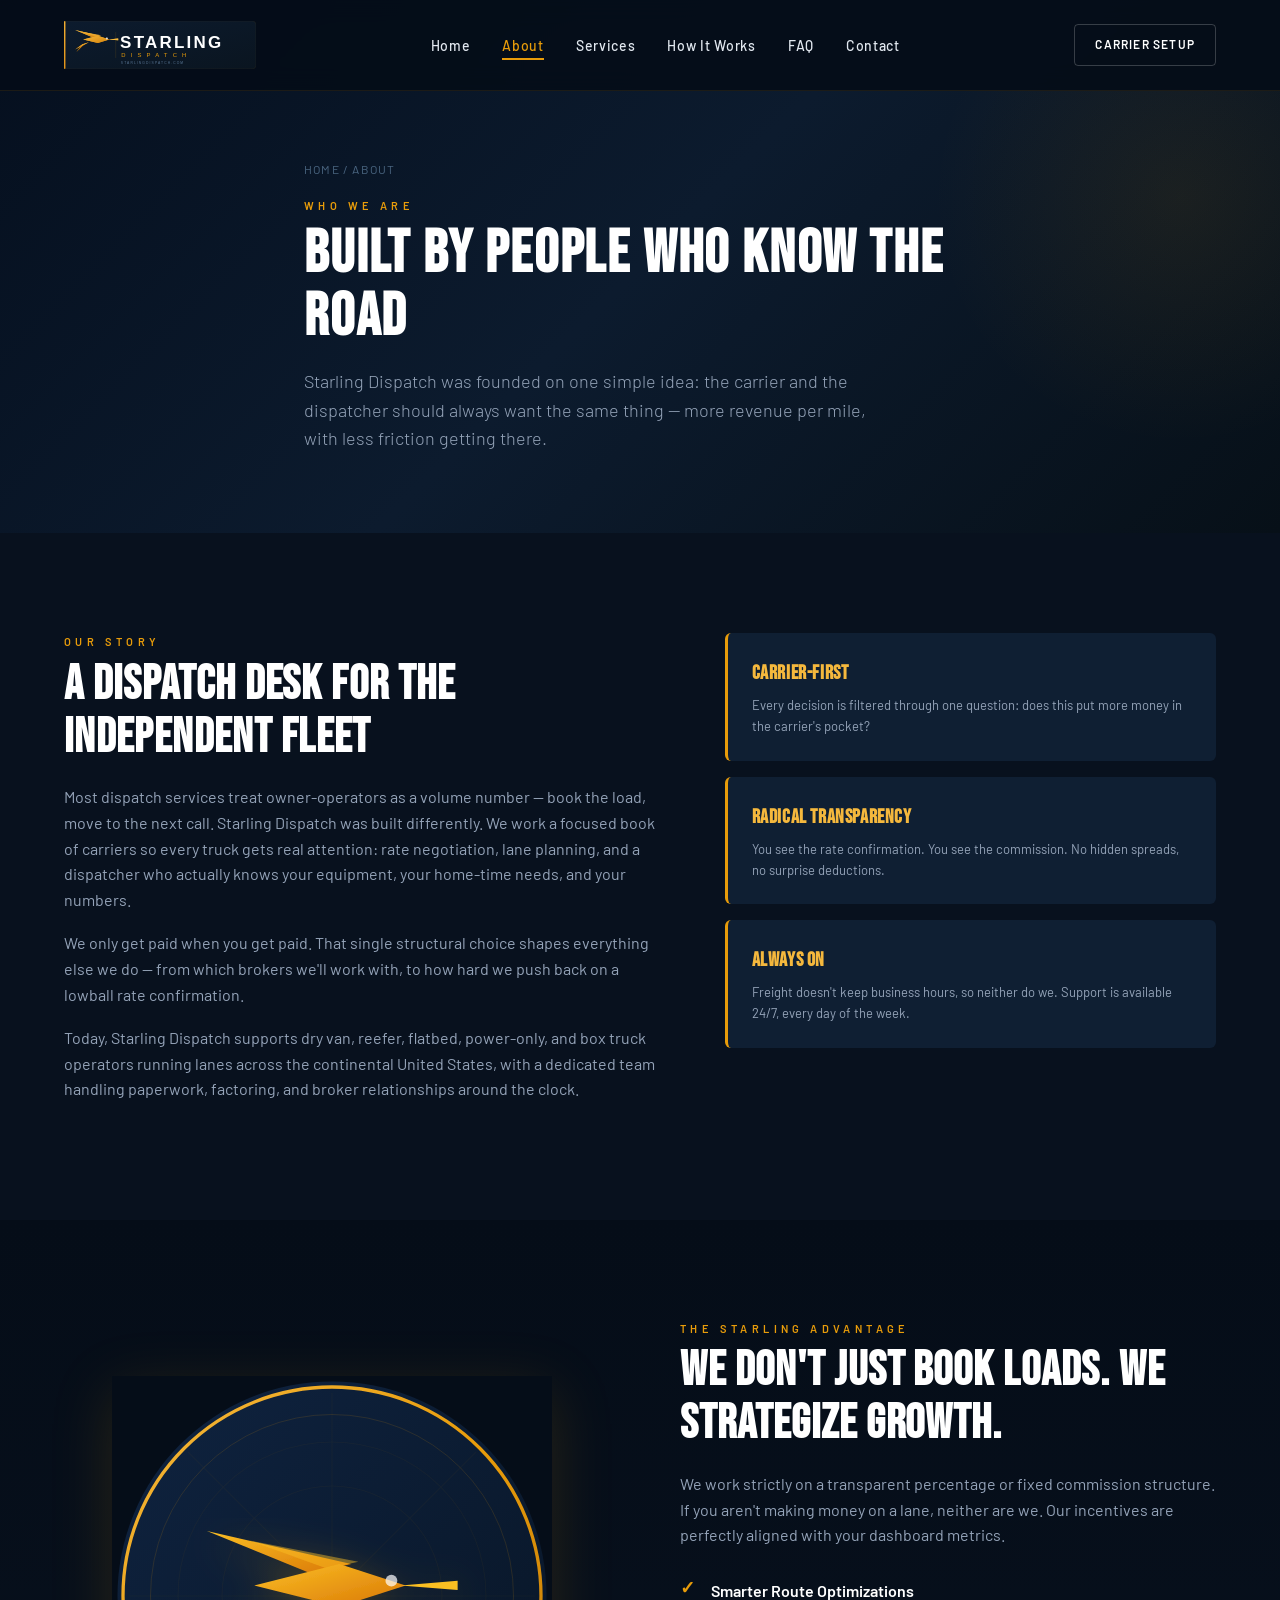
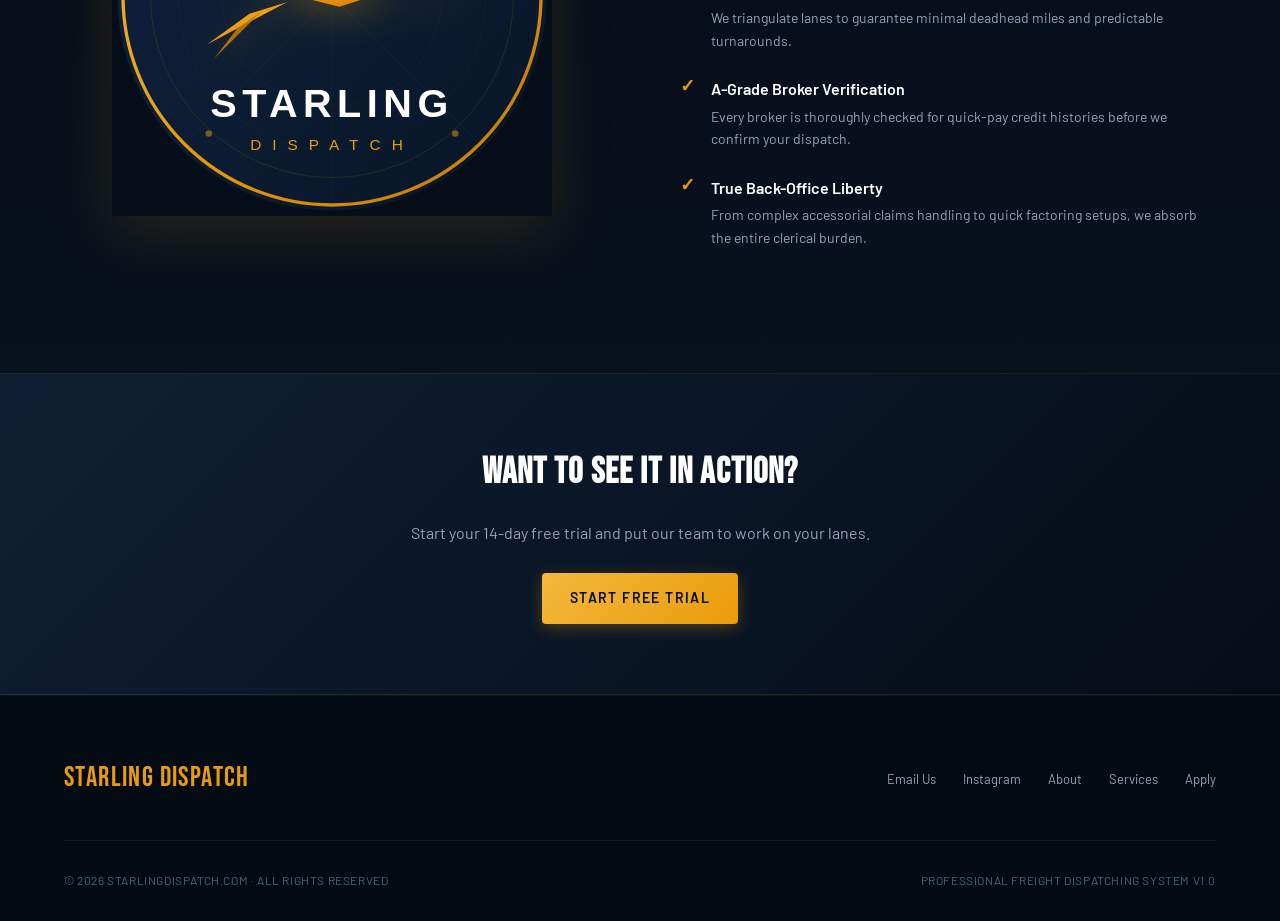
==== about.html @ 3717f72e "Add new page Add new pages, fix contact info, add Formspree form" ====
<!DOCTYPE html>
<html lang="en">
<head>
<meta charset="UTF-8" />
<meta name="viewport" content="width=device-width, initial-scale=1.0" />
<title>About Us — Starling Dispatch</title>
<meta name="description" content="Starling Dispatch is built by people who know the road. Learn how our owner-operator-first model keeps every incentive aligned with your bottom line." />
<link href="https://fonts.googleapis.com/css2?family=Bebas+Neue&family=Barlow:wght@300;400;500;600;700&display=swap" rel="stylesheet" />
<link rel="stylesheet" href="styles.css" />
</head>
<body>

<header>
<div class="container nav-wrap">
<a href="index.html" class="logo">
<img src="starling-dispatch-logo-dark.svg" alt="Starling Dispatch Logo" />
</a>
<nav>
<ul>
<li><a href="index.html">Home</a></li>
<li><a href="about.html" class="active">About</a></li>
<li><a href="services.html">Services</a></li>
<li><a href="how-it-works.html">How It Works</a></li>
<li><a href="faq.html">FAQ</a></li>
<li><a href="contact.html">Contact</a></li>
</ul>
</nav>
<div class="header-cta">
<a href="contact.html" class="btn btn-secondary" style="padding: 10px 20px; font-size: 12px;">Carrier Setup</a>
</div>
<button class="nav-toggle" aria-label="Open menu">☰</button>
</div>
</header>

<section class="page-hero">
<div class="container page-hero-content">
<div class="breadcrumb"><a href="index.html">Home</a> / About</div>
<span class="section-label">Who We Are</span>
<h1>BUILT BY PEOPLE WHO KNOW THE ROAD</h1>
<p class="lead">Starling Dispatch was founded on one simple idea: the carrier and the dispatcher should always want the same thing — more revenue per mile, with less friction getting there.</p>
</div>
</section>

<section class="story-section">
<div class="container story-grid">
<div>
<span class="section-label">Our Story</span>
<h2 class="section-title">A DISPATCH DESK FOR THE INDEPENDENT FLEET</h2>
<p>Most dispatch services treat owner-operators as a volume number — book the load, move to the next call. Starling Dispatch was built differently. We work a focused book of carriers so every truck gets real attention: rate negotiation, lane planning, and a dispatcher who actually knows your equipment, your home-time needs, and your numbers.</p>
<p>We only get paid when you get paid. That single structural choice shapes everything else we do — from which brokers we'll work with, to how hard we push back on a lowball rate confirmation.</p>
<p>Today, Starling Dispatch supports dry van, reefer, flatbed, power-only, and box truck operators running lanes across the continental United States, with a dedicated team handling paperwork, factoring, and broker relationships around the clock.</p>
</div>
<div>
<div class="value-card">
<h4>Carrier-First</h4>
<p>Every decision is filtered through one question: does this put more money in the carrier's pocket?</p>
</div>
<div class="value-card">
<h4>Radical Transparency</h4>
<p>You see the rate confirmation. You see the commission. No hidden spreads, no surprise deductions.</p>
</div>
<div class="value-card">
<h4>Always On</h4>
<p>Freight doesn't keep business hours, so neither do we. Support is available 24/7, every day of the week.</p>
</div>
</div>
</div>
</section>

<section class="advantage">
<div class="container adv-grid">
<div class="adv-image">
<img src="starling-dispatch-social-icon.svg" alt="Starling Emblem" />
</div>
<div class="adv-content">
<span class="section-label">The Starling Advantage</span>
<h2 class="section-title">WE DON'T JUST BOOK LOADS. WE STRATEGIZE GROWTH.</h2>
<p style="color: var(--gray-mid);">We work strictly on a transparent percentage or fixed commission structure. If you aren't making money on a lane, neither are we. Our incentives are perfectly aligned with your dashboard metrics.</p>
<ul class="adv-list">
<li class="adv-item">
<div class="adv-item-check">✓</div>
<div>
<h4>Smarter Route Optimizations</h4>
<p>We triangulate lanes to guarantee minimal deadhead miles and predictable turnarounds.</p>
</div>
</li>
<li class="adv-item">
<div class="adv-item-check">✓</div>
<div>
<h4>A-Grade Broker Verification</h4>
<p>Every broker is thoroughly checked for quick-pay credit histories before we confirm your dispatch.</p>
</div>
</li>
<li class="adv-item">
<div class="adv-item-check">✓</div>
<div>
<h4>True Back-Office Liberty</h4>
<p>From complex accessorial claims handling to quick factoring setups, we absorb the entire clerical burden.</p>
</div>
</li>
</ul>
</div>
</div>
</section>

<section class="cta-band">
<div class="container">
<h2>Want To See It In Action?</h2>
<p>Start your 14-day free trial and put our team to work on your lanes.</p>
<a href="contact.html" class="btn btn-primary">Start Free Trial</a>
</div>
</section>

<footer>
<div class="container">
<div class="footer-top">
<div class="footer-brand">STARLING DISPATCH</div>
<div class="footer-links">
<a href="mailto:Support@starlingdispatch.com">Email Us</a>
<a href="https://instagram.com/starling_dispatch" target="_blank">Instagram</a>
<a href="about.html">About</a>
<a href="services.html">Services</a>
<a href="contact.html">Apply</a>
</div>
</div>
<div class="footer-bottom">
<div>© 2026 STARLINGDISPATCH.COM · ALL RIGHTS RESERVED</div>
<div>PROFESSIONAL FREIGHT DISPATCHING SYSTEM V1.0</div>
</div>
</div>
</footer>

<script src="nav.js"></script>
</body>
</html>
---- styles.css ----
/* ── BRAND TOKENS & RESET ── */
:root {
  --navy: #0C1B2E;
  --navy-deep: #050D18;
  --navy-bg: #08111E;
  --navy-card: #0F1F33;
  --gold: #E89C0A;
  --gold-light: #F5B83D;
  --gold-dark: #C07808;
  --white: #FFFFFF;
  --slate: #4A6580;
  --gray-mid: #94A3B8;
  --text-on-dark: #E2E8F0;
  --font-display: 'Bebas Neue', cursive;
  --font-body: 'Barlow', sans-serif;
  --transition: all 0.3s cubic-bezier(0.4, 0, 0.2, 1);
}

* {
  box-sizing: border-box;
  margin: 0;
  padding: 0;
}

html {
  scroll-behavior: smooth;
}

body {
  font-family: var(--font-body);
  background-color: var(--navy-bg);
  color: var(--white);
  line-height: 1.6;
  overflow-x: hidden;
}

/* ── REUSABLE COMPONENTS ── */
.container {
  width: 100%;
  max-width: 1200px;
  margin: 0 auto;
  padding: 0 24px;
}

.btn {
  display: inline-block;
  padding: 14px 28px;
  font-family: var(--font-body);
  font-size: 14px;
  font-weight: 600;
  letter-spacing: 0.1em;
  text-transform: uppercase;
  text-decoration: none;
  border-radius: 4px;
  transition: var(--transition);
  cursor: pointer;
  border: none;
}

.btn-primary {
  background: linear-gradient(135deg, var(--gold-light), var(--gold));
  color: var(--navy-deep);
  border: none;
  box-shadow: 0 4px 15px rgba(232, 156, 10, 0.3);
}

.btn-primary:hover {
  background: linear-gradient(135deg, var(--gold), var(--gold-dark));
  transform: translateY(-2px);
  box-shadow: 0 6px 20px rgba(232, 156, 10, 0.4);
}

.btn-secondary {
  background: transparent;
  color: var(--white);
  border: 1px solid rgba(255, 255, 255, 0.2);
}

.btn-secondary:hover {
  border-color: var(--gold);
  color: var(--gold);
  background: rgba(232, 156, 10, 0.05);
  transform: translateY(-2px);
}

.section-label {
  font-size: 11px;
  font-weight: 600;
  letter-spacing: 0.4em;
  color: var(--gold);
  text-transform: uppercase;
  margin-bottom: 8px;
  display: block;
}

.section-title {
  font-family: var(--font-display);
  font-size: 48px;
  letter-spacing: 0.02em;
  line-height: 1.1;
  margin-bottom: 20px;
}

a:focus-visible,
button:focus-visible,
input:focus-visible,
select:focus-visible,
textarea:focus-visible,
summary:focus-visible {
  outline: 2px solid var(--gold);
  outline-offset: 3px;
}

/* ── HEADER / NAVIGATION ── */
header {
  position: fixed;
  top: 0;
  left: 0;
  width: 100%;
  z-index: 1000;
  background: rgba(5, 13, 24, 0.9);
  backdrop-filter: blur(12px);
  border-bottom: 1px solid rgba(232, 156, 10, 0.1);
}

.nav-wrap {
  display: flex;
  align-items: center;
  justify-content: space-between;
  height: 90px;
}

.logo img {
  height: 48px;
  width: auto;
  display: block;
}

nav ul {
  display: flex;
  list-style: none;
  gap: 32px;
}

nav ul a {
  color: var(--text-on-dark);
  text-decoration: none;
  font-size: 14px;
  font-weight: 500;
  letter-spacing: 0.05em;
  transition: var(--transition);
  padding-bottom: 4px;
  border-bottom: 2px solid transparent;
}

nav ul a:hover {
  color: var(--gold);
}

nav ul a.active {
  color: var(--gold);
  border-bottom-color: var(--gold);
}

.nav-toggle {
  display: none;
  background: transparent;
  border: 1px solid rgba(255,255,255,0.2);
  border-radius: 4px;
  color: var(--white);
  width: 42px;
  height: 42px;
  font-size: 18px;
  cursor: pointer;
}

/* ── PAGE HERO (sub-pages) ── */
.page-hero {
  position: relative;
  padding: 160px 0 80px;
  background: linear-gradient(135deg, #050F1E 0%, #0C1B2E 50%, #071018 100%);
  overflow: hidden;
}

.page-hero::before {
  content: '';
  position: absolute;
  width: 500px;
  height: 500px;
  background: radial-gradient(circle, rgba(232,156,10,0.08) 0%, rgba(232,156,10,0) 70%);
  top: -10%;
  right: -150px;
  pointer-events: none;
}

.page-hero-content {
  position: relative;
  z-index: 1;
  max-width: 720px;
}

.page-hero h1 {
  font-family: var(--font-display);
  font-size: 60px;
  line-height: 1.05;
  letter-spacing: 0.03em;
  color: var(--white);
  margin-bottom: 18px;
}

.page-hero p.lead {
  font-size: 18px;
  font-weight: 300;
  color: var(--gray-mid);
  max-width: 580px;
}

.breadcrumb {
  font-size: 12px;
  letter-spacing: 0.1em;
  text-transform: uppercase;
  color: var(--slate);
  margin-bottom: 18px;
}

.breadcrumb a {
  color: var(--slate);
  text-decoration: none;
}

.breadcrumb a:hover {
  color: var(--gold);
}

/* ── HERO SECTION (home) ── */
.hero {
  position: relative;
  padding: 200px 0 120px;
  background: linear-gradient(135deg, #050F1E 0%, #0C1B2E 50%, #071018 100%);
  overflow: hidden;
}

.hero::before {
  content: '';
  position: absolute;
  width: 600px;
  height: 600px;
  background: radial-gradient(circle, rgba(232,156,10,0.08) 0%, rgba(232,156,10,0) 70%);
  top: 10%;
  left: -100px;
  pointer-events: none;
}

.hero-grid {
  display: grid;
  grid-template-columns: 1.2fr 0.8fr;
  gap: 60px;
  align-items: center;
}

.hero-content h2 {
  font-family: var(--font-display);
  font-size: 72px;
  line-height: 1.05;
  letter-spacing: 0.03em;
  color: var(--white);
  margin-bottom: 24px;
}

.hero-content p {
  font-size: 18px;
  font-weight: 300;
  color: var(--gray-mid);
  max-width: 580px;
  margin-bottom: 40px;
}

.hero-actions {
  display: flex;
  gap: 16px;
}

.hero-banner-wrap {
  position: relative;
  border-radius: 12px;
  overflow: hidden;
  border: 1px solid rgba(232, 156, 10, 0.2);
  box-shadow: 0 20px 40px rgba(0,0,0,0.5);
}

.hero-banner-wrap img {
  width: 100%;
  display: block;
}

/* ── TRUST METRICS ── */
.metrics {
  background: var(--navy-deep);
  border-top: 1px solid rgba(255,255,255,0.05);
  border-bottom: 1px solid rgba(255,255,255,0.05);
  padding: 40px 0;
}

.metrics-grid {
  display: grid;
  grid-template-columns: repeat(4, 1fr);
  gap: 30px;
  text-align: center;
}

.metric-card h3 {
  font-family: var(--font-display);
  font-size: 40px;
  color: var(--gold);
  letter-spacing: 0.05em;
  line-height: 1;
}

.metric-card p {
  font-size: 12px;
  color: var(--gray-mid);
  text-transform: uppercase;
  letter-spacing: 0.15em;
  margin-top: 6px;
}

/* ── SERVICES SECTION ── */
.services {
  padding: 100px 0;
  background: var(--navy-bg);
}

.services-header {
  text-align: center;
  margin-bottom: 60px;
}

.services-grid {
  display: grid;
  grid-template-columns: repeat(3, 1fr);
  gap: 30px;
}

.service-card {
  background: var(--navy-card);
  border-top: 3px solid var(--slate);
  border-radius: 8px;
  padding: 40px 32px;
  transition: var(--transition);
}

.service-card:hover {
  border-top-color: var(--gold);
  transform: translateY(-5px);
  box-shadow: 0 10px 30px rgba(0,0,0,0.3);
}

.service-icon {
  font-size: 32px;
  margin-bottom: 20px;
  color: var(--gold-light);
}

.service-card h3 {
  font-family: var(--font-display);
  font-size: 24px;
  letter-spacing: 0.05em;
  margin-bottom: 12px;
}

.service-card p {
  font-size: 14px;
  color: var(--gray-mid);
  line-height: 1.6;
}

.service-card .service-detail {
  margin-top: 16px;
  padding-top: 16px;
  border-top: 1px solid rgba(255,255,255,0.06);
}

.service-card .service-detail li {
  font-size: 13px;
  color: var(--text-on-dark);
  margin-bottom: 8px;
  list-style: none;
  padding-left: 18px;
  position: relative;
}

.service-card .service-detail li::before {
  content: '—';
  color: var(--gold);
  position: absolute;
  left: 0;
}

/* ── THE ADVANTAGE ── */
.advantage {
  padding: 100px 0;
  background: linear-gradient(180deg, var(--navy-deep) 0%, var(--navy-bg) 100%);
}

.adv-grid {
  display: grid;
  grid-template-columns: 1fr 1fr;
  gap: 80px;
  align-items: center;
}

.adv-image img {
  width: 100%;
  max-width: 440px;
  margin: 0 auto;
  display: block;
  filter: drop-shadow(0 15px 30px rgba(232, 156, 10, 0.15));
}

.adv-list {
  list-style: none;
  margin-top: 30px;
}

.adv-item {
  display: flex;
  gap: 16px;
  margin-bottom: 24px;
}

.adv-item-check {
  color: var(--gold);
  font-weight: bold;
  font-size: 18px;
  line-height: 1;
}

.adv-item h4 {
  font-size: 16px;
  font-weight: 600;
  color: var(--white);
  margin-bottom: 4px;
}

.adv-item p {
  font-size: 14px;
  color: var(--gray-mid);
}

/* ── PIPELINE / WORKFLOW ── */
.pipeline {
  padding: 100px 0;
  background: var(--navy-card);
  position: relative;
}

.pipe-grid {
  display: grid;
  grid-template-columns: repeat(3, 1fr);
  gap: 40px;
  margin-top: 60px;
}

.pipe-step {
  position: relative;
  text-align: center;
}

.pipe-num {
  font-family: var(--font-display);
  font-size: 64px;
  color: rgba(232, 156, 10, 0.1);
  line-height: 1;
  margin-bottom: -20px;
}

.pipe-step h3 {
  font-size: 18px;
  font-weight: 600;
  color: var(--white);
  margin-bottom: 12px;
}

.pipe-step p {
  font-size: 14px;
  color: var(--gray-mid);
  padding: 0 20px;
}

/* ── EXTENDED WORKFLOW (how-it-works page) ── */
.pipe-grid.pipe-grid-6 {
  grid-template-columns: repeat(3, 1fr);
}

.pipe-detail {
  margin-top: 14px;
  font-size: 13px;
  color: var(--slate);
  padding: 0 20px;
}

/* ── FAQ ── */
.faq-section {
  padding: 100px 0;
  background: var(--navy-bg);
}

.faq-list {
  max-width: 820px;
  margin: 0 auto;
}

.faq-item {
  background: var(--navy-card);
  border: 1px solid rgba(255,255,255,0.06);
  border-radius: 8px;
  margin-bottom: 16px;
  overflow: hidden;
}

.faq-item summary {
  list-style: none;
  cursor: pointer;
  padding: 22px 28px;
  font-size: 16px;
  font-weight: 600;
  color: var(--white);
  display: flex;
  justify-content: space-between;
  align-items: center;
  gap: 16px;
  transition: var(--transition);
}

.faq-item summary::-webkit-details-marker {
  display: none;
}

.faq-item summary:hover {
  color: var(--gold-light);
}

.faq-item summary::after {
  content: '+';
  font-family: var(--font-display);
  font-size: 24px;
  color: var(--gold);
  flex-shrink: 0;
  transition: var(--transition);
}

.faq-item[open] summary::after {
  content: '–';
}

.faq-item .faq-answer {
  padding: 0 28px 24px;
  color: var(--gray-mid);
  font-size: 14px;
  line-height: 1.7;
}

.faq-cta {
  text-align: center;
  margin-top: 50px;
}

/* ── ABOUT PAGE EXTRAS ── */
.story-section {
  padding: 100px 0;
  background: var(--navy-bg);
}

.story-grid {
  display: grid;
  grid-template-columns: 1.1fr 0.9fr;
  gap: 60px;
  align-items: start;
}

.story-grid p {
  color: var(--gray-mid);
  margin-bottom: 18px;
  font-size: 16px;
}

.value-card {
  background: var(--navy-card);
  border-left: 3px solid var(--gold);
  border-radius: 6px;
  padding: 24px;
  margin-bottom: 16px;
}

.value-card h4 {
  font-family: var(--font-display);
  font-size: 20px;
  letter-spacing: 0.03em;
  margin-bottom: 6px;
  color: var(--gold-light);
}

.value-card p {
  font-size: 13px;
  color: var(--gray-mid);
  margin-bottom: 0;
}

/* ── ONBOARDING & CONTACT FORM ── */
.contact {
  padding: 100px 0;
  background: var(--navy-bg);
}

.contact-grid {
  display: grid;
  grid-template-columns: 0.9fr 1.1fr;
  gap: 60px;
  background: var(--navy-deep);
  border-radius: 16px;
  border: 1px solid rgba(232, 156, 10, 0.15);
  overflow: hidden;
}

.contact-info {
  padding: 60px;
  background: linear-gradient(135deg, rgba(12, 27, 46, 0.6) 0%, rgba(5, 13, 24, 0.9) 100%);
  display: flex;
  flex-direction: column;
  justify-content: center;
}

.contact-info p {
  color: var(--gray-mid);
  margin-bottom: 32px;
}

.contact-details {
  margin-top: 10px;
}

.cd-row {
  display: flex;
  align-items: center;
  gap: 16px;
  margin-bottom: 22px;
  font-size: 15px;
}

.cd-row span {
  color: var(--gold);
  font-size: 18px;
}

.cd-row a {
  color: var(--white);
  text-decoration: none;
  transition: var(--transition);
}

.cd-row a:hover {
  color: var(--gold-light);
}

.cd-label {
  display: block;
  font-size: 11px;
  text-transform: uppercase;
  color: var(--gold);
  letter-spacing: 0.05em;
}

.contact-form-wrap {
  padding: 60px;
}

.form-group-row {
  display: grid;
  grid-template-columns: 1fr 1fr;
  gap: 20px;
}

.form-group {
  margin-bottom: 20px;
}

.form-group label {
  display: block;
  font-size: 11px;
  font-weight: 600;
  text-transform: uppercase;
  letter-spacing: 0.1em;
  color: var(--gray-mid);
  margin-bottom: 8px;
}

.form-group input,
.form-group select,
.form-group textarea {
  width: 100%;
  padding: 14px 16px;
  background: var(--navy-card);
  border: 1px solid rgba(255, 255, 255, 0.1);
  border-radius: 4px;
  color: var(--white);
  font-family: var(--font-body);
  font-size: 14px;
  transition: var(--transition);
}

.form-group input:focus,
.form-group select:focus,
.form-group textarea:focus {
  outline: none;
  border-color: var(--gold);
  box-shadow: 0 0 8px rgba(232, 156, 10, 0.2);
}

.form-status {
  margin-top: 16px;
  font-size: 13px;
  display: none;
}

.form-status.success {
  display: block;
  color: var(--gold-light);
}

.form-status.error {
  display: block;
  color: #E8645C;
}

/* ── MINI CTA BAND ── */
.cta-band {
  padding: 70px 0;
  background: linear-gradient(135deg, var(--navy-card) 0%, var(--navy-deep) 100%);
  text-align: center;
  border-top: 1px solid rgba(232,156,10,0.1);
  border-bottom: 1px solid rgba(232,156,10,0.1);
}

.cta-band h2 {
  font-family: var(--font-display);
  font-size: 36px;
  letter-spacing: 0.03em;
  margin-bottom: 18px;
}

.cta-band p {
  color: var(--gray-mid);
  margin-bottom: 28px;
}

/* ── FOOTER ── */
footer {
  background: #040A12;
  padding: 60px 0 30px;
  border-top: 1px solid rgba(255, 255, 255, 0.05);
}

.footer-top {
  display: flex;
  justify-content: space-between;
  align-items: center;
  margin-bottom: 40px;
  flex-wrap: wrap;
  gap: 20px;
}

.footer-brand {
  font-family: var(--font-display);
  font-size: 28px;
  letter-spacing: 0.05em;
  color: var(--gold);
}

.footer-links a {
  color: var(--gray-mid);
  text-decoration: none;
  font-size: 13px;
  margin-left: 24px;
  transition: var(--transition);
}

.footer-links a:hover {
  color: var(--gold);
}

.footer-bottom {
  display: flex;
  justify-content: space-between;
  align-items: center;
  border-top: 1px solid rgba(255,255,255,0.05);
  padding-top: 30px;
  font-size: 12px;
  color: var(--slate);
  letter-spacing: 0.05em;
  flex-wrap: wrap;
  gap: 10px;
}

/* ── RESPONSIVE DESIGN ── */
@media (max-width: 992px) {
  .hero-grid, .adv-grid, .contact-grid, .story-grid {
    grid-template-columns: 1fr;
  }

  .services-grid, .pipe-grid {
    grid-template-columns: 1fr;
  }

  .metrics-grid {
    grid-template-columns: repeat(2, 1fr);
    gap: 20px;
  }

  .hero-content h2 {
    font-size: 56px;
  }

  .page-hero h1 {
    font-size: 44px;
  }

  .contact-info, .contact-form-wrap {
    padding: 40px;
  }

  nav, .header-cta {
    display: none;
  }

  .nav-toggle {
    display: block;
  }

  nav.nav-open {
    display: block;
    position: absolute;
    top: 90px;
    left: 0;
    width: 100%;
    background: var(--navy-deep);
    border-bottom: 1px solid rgba(232, 156, 10, 0.15);
  }

  nav.nav-open ul {
    flex-direction: column;
    gap: 0;
    padding: 10px 24px 20px;
  }

  nav.nav-open ul li {
    border-bottom: 1px solid rgba(255,255,255,0.05);
  }

  nav.nav-open ul a {
    display: block;
    padding: 16px 0;
  }

  .header-cta.nav-open {
    display: none;
  }
}

@media (max-width: 480px) {
  .hero-content h2 {
    font-size: 42px;
  }

  .metrics-grid {
    grid-template-columns: 1fr;
  }

  .form-group-row {
    grid-template-columns: 1fr;
  }

  .footer-top {
    flex-direction: column;
    gap: 20px;
    text-align: center;
  }

  .footer-links a {
    margin: 0 10px;
  }
}
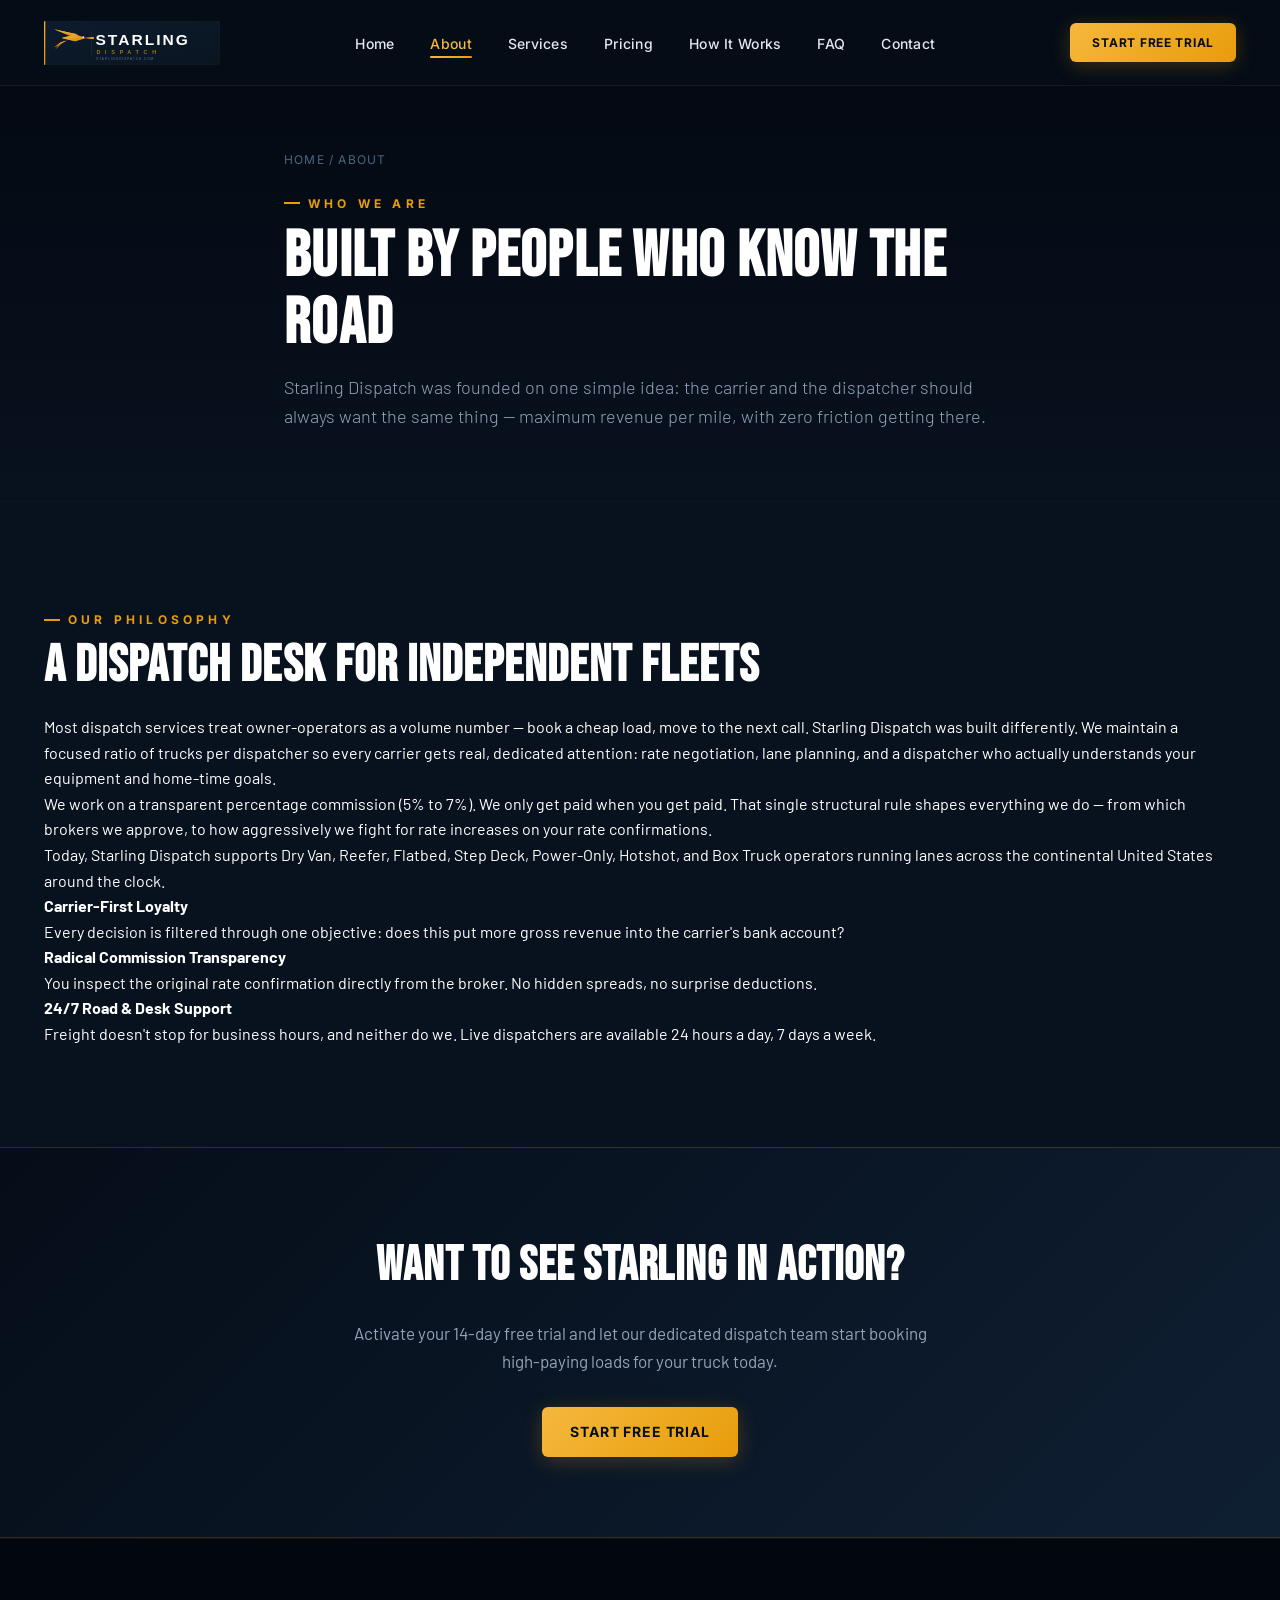
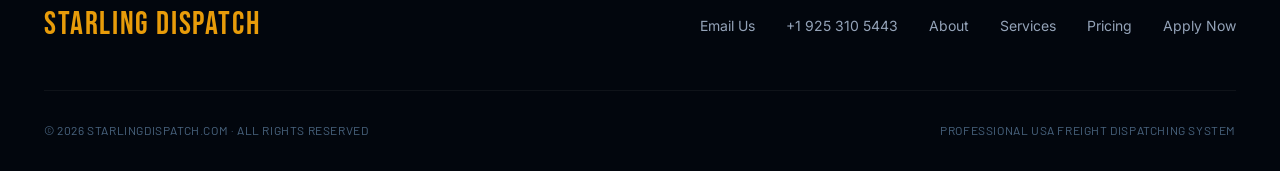
==== commit 4c6b0b75: "Add files via upload" ====
--- a/about.html
+++ b/about.html
@@ -5,7 +5,9 @@
 <meta name="viewport" content="width=device-width, initial-scale=1.0" />
 <title>About Us — Starling Dispatch</title>
 <meta name="description" content="Starling Dispatch is built by people who know the road. Learn how our owner-operator-first model keeps every incentive aligned with your bottom line." />
-<link href="https://fonts.googleapis.com/css2?family=Bebas+Neue&family=Barlow:wght@300;400;500;600;700&display=swap" rel="stylesheet" />
+<link rel="preconnect" href="https://fonts.googleapis.com" />
+<link rel="preconnect" href="https://fonts.gstatic.com" crossorigin />
+<link href="https://fonts.googleapis.com/css2?family=Barlow:wght@300;400;500;600;700&family=Bebas+Neue&family=Inter:wght@300;400;500;600;700;800&display=swap" rel="stylesheet" />
 <link rel="stylesheet" href="styles.css" />
 </head>
 <body>
@@ -20,13 +22,14 @@
 <li><a href="index.html">Home</a></li>
 <li><a href="about.html" class="active">About</a></li>
 <li><a href="services.html">Services</a></li>
+<li><a href="pricing.html">Pricing</a></li>
 <li><a href="how-it-works.html">How It Works</a></li>
 <li><a href="faq.html">FAQ</a></li>
 <li><a href="contact.html">Contact</a></li>
 </ul>
 </nav>
 <div class="header-cta">
-<a href="contact.html" class="btn btn-secondary" style="padding: 10px 20px; font-size: 12px;">Carrier Setup</a>
+<a href="contact.html" class="btn btn-primary" style="padding: 10px 22px; font-size: 12px;">Start Free Trial</a>
 </div>
 <button class="nav-toggle" aria-label="Open menu">☰</button>
 </div>
@@ -37,76 +40,40 @@
 <div class="breadcrumb"><a href="index.html">Home</a> / About</div>
 <span class="section-label">Who We Are</span>
 <h1>BUILT BY PEOPLE WHO KNOW THE ROAD</h1>
-<p class="lead">Starling Dispatch was founded on one simple idea: the carrier and the dispatcher should always want the same thing — more revenue per mile, with less friction getting there.</p>
+<p class="lead">Starling Dispatch was founded on one simple idea: the carrier and the dispatcher should always want the same thing — maximum revenue per mile, with zero friction getting there.</p>
 </div>
 </section>
 
-<section class="story-section">
+<section class="story-section" style="padding: 100px 0;">
 <div class="container story-grid">
 <div>
-<span class="section-label">Our Story</span>
-<h2 class="section-title">A DISPATCH DESK FOR THE INDEPENDENT FLEET</h2>
-<p>Most dispatch services treat owner-operators as a volume number — book the load, move to the next call. Starling Dispatch was built differently. We work a focused book of carriers so every truck gets real attention: rate negotiation, lane planning, and a dispatcher who actually knows your equipment, your home-time needs, and your numbers.</p>
-<p>We only get paid when you get paid. That single structural choice shapes everything else we do — from which brokers we'll work with, to how hard we push back on a lowball rate confirmation.</p>
-<p>Today, Starling Dispatch supports dry van, reefer, flatbed, power-only, and box truck operators running lanes across the continental United States, with a dedicated team handling paperwork, factoring, and broker relationships around the clock.</p>
+<span class="section-label">Our Philosophy</span>
+<h2 class="section-title">A DISPATCH DESK FOR INDEPENDENT FLEETS</h2>
+<p>Most dispatch services treat owner-operators as a volume number — book a cheap load, move to the next call. Starling Dispatch was built differently. We maintain a focused ratio of trucks per dispatcher so every carrier gets real, dedicated attention: rate negotiation, lane planning, and a dispatcher who actually understands your equipment and home-time goals.</p>
+<p>We work on a transparent percentage commission (5% to 7%). We only get paid when you get paid. That single structural rule shapes everything we do — from which brokers we approve, to how aggressively we fight for rate increases on your rate confirmations.</p>
+<p>Today, Starling Dispatch supports Dry Van, Reefer, Flatbed, Step Deck, Power-Only, Hotshot, and Box Truck operators running lanes across the continental United States around the clock.</p>
 </div>
 <div>
 <div class="value-card">
-<h4>Carrier-First</h4>
-<p>Every decision is filtered through one question: does this put more money in the carrier's pocket?</p>
+<h4>Carrier-First Loyalty</h4>
+<p>Every decision is filtered through one objective: does this put more gross revenue into the carrier's bank account?</p>
 </div>
 <div class="value-card">
-<h4>Radical Transparency</h4>
-<p>You see the rate confirmation. You see the commission. No hidden spreads, no surprise deductions.</p>
+<h4>Radical Commission Transparency</h4>
+<p>You inspect the original rate confirmation directly from the broker. No hidden spreads, no surprise deductions.</p>
 </div>
 <div class="value-card">
-<h4>Always On</h4>
-<p>Freight doesn't keep business hours, so neither do we. Support is available 24/7, every day of the week.</p>
+<h4>24/7 Road & Desk Support</h4>
+<p>Freight doesn't stop for business hours, and neither do we. Live dispatchers are available 24 hours a day, 7 days a week.</p>
 </div>
-</div>
-</div>
-</section>
-
-<section class="advantage">
-<div class="container adv-grid">
-<div class="adv-image">
-<img src="starling-dispatch-social-icon.svg" alt="Starling Emblem" />
-</div>
-<div class="adv-content">
-<span class="section-label">The Starling Advantage</span>
-<h2 class="section-title">WE DON'T JUST BOOK LOADS. WE STRATEGIZE GROWTH.</h2>
-<p style="color: var(--gray-mid);">We work strictly on a transparent percentage or fixed commission structure. If you aren't making money on a lane, neither are we. Our incentives are perfectly aligned with your dashboard metrics.</p>
-<ul class="adv-list">
-<li class="adv-item">
-<div class="adv-item-check">✓</div>
-<div>
-<h4>Smarter Route Optimizations</h4>
-<p>We triangulate lanes to guarantee minimal deadhead miles and predictable turnarounds.</p>
-</div>
-</li>
-<li class="adv-item">
-<div class="adv-item-check">✓</div>
-<div>
-<h4>A-Grade Broker Verification</h4>
-<p>Every broker is thoroughly checked for quick-pay credit histories before we confirm your dispatch.</p>
-</div>
-</li>
-<li class="adv-item">
-<div class="adv-item-check">✓</div>
-<div>
-<h4>True Back-Office Liberty</h4>
-<p>From complex accessorial claims handling to quick factoring setups, we absorb the entire clerical burden.</p>
-</div>
-</li>
-</ul>
 </div>
 </div>
 </section>
 
 <section class="cta-band">
 <div class="container">
-<h2>Want To See It In Action?</h2>
-<p>Start your 14-day free trial and put our team to work on your lanes.</p>
+<h2>WANT TO SEE STARLING IN ACTION?</h2>
+<p>Activate your 14-day free trial and let our dedicated dispatch team start booking high-paying loads for your truck today.</p>
 <a href="contact.html" class="btn btn-primary">Start Free Trial</a>
 </div>
 </section>
@@ -117,15 +84,16 @@
 <div class="footer-brand">STARLING DISPATCH</div>
 <div class="footer-links">
 <a href="mailto:Support@starlingdispatch.com">Email Us</a>
-<a href="https://instagram.com/starling_dispatch" target="_blank">Instagram</a>
+<a href="tel:+19253105443">+1 925 310 5443</a>
 <a href="about.html">About</a>
 <a href="services.html">Services</a>
-<a href="contact.html">Apply</a>
+<a href="pricing.html">Pricing</a>
+<a href="contact.html">Apply Now</a>
 </div>
 </div>
 <div class="footer-bottom">
 <div>© 2026 STARLINGDISPATCH.COM · ALL RIGHTS RESERVED</div>
-<div>PROFESSIONAL FREIGHT DISPATCHING SYSTEM V1.0</div>
+<div>PROFESSIONAL USA FREIGHT DISPATCHING SYSTEM</div>
 </div>
 </div>
 </footer>
--- a/styles.css
+++ b/styles.css
@@ -1,19 +1,29 @@
-/* ── BRAND TOKENS & RESET ── */
+/* ── STARLING DISPATCH DESIGN SYSTEM & STYLES ── */
 :root {
-  --navy: #0C1B2E;
   --navy-deep: #050D18;
   --navy-bg: #08111E;
   --navy-card: #0F1F33;
+  --navy-hover: #152942;
   --gold: #E89C0A;
   --gold-light: #F5B83D;
   --gold-dark: #C07808;
+  --gold-glow: rgba(232, 156, 10, 0.25);
+  --emerald: #10B981;
+  --emerald-glow: rgba(16, 185, 129, 0.2);
   --white: #FFFFFF;
   --slate: #4A6580;
+  --gray-light: #CBD5E1;
   --gray-mid: #94A3B8;
   --text-on-dark: #E2E8F0;
-  --font-display: 'Bebas Neue', cursive;
-  --font-body: 'Barlow', sans-serif;
+  --font-display: 'Bebas Neue', 'Impact', 'Arial Black', sans-serif;
+  --font-heading: 'Inter', system-ui, -apple-system, BlinkMacSystemFont, 'Segoe UI', Roboto, sans-serif;
+  --font-body: 'Barlow', 'Segoe UI', Roboto, Helvetica, Arial, sans-serif;
   --transition: all 0.3s cubic-bezier(0.4, 0, 0.2, 1);
+  --radius-sm: 6px;
+  --radius-md: 12px;
+  --radius-lg: 20px;
+  --border-glass: 1px solid rgba(255, 255, 255, 0.08);
+  --border-gold: 1px solid rgba(232, 156, 10, 0.3);
 }
 
 * {
@@ -34,24 +44,27 @@
   overflow-x: hidden;
 }
 
-/* ── REUSABLE COMPONENTS ── */
+/* ── REUSABLE UTILITIES & LAYOUT ── */
 .container {
   width: 100%;
-  max-width: 1200px;
+  max-width: 1240px;
   margin: 0 auto;
   padding: 0 24px;
 }
 
 .btn {
-  display: inline-block;
+  display: inline-flex;
+  align-items: center;
+  justify-content: center;
+  gap: 8px;
   padding: 14px 28px;
-  font-family: var(--font-body);
+  font-family: var(--font-heading);
   font-size: 14px;
-  font-weight: 600;
-  letter-spacing: 0.1em;
+  font-weight: 700;
+  letter-spacing: 0.06em;
   text-transform: uppercase;
   text-decoration: none;
-  border-radius: 4px;
+  border-radius: var(--radius-sm);
   transition: var(--transition);
   cursor: pointer;
   border: none;
@@ -60,78 +73,118 @@
 .btn-primary {
   background: linear-gradient(135deg, var(--gold-light), var(--gold));
   color: var(--navy-deep);
-  border: none;
-  box-shadow: 0 4px 15px rgba(232, 156, 10, 0.3);
+  box-shadow: 0 4px 20px var(--gold-glow);
 }
 
 .btn-primary:hover {
   background: linear-gradient(135deg, var(--gold), var(--gold-dark));
   transform: translateY(-2px);
-  box-shadow: 0 6px 20px rgba(232, 156, 10, 0.4);
+  box-shadow: 0 8px 25px rgba(232, 156, 10, 0.45);
 }
 
 .btn-secondary {
-  background: transparent;
+  background: rgba(15, 31, 51, 0.6);
   color: var(--white);
-  border: 1px solid rgba(255, 255, 255, 0.2);
+  border: var(--border-glass);
+  backdrop-filter: blur(8px);
 }
 
 .btn-secondary:hover {
   border-color: var(--gold);
-  color: var(--gold);
-  background: rgba(232, 156, 10, 0.05);
+  color: var(--gold-light);
+  background: rgba(232, 156, 10, 0.1);
   transform: translateY(-2px);
 }
 
 .section-label {
-  font-size: 11px;
-  font-weight: 600;
-  letter-spacing: 0.4em;
+  font-family: var(--font-heading);
+  font-size: 12px;
+  font-weight: 700;
+  letter-spacing: 0.35em;
   color: var(--gold);
   text-transform: uppercase;
-  margin-bottom: 8px;
-  display: block;
+  margin-bottom: 10px;
+  display: inline-flex;
+  align-items: center;
+  gap: 8px;
+}
+
+.section-label::before {
+  content: '';
+  display: inline-block;
+  width: 16px;
+  height: 2px;
+  background: var(--gold);
 }
 
 .section-title {
   font-family: var(--font-display);
-  font-size: 48px;
+  font-size: 52px;
   letter-spacing: 0.02em;
-  line-height: 1.1;
+  line-height: 1.05;
   margin-bottom: 20px;
 }
 
-a:focus-visible,
-button:focus-visible,
-input:focus-visible,
-select:focus-visible,
-textarea:focus-visible,
-summary:focus-visible {
-  outline: 2px solid var(--gold);
-  outline-offset: 3px;
-}
-
-/* ── HEADER / NAVIGATION ── */
+.badge {
+  display: inline-block;
+  padding: 4px 12px;
+  font-family: var(--font-heading);
+  font-size: 11px;
+  font-weight: 700;
+  text-transform: uppercase;
+  letter-spacing: 0.1em;
+  border-radius: 50px;
+  background: rgba(232, 156, 10, 0.15);
+  color: var(--gold-light);
+  border: 1px solid rgba(232, 156, 10, 0.3);
+}
+
+.badge-emerald {
+  background: rgba(16, 185, 129, 0.15);
+  color: var(--emerald);
+  border-color: rgba(16, 185, 129, 0.3);
+}
+
+.badge-dat {
+  background: rgba(59, 130, 246, 0.15);
+  color: #60A5FA;
+  border: 1px solid rgba(59, 130, 246, 0.3);
+  font-size: 10px;
+  padding: 2px 8px;
+  border-radius: 4px;
+}
+
+.badge-truckstop {
+  background: rgba(245, 158, 11, 0.15);
+  color: #FBBF24;
+  border: 1px solid rgba(245, 158, 11, 0.3);
+  font-size: 10px;
+  padding: 2px 8px;
+  border-radius: 4px;
+}
+
+/* ── HEADER & NAV ── */
 header {
   position: fixed;
   top: 0;
   left: 0;
   width: 100%;
   z-index: 1000;
-  background: rgba(5, 13, 24, 0.9);
-  backdrop-filter: blur(12px);
-  border-bottom: 1px solid rgba(232, 156, 10, 0.1);
+  background: rgba(5, 13, 24, 0.85);
+  backdrop-filter: blur(16px);
+  -webkit-backdrop-filter: blur(16px);
+  border-bottom: 1px solid rgba(255, 255, 255, 0.06);
 }
 
 .nav-wrap {
   display: flex;
   align-items: center;
   justify-content: space-between;
-  height: 90px;
+  height: 85px;
 }
 
 .logo img {
-  height: 48px;
+  height: 44px;
   width: auto;
   display: block;
 }
@@ -139,166 +192,301 @@
 nav ul {
   display: flex;
   list-style: none;
-  gap: 32px;
+  gap: 36px;
 }
 
 nav ul a {
   color: var(--text-on-dark);
   text-decoration: none;
+  font-family: var(--font-heading);
   font-size: 14px;
   font-weight: 500;
-  letter-spacing: 0.05em;
-  transition: var(--transition);
-  padding-bottom: 4px;
-  border-bottom: 2px solid transparent;
-}
-
-nav ul a:hover {
-  color: var(--gold);
-}
-
-nav ul a.active {
-  color: var(--gold);
-  border-bottom-color: var(--gold);
+  letter-spacing: 0.02em;
+  transition: var(--transition);
+  padding: 6px 0;
+  position: relative;
+}
+
+nav ul a:hover, nav ul a.active {
+  color: var(--gold-light);
+}
+
+nav ul a.active::after {
+  content: '';
+  position: absolute;
+  bottom: 0;
+  left: 0;
+  width: 100%;
+  height: 2px;
+  background: linear-gradient(90deg, var(--gold-light), var(--gold));
+  border-radius: 2px;
 }
 
 .nav-toggle {
   display: none;
   background: transparent;
-  border: 1px solid rgba(255,255,255,0.2);
-  border-radius: 4px;
+  border: var(--border-glass);
+  border-radius: var(--radius-sm);
   color: var(--white);
   width: 42px;
   height: 42px;
-  font-size: 18px;
+  font-size: 20px;
   cursor: pointer;
 }
 
-/* ── PAGE HERO (sub-pages) ── */
-.page-hero {
+/* ── LIVE FREIGHT MARKET TICKER ── */
+.ticker-wrap {
+  width: 100%;
+  background: #030810;
+  border-bottom: 1px solid rgba(232, 156, 10, 0.2);
+  overflow: hidden;
   position: relative;
-  padding: 160px 0 80px;
-  background: linear-gradient(135deg, #050F1E 0%, #0C1B2E 50%, #071018 100%);
+  z-index: 999;
+  margin-top: 85px;
+  padding: 10px 0;
+}
+
+.ticker-header-bar {
+  display: flex;
+  justify-content: space-between;
+  align-items: center;
+  padding: 0 24px 6px;
+  border-bottom: 1px solid rgba(255, 255, 255, 0.05);
+  font-size: 11px;
+  color: var(--gray-mid);
+  font-family: var(--font-heading);
+  letter-spacing: 0.05em;
+  text-transform: uppercase;
+}
+
+.ticker-content {
+  display: flex;
+  gap: 40px;
+  white-space: nowrap;
+  animation: ticker 38s linear infinite;
+  padding-top: 6px;
+}
+
+.ticker-content:hover {
+  animation-play-state: paused;
+}
+
+@keyframes ticker {
+  0% { transform: translateX(0); }
+  100% { transform: translateX(-50%); }
+}
+
+.ticker-item {
+  display: inline-flex;
+  align-items: center;
+  gap: 10px;
+  font-size: 13px;
+  font-family: var(--font-heading);
+}
+
+.ticker-lane {
+  font-weight: 700;
+  color: var(--white);
+}
+
+.ticker-rate {
+  color: var(--emerald);
+  font-weight: 800;
+  background: rgba(16, 185, 129, 0.12);
+  padding: 2px 8px;
+  border-radius: 4px;
+}
+
+.ticker-equip {
+  color: var(--gray-mid);
+  font-size: 12px;
+}
+
+/* ── HERO SECTION ── */
+.hero {
+  position: relative;
+  padding: 100px 0 120px;
+  background: radial-gradient(circle at 20% 20%, rgba(232, 156, 10, 0.12) 0%, transparent 50%),
+              radial-gradient(circle at 80% 80%, rgba(15, 31, 51, 0.8) 0%, transparent 60%),
+              linear-gradient(180deg, var(--navy-deep) 0%, var(--navy-bg) 100%);
   overflow: hidden;
 }
 
-.page-hero::before {
-  content: '';
-  position: absolute;
-  width: 500px;
-  height: 500px;
-  background: radial-gradient(circle, rgba(232,156,10,0.08) 0%, rgba(232,156,10,0) 70%);
-  top: -10%;
-  right: -150px;
-  pointer-events: none;
-}
-
-.page-hero-content {
-  position: relative;
-  z-index: 1;
-  max-width: 720px;
-}
-
-.page-hero h1 {
-  font-family: var(--font-display);
-  font-size: 60px;
-  line-height: 1.05;
-  letter-spacing: 0.03em;
+.hero-grid {
+  display: grid;
+  grid-template-columns: 1.15fr 0.85fr;
+  gap: 50px;
+  align-items: center;
+}
+
+.hero-content h1 {
+  font-family: var(--font-display);
+  font-size: 76px;
+  line-height: 1.02;
+  letter-spacing: 0.02em;
   color: var(--white);
-  margin-bottom: 18px;
-}
-
-.page-hero p.lead {
+  margin-bottom: 24px;
+}
+
+.hero-content h1 span {
+  background: linear-gradient(135deg, var(--gold-light), var(--gold));
+  -webkit-background-clip: text;
+  -webkit-text-fill-color: transparent;
+}
+
+.hero-content p.lead {
   font-size: 18px;
   font-weight: 300;
-  color: var(--gray-mid);
+  color: var(--gray-light);
   max-width: 580px;
-}
-
-.breadcrumb {
+  margin-bottom: 36px;
+  line-height: 1.7;
+}
+
+.hero-actions {
+  display: flex;
+  gap: 16px;
+  align-items: center;
+  flex-wrap: wrap;
+}
+
+.hero-guarantee {
+  display: flex;
+  align-items: center;
+  gap: 16px;
+  margin-top: 30px;
+  padding-top: 24px;
+  border-top: 1px solid rgba(255, 255, 255, 0.08);
+  font-size: 13px;
+  color: var(--gray-mid);
+}
+
+.hero-guarantee-item {
+  display: flex;
+  align-items: center;
+  gap: 6px;
+}
+
+.hero-guarantee-item svg {
+  color: var(--gold);
+}
+
+/* ── HERO CALCULATOR WIDGET ── */
+.calc-card {
+  background: var(--navy-card);
+  border: var(--border-gold);
+  border-radius: var(--radius-lg);
+  padding: 32px;
+  box-shadow: 0 25px 50px -12px rgba(0, 0, 0, 0.5), 0 0 30px rgba(232, 156, 10, 0.1);
+  position: relative;
+  backdrop-filter: blur(12px);
+}
+
+.calc-card-header {
+  display: flex;
+  justify-content: space-between;
+  align-items: center;
+  margin-bottom: 24px;
+  padding-bottom: 16px;
+  border-bottom: 1px solid rgba(255, 255, 255, 0.08);
+}
+
+.calc-card-header h3 {
+  font-family: var(--font-display);
+  font-size: 26px;
+  letter-spacing: 0.03em;
+}
+
+.calc-source-toggle {
+  display: flex;
+  gap: 8px;
+  margin-bottom: 16px;
+}
+
+.calc-source-btn {
+  padding: 6px 12px;
+  font-family: var(--font-heading);
+  font-size: 11px;
+  font-weight: 700;
+  border-radius: 4px;
+  border: 1px solid rgba(255, 255, 255, 0.15);
+  background: #081220;
+  color: var(--gray-mid);
+  cursor: pointer;
+  transition: var(--transition);
+}
+
+.calc-source-btn.active {
+  background: rgba(232, 156, 10, 0.15);
+  border-color: var(--gold);
+  color: var(--gold-light);
+}
+
+.calc-field {
+  margin-bottom: 20px;
+}
+
+.calc-field label {
+  display: flex;
+  justify-content: space-between;
+  font-family: var(--font-heading);
   font-size: 12px;
+  font-weight: 600;
+  color: var(--gray-light);
+  margin-bottom: 8px;
+  text-transform: uppercase;
+  letter-spacing: 0.05em;
+}
+
+.calc-field select {
+  width: 100%;
+  padding: 12px 16px;
+  background: #081220;
+  border: 1px solid rgba(255, 255, 255, 0.15);
+  border-radius: var(--radius-sm);
+  color: var(--white);
+  font-family: var(--font-body);
+  font-size: 15px;
+  outline: none;
+}
+
+.calc-range {
+  width: 100%;
+  accent-color: var(--gold);
+  cursor: pointer;
+  margin-top: 6px;
+}
+
+.calc-output-box {
+  background: linear-gradient(135deg, rgba(5, 13, 24, 0.9), rgba(15, 31, 51, 0.9));
+  border: 1px solid rgba(16, 185, 129, 0.3);
+  border-radius: var(--radius-md);
+  padding: 20px;
+  text-align: center;
+  margin-top: 24px;
+}
+
+.calc-output-val {
+  font-family: var(--font-display);
+  font-size: 48px;
+  color: var(--emerald);
+  line-height: 1;
+  margin: 6px 0;
+}
+
+.calc-output-sub {
+  font-size: 12px;
+  color: var(--gray-mid);
+  text-transform: uppercase;
   letter-spacing: 0.1em;
-  text-transform: uppercase;
-  color: var(--slate);
-  margin-bottom: 18px;
-}
-
-.breadcrumb a {
-  color: var(--slate);
-  text-decoration: none;
-}
-
-.breadcrumb a:hover {
-  color: var(--gold);
-}
-
-/* ── HERO SECTION (home) ── */
-.hero {
-  position: relative;
-  padding: 200px 0 120px;
-  background: linear-gradient(135deg, #050F1E 0%, #0C1B2E 50%, #071018 100%);
-  overflow: hidden;
-}
-
-.hero::before {
-  content: '';
-  position: absolute;
-  width: 600px;
-  height: 600px;
-  background: radial-gradient(circle, rgba(232,156,10,0.08) 0%, rgba(232,156,10,0) 70%);
-  top: 10%;
-  left: -100px;
-  pointer-events: none;
-}
-
-.hero-grid {
-  display: grid;
-  grid-template-columns: 1.2fr 0.8fr;
-  gap: 60px;
-  align-items: center;
-}
-
-.hero-content h2 {
-  font-family: var(--font-display);
-  font-size: 72px;
-  line-height: 1.05;
-  letter-spacing: 0.03em;
-  color: var(--white);
-  margin-bottom: 24px;
-}
-
-.hero-content p {
-  font-size: 18px;
-  font-weight: 300;
-  color: var(--gray-mid);
-  max-width: 580px;
-  margin-bottom: 40px;
-}
-
-.hero-actions {
-  display: flex;
-  gap: 16px;
-}
-
-.hero-banner-wrap {
-  position: relative;
-  border-radius: 12px;
-  overflow: hidden;
-  border: 1px solid rgba(232, 156, 10, 0.2);
-  box-shadow: 0 20px 40px rgba(0,0,0,0.5);
-}
-
-.hero-banner-wrap img {
-  width: 100%;
-  display: block;
 }
 
 /* ── TRUST METRICS ── */
 .metrics {
-  background: var(--navy-deep);
-  border-top: 1px solid rgba(255,255,255,0.05);
-  border-bottom: 1px solid rgba(255,255,255,0.05);
-  padding: 40px 0;
+  background: #030914;
+  border-top: 1px solid rgba(255, 255, 255, 0.05);
+  border-bottom: 1px solid rgba(255, 255, 255, 0.05);
+  padding: 48px 0;
 }
 
 .metrics-grid {
@@ -308,175 +496,308 @@
   text-align: center;
 }
 
+.metric-card {
+  padding: 16px;
+  border-right: 1px solid rgba(255, 255, 255, 0.06);
+}
+
+.metric-card:last-child {
+  border-right: none;
+}
+
 .metric-card h3 {
   font-family: var(--font-display);
-  font-size: 40px;
-  color: var(--gold);
-  letter-spacing: 0.05em;
+  font-size: 44px;
+  color: var(--gold-light);
+  letter-spacing: 0.03em;
   line-height: 1;
 }
 
 .metric-card p {
+  font-family: var(--font-heading);
   font-size: 12px;
+  font-weight: 600;
   color: var(--gray-mid);
   text-transform: uppercase;
   letter-spacing: 0.15em;
-  margin-top: 6px;
+  margin-top: 8px;
+}
+
+/* ── EQUIPMENT FLEET SHOWCASE ── */
+.fleet-section {
+  padding: 100px 0;
+  background: var(--navy-bg);
+}
+
+.fleet-grid {
+  display: grid;
+  grid-template-columns: repeat(3, 1fr);
+  gap: 28px;
+  margin-top: 48px;
+}
+
+.fleet-card {
+  background: var(--navy-card);
+  border: var(--border-glass);
+  border-radius: var(--radius-md);
+  padding: 32px;
+  transition: var(--transition);
+  position: relative;
+  overflow: hidden;
+}
+
+.fleet-card:hover {
+  transform: translateY(-6px);
+  border-color: rgba(232, 156, 10, 0.4);
+  box-shadow: 0 15px 35px rgba(0, 0, 0, 0.4), 0 0 20px rgba(232, 156, 10, 0.1);
+}
+
+.fleet-icon-wrap {
+  width: 56px;
+  height: 56px;
+  border-radius: var(--radius-sm);
+  background: rgba(232, 156, 10, 0.1);
+  border: 1px solid rgba(232, 156, 10, 0.2);
+  display: flex;
+  align-items: center;
+  justify-content: center;
+  margin-bottom: 20px;
+  color: var(--gold-light);
+}
+
+.fleet-card h3 {
+  font-family: var(--font-display);
+  font-size: 26px;
+  letter-spacing: 0.03em;
+  margin-bottom: 8px;
+}
+
+.fleet-rpm-badge {
+  display: inline-flex;
+  align-items: center;
+  gap: 6px;
+  font-family: var(--font-heading);
+  font-size: 13px;
+  font-weight: 700;
+  color: var(--emerald);
+  margin-bottom: 16px;
+}
+
+.fleet-card p {
+  font-size: 14px;
+  color: var(--gray-mid);
+  line-height: 1.6;
+  margin-bottom: 20px;
+}
+
+.fleet-meta {
+  border-top: 1px solid rgba(255, 255, 255, 0.08);
+  padding-top: 16px;
+  display: flex;
+  justify-content: space-between;
+  font-size: 13px;
+  color: var(--gray-light);
 }
 
 /* ── SERVICES SECTION ── */
 .services {
   padding: 100px 0;
-  background: var(--navy-bg);
+  background: linear-gradient(180deg, var(--navy-bg) 0%, var(--navy-deep) 100%);
 }
 
 .services-header {
   text-align: center;
-  margin-bottom: 60px;
+  max-width: 720px;
+  margin: 0 auto 60px;
 }
 
 .services-grid {
   display: grid;
   grid-template-columns: repeat(3, 1fr);
-  gap: 30px;
+  gap: 28px;
 }
 
 .service-card {
   background: var(--navy-card);
+  border: var(--border-glass);
   border-top: 3px solid var(--slate);
-  border-radius: 8px;
-  padding: 40px 32px;
+  border-radius: var(--radius-md);
+  padding: 36px 28px;
   transition: var(--transition);
 }
 
 .service-card:hover {
   border-top-color: var(--gold);
   transform: translateY(-5px);
-  box-shadow: 0 10px 30px rgba(0,0,0,0.3);
-}
-
-.service-icon {
-  font-size: 32px;
+  box-shadow: 0 15px 35px rgba(0, 0, 0, 0.4);
+}
+
+.service-icon-svg {
+  width: 44px;
+  height: 44px;
+  color: var(--gold-light);
   margin-bottom: 20px;
-  color: var(--gold-light);
 }
 
 .service-card h3 {
   font-family: var(--font-display);
-  font-size: 24px;
-  letter-spacing: 0.05em;
+  font-size: 26px;
+  letter-spacing: 0.03em;
   margin-bottom: 12px;
 }
 
 .service-card p {
   font-size: 14px;
   color: var(--gray-mid);
-  line-height: 1.6;
-}
-
-.service-card .service-detail {
-  margin-top: 16px;
-  padding-top: 16px;
-  border-top: 1px solid rgba(255,255,255,0.06);
-}
-
-.service-card .service-detail li {
+  line-height: 1.65;
+}
+
+.service-detail {
+  margin-top: 20px;
+  padding-top: 20px;
+  border-top: 1px solid rgba(255, 255, 255, 0.06);
+  list-style: none;
+}
+
+.service-detail li {
   font-size: 13px;
   color: var(--text-on-dark);
-  margin-bottom: 8px;
-  list-style: none;
-  padding-left: 18px;
+  margin-bottom: 10px;
+  padding-left: 20px;
   position: relative;
 }
 
-.service-card .service-detail li::before {
-  content: '—';
+.service-detail li::before {
+  content: '✓';
   color: var(--gold);
+  font-weight: 700;
   position: absolute;
   left: 0;
 }
 
-/* ── THE ADVANTAGE ── */
-.advantage {
+/* ── PRICING & COMMISSION COMPARISON ── */
+.pricing-section {
   padding: 100px 0;
-  background: linear-gradient(180deg, var(--navy-deep) 0%, var(--navy-bg) 100%);
-}
-
-.adv-grid {
+  background: var(--navy-deep);
+}
+
+.pricing-grid {
   display: grid;
-  grid-template-columns: 1fr 1fr;
-  gap: 80px;
-  align-items: center;
-}
-
-.adv-image img {
-  width: 100%;
-  max-width: 440px;
-  margin: 0 auto;
-  display: block;
-  filter: drop-shadow(0 15px 30px rgba(232, 156, 10, 0.15));
-}
-
-.adv-list {
+  grid-template-columns: repeat(3, 1fr);
+  gap: 30px;
+  margin-top: 50px;
+}
+
+.pricing-card {
+  background: var(--navy-card);
+  border: var(--border-glass);
+  border-radius: var(--radius-md);
+  padding: 40px 32px;
+  position: relative;
+  transition: var(--transition);
+}
+
+.pricing-card.popular {
+  border: 2px solid var(--gold);
+  box-shadow: 0 0 30px rgba(232, 156, 10, 0.2);
+  transform: scale(1.03);
+}
+
+.pricing-popular-tag {
+  position: absolute;
+  top: -14px;
+  right: 24px;
+  background: linear-gradient(135deg, var(--gold-light), var(--gold));
+  color: var(--navy-deep);
+  font-family: var(--font-heading);
+  font-size: 11px;
+  font-weight: 800;
+  text-transform: uppercase;
+  padding: 4px 14px;
+  border-radius: 50px;
+}
+
+.pricing-card h3 {
+  font-family: var(--font-display);
+  font-size: 30px;
+  letter-spacing: 0.03em;
+  margin-bottom: 8px;
+}
+
+.pricing-rate {
+  font-family: var(--font-display);
+  font-size: 56px;
+  color: var(--gold-light);
+  line-height: 1;
+  margin: 16px 0;
+}
+
+.pricing-rate span {
+  font-family: var(--font-heading);
+  font-size: 16px;
+  color: var(--gray-mid);
+  font-weight: 400;
+}
+
+.pricing-features {
   list-style: none;
-  margin-top: 30px;
-}
-
-.adv-item {
-  display: flex;
-  gap: 16px;
-  margin-bottom: 24px;
-}
-
-.adv-item-check {
-  color: var(--gold);
-  font-weight: bold;
-  font-size: 18px;
-  line-height: 1;
-}
-
-.adv-item h4 {
-  font-size: 16px;
-  font-weight: 600;
-  color: var(--white);
-  margin-bottom: 4px;
-}
-
-.adv-item p {
+  margin: 28px 0;
+}
+
+.pricing-features li {
   font-size: 14px;
-  color: var(--gray-mid);
+  color: var(--gray-light);
+  margin-bottom: 14px;
+  display: flex;
+  align-items: center;
+  gap: 10px;
+}
+
+.pricing-features li svg {
+  color: var(--emerald);
+  flex-shrink: 0;
 }
 
 /* ── PIPELINE / WORKFLOW ── */
 .pipeline {
   padding: 100px 0;
-  background: var(--navy-card);
-  position: relative;
+  background: var(--navy-bg);
 }
 
 .pipe-grid {
   display: grid;
   grid-template-columns: repeat(3, 1fr);
-  gap: 40px;
-  margin-top: 60px;
+  gap: 32px;
+  margin-top: 50px;
 }
 
 .pipe-step {
+  background: var(--navy-card);
+  border: var(--border-glass);
+  border-radius: var(--radius-md);
+  padding: 36px 28px;
   position: relative;
-  text-align: center;
+  transition: var(--transition);
+}
+
+.pipe-step:hover {
+  border-color: rgba(232, 156, 10, 0.3);
+  transform: translateY(-4px);
 }
 
 .pipe-num {
   font-family: var(--font-display);
-  font-size: 64px;
-  color: rgba(232, 156, 10, 0.1);
+  font-size: 56px;
+  color: var(--gold);
+  opacity: 0.25;
   line-height: 1;
-  margin-bottom: -20px;
+  margin-bottom: 12px;
 }
 
 .pipe-step h3 {
-  font-size: 18px;
-  font-weight: 600;
+  font-family: var(--font-heading);
+  font-size: 20px;
+  font-weight: 700;
   color: var(--white);
   margin-bottom: 12px;
 }
@@ -484,19 +805,73 @@
 .pipe-step p {
   font-size: 14px;
   color: var(--gray-mid);
-  padding: 0 20px;
-}
-
-/* ── EXTENDED WORKFLOW (how-it-works page) ── */
-.pipe-grid.pipe-grid-6 {
+  line-height: 1.6;
+}
+
+/* ── CARRIER REVIEWS / TESTIMONIALS ── */
+.reviews-section {
+  padding: 100px 0;
+  background: #040A12;
+}
+
+.reviews-grid {
+  display: grid;
   grid-template-columns: repeat(3, 1fr);
-}
-
-.pipe-detail {
-  margin-top: 14px;
-  font-size: 13px;
-  color: var(--slate);
-  padding: 0 20px;
+  gap: 28px;
+  margin-top: 48px;
+}
+
+.review-card {
+  background: var(--navy-card);
+  border: var(--border-glass);
+  border-radius: var(--radius-md);
+  padding: 32px;
+  position: relative;
+}
+
+.review-stars {
+  color: var(--gold-light);
+  font-size: 16px;
+  margin-bottom: 16px;
+}
+
+.review-card p {
+  font-size: 14.5px;
+  color: var(--text-on-dark);
+  line-height: 1.7;
+  font-style: italic;
+  margin-bottom: 24px;
+}
+
+.review-author {
+  display: flex;
+  align-items: center;
+  gap: 14px;
+  border-top: 1px solid rgba(255, 255, 255, 0.08);
+  padding-top: 16px;
+}
+
+.review-avatar {
+  width: 44px;
+  height: 44px;
+  border-radius: 50%;
+  background: linear-gradient(135deg, var(--gold), var(--navy-card));
+  display: flex;
+  align-items: center;
+  justify-content: center;
+  font-weight: 800;
+  color: var(--navy-deep);
+}
+
+.review-author h4 {
+  font-family: var(--font-heading);
+  font-size: 14px;
+  font-weight: 700;
+}
+
+.review-author span {
+  font-size: 12px;
+  color: var(--gray-mid);
 }
 
 /* ── FAQ ── */
@@ -505,24 +880,50 @@
   background: var(--navy-bg);
 }
 
+.faq-search-box {
+  max-width: 580px;
+  margin: 0 auto 40px;
+  position: relative;
+}
+
+.faq-search-box input {
+  width: 100%;
+  padding: 16px 20px;
+  background: var(--navy-card);
+  border: var(--border-glass);
+  border-radius: 50px;
+  color: var(--white);
+  font-family: var(--font-body);
+  font-size: 15px;
+  outline: none;
+  transition: var(--transition);
+}
+
+.faq-search-box input:focus {
+  border-color: var(--gold);
+  box-shadow: 0 0 15px var(--gold-glow);
+}
+
 .faq-list {
-  max-width: 820px;
+  max-width: 860px;
   margin: 0 auto;
 }
 
 .faq-item {
   background: var(--navy-card);
-  border: 1px solid rgba(255,255,255,0.06);
-  border-radius: 8px;
+  border: var(--border-glass);
+  border-radius: var(--radius-md);
   margin-bottom: 16px;
   overflow: hidden;
+  transition: var(--transition);
 }
 
 .faq-item summary {
   list-style: none;
   cursor: pointer;
-  padding: 22px 28px;
-  font-size: 16px;
+  padding: 24px 30px;
+  font-family: var(--font-heading);
+  font-size: 17px;
   font-weight: 600;
   color: var(--white);
   display: flex;
@@ -543,7 +944,7 @@
 .faq-item summary::after {
   content: '+';
   font-family: var(--font-display);
-  font-size: 24px;
+  font-size: 26px;
   color: var(--gold);
   flex-shrink: 0;
   transition: var(--transition);
@@ -554,59 +955,58 @@
 }
 
 .faq-item .faq-answer {
-  padding: 0 28px 24px;
-  color: var(--gray-mid);
-  font-size: 14px;
+  padding: 0 30px 24px;
+  color: var(--gray-mid);
+  font-size: 15px;
   line-height: 1.7;
 }
 
-.faq-cta {
-  text-align: center;
-  margin-top: 50px;
-}
-
-/* ── ABOUT PAGE EXTRAS ── */
-.story-section {
-  padding: 100px 0;
-  background: var(--navy-bg);
-}
-
-.story-grid {
-  display: grid;
-  grid-template-columns: 1.1fr 0.9fr;
-  gap: 60px;
-  align-items: start;
-}
-
-.story-grid p {
-  color: var(--gray-mid);
-  margin-bottom: 18px;
-  font-size: 16px;
-}
-
-.value-card {
-  background: var(--navy-card);
-  border-left: 3px solid var(--gold);
-  border-radius: 6px;
-  padding: 24px;
+/* ── PAGE HERO (Sub-pages) ── */
+.page-hero {
+  position: relative;
+  padding: 150px 0 70px;
+  background: linear-gradient(180deg, #030810 0%, var(--navy-bg) 100%);
+  border-bottom: 1px solid rgba(255, 255, 255, 0.05);
+}
+
+.page-hero-content {
+  max-width: 760px;
+}
+
+.page-hero h1 {
+  font-family: var(--font-display);
+  font-size: 64px;
+  line-height: 1.05;
+  letter-spacing: 0.02em;
+  color: var(--white);
   margin-bottom: 16px;
 }
 
-.value-card h4 {
-  font-family: var(--font-display);
-  font-size: 20px;
-  letter-spacing: 0.03em;
-  margin-bottom: 6px;
-  color: var(--gold-light);
-}
-
-.value-card p {
-  font-size: 13px;
-  color: var(--gray-mid);
-  margin-bottom: 0;
-}
-
-/* ── ONBOARDING & CONTACT FORM ── */
+.page-hero p.lead {
+  font-size: 18px;
+  font-weight: 300;
+  color: var(--gray-mid);
+}
+
+.breadcrumb {
+  font-size: 12px;
+  font-family: var(--font-heading);
+  letter-spacing: 0.1em;
+  text-transform: uppercase;
+  color: var(--slate);
+  margin-bottom: 16px;
+}
+
+.breadcrumb a {
+  color: var(--slate);
+  text-decoration: none;
+}
+
+.breadcrumb a:hover {
+  color: var(--gold);
+}
+
+/* ── CONTACT & ONBOARDING FORM ── */
 .contact {
   padding: 100px 0;
   background: var(--navy-bg);
@@ -614,17 +1014,18 @@
 
 .contact-grid {
   display: grid;
-  grid-template-columns: 0.9fr 1.1fr;
-  gap: 60px;
-  background: var(--navy-deep);
-  border-radius: 16px;
-  border: 1px solid rgba(232, 156, 10, 0.15);
+  grid-template-columns: 0.85fr 1.15fr;
+  gap: 50px;
+  background: var(--navy-card);
+  border-radius: var(--radius-lg);
+  border: var(--border-gold);
   overflow: hidden;
+  box-shadow: 0 25px 50px rgba(0, 0, 0, 0.5);
 }
 
 .contact-info {
-  padding: 60px;
-  background: linear-gradient(135deg, rgba(12, 27, 46, 0.6) 0%, rgba(5, 13, 24, 0.9) 100%);
+  padding: 60px 48px;
+  background: linear-gradient(135deg, rgba(5, 13, 24, 0.95), rgba(15, 31, 51, 0.95));
   display: flex;
   flex-direction: column;
   justify-content: center;
@@ -633,28 +1034,32 @@
 .contact-info p {
   color: var(--gray-mid);
   margin-bottom: 32px;
-}
-
-.contact-details {
-  margin-top: 10px;
+  font-size: 15px;
 }
 
 .cd-row {
   display: flex;
   align-items: center;
   gap: 16px;
-  margin-bottom: 22px;
+  margin-bottom: 24px;
   font-size: 15px;
 }
 
-.cd-row span {
+.cd-icon {
+  width: 42px;
+  height: 42px;
+  border-radius: var(--radius-sm);
+  background: rgba(232, 156, 10, 0.12);
+  display: flex;
+  align-items: center;
+  justify-content: center;
   color: var(--gold);
-  font-size: 18px;
 }
 
 .cd-row a {
   color: var(--white);
   text-decoration: none;
+  font-weight: 600;
   transition: var(--transition);
 }
 
@@ -664,14 +1069,15 @@
 
 .cd-label {
   display: block;
+  font-family: var(--font-heading);
   font-size: 11px;
   text-transform: uppercase;
   color: var(--gold);
-  letter-spacing: 0.05em;
+  letter-spacing: 0.08em;
 }
 
 .contact-form-wrap {
-  padding: 60px;
+  padding: 60px 48px;
 }
 
 .form-group-row {
@@ -681,16 +1087,17 @@
 }
 
 .form-group {
-  margin-bottom: 20px;
+  margin-bottom: 22px;
 }
 
 .form-group label {
   display: block;
-  font-size: 11px;
+  font-family: var(--font-heading);
+  font-size: 12px;
   font-weight: 600;
   text-transform: uppercase;
-  letter-spacing: 0.1em;
-  color: var(--gray-mid);
+  letter-spacing: 0.08em;
+  color: var(--gray-light);
   margin-bottom: 8px;
 }
 
@@ -698,13 +1105,13 @@
 .form-group select,
 .form-group textarea {
   width: 100%;
-  padding: 14px 16px;
-  background: var(--navy-card);
-  border: 1px solid rgba(255, 255, 255, 0.1);
-  border-radius: 4px;
+  padding: 14px 18px;
+  background: #081220;
+  border: 1px solid rgba(255, 255, 255, 0.12);
+  border-radius: var(--radius-sm);
   color: var(--white);
   font-family: var(--font-body);
-  font-size: 14px;
+  font-size: 15px;
   transition: var(--transition);
 }
 
@@ -713,49 +1120,52 @@
 .form-group textarea:focus {
   outline: none;
   border-color: var(--gold);
-  box-shadow: 0 0 8px rgba(232, 156, 10, 0.2);
+  box-shadow: 0 0 12px var(--gold-glow);
 }
 
 .form-status {
-  margin-top: 16px;
-  font-size: 13px;
+  margin-top: 18px;
+  padding: 14px;
+  border-radius: var(--radius-sm);
+  font-size: 14px;
   display: none;
 }
 
 .form-status.success {
   display: block;
-  color: var(--gold-light);
-}
-
-.form-status.error {
-  display: block;
-  color: #E8645C;
-}
-
-/* ── MINI CTA BAND ── */
+  background: rgba(16, 185, 129, 0.15);
+  color: var(--emerald);
+  border: 1px solid rgba(16, 185, 129, 0.3);
+}
+
+/* ── CTA BAND ── */
 .cta-band {
-  padding: 70px 0;
-  background: linear-gradient(135deg, var(--navy-card) 0%, var(--navy-deep) 100%);
+  padding: 80px 0;
+  background: linear-gradient(135deg, #050D18 0%, #0F1F33 100%);
   text-align: center;
-  border-top: 1px solid rgba(232,156,10,0.1);
-  border-bottom: 1px solid rgba(232,156,10,0.1);
+  border-top: 1px solid rgba(232, 156, 10, 0.2);
+  border-bottom: 1px solid rgba(232, 156, 10, 0.2);
 }
 
 .cta-band h2 {
   font-family: var(--font-display);
-  font-size: 36px;
-  letter-spacing: 0.03em;
-  margin-bottom: 18px;
+  font-size: 48px;
+  letter-spacing: 0.02em;
+  margin-bottom: 16px;
 }
 
 .cta-band p {
   color: var(--gray-mid);
-  margin-bottom: 28px;
+  font-size: 17px;
+  margin-bottom: 32px;
+  max-width: 600px;
+  margin-left: auto;
+  margin-right: auto;
 }
 
 /* ── FOOTER ── */
 footer {
-  background: #040A12;
+  background: #02060D;
   padding: 60px 0 30px;
   border-top: 1px solid rgba(255, 255, 255, 0.05);
 }
@@ -771,7 +1181,7 @@
 
 .footer-brand {
   font-family: var(--font-display);
-  font-size: 28px;
+  font-size: 32px;
   letter-spacing: 0.05em;
   color: var(--gold);
 }
@@ -779,113 +1189,74 @@
 .footer-links a {
   color: var(--gray-mid);
   text-decoration: none;
-  font-size: 13px;
-  margin-left: 24px;
+  font-family: var(--font-heading);
+  font-size: 14px;
+  margin-left: 28px;
   transition: var(--transition);
 }
 
 .footer-links a:hover {
-  color: var(--gold);
+  color: var(--gold-light);
 }
 
 .footer-bottom {
   display: flex;
   justify-content: space-between;
   align-items: center;
-  border-top: 1px solid rgba(255,255,255,0.05);
+  border-top: 1px solid rgba(255, 255, 255, 0.05);
   padding-top: 30px;
   font-size: 12px;
   color: var(--slate);
   letter-spacing: 0.05em;
   flex-wrap: wrap;
-  gap: 10px;
-}
-
-/* ── RESPONSIVE DESIGN ── */
-@media (max-width: 992px) {
-  .hero-grid, .adv-grid, .contact-grid, .story-grid {
+  gap: 16px;
+}
+
+/* ── RESPONSIVE STYLES ── */
+@media (max-width: 1024px) {
+  .hero-grid, .adv-grid, .story-grid, .contact-grid {
     grid-template-columns: 1fr;
+    gap: 40px;
   }
-
-  .services-grid, .pipe-grid {
-    grid-template-columns: 1fr;
+  .services-grid, .fleet-grid, .pricing-grid, .pipe-grid, .reviews-grid {
+    grid-template-columns: repeat(2, 1fr);
   }
-
-  .metrics-grid {
-    grid-template-columns: repeat(2, 1fr);
-    gap: 20px;
-  }
-
-  .hero-content h2 {
+  .hero-content h1 {
     font-size: 56px;
   }
-
-  .page-hero h1 {
-    font-size: 44px;
-  }
-
-  .contact-info, .contact-form-wrap {
-    padding: 40px;
-  }
-
-  nav, .header-cta {
-    display: none;
-  }
-
+}
+
+@media (max-width: 768px) {
   .nav-toggle {
     display: block;
   }
-
+  nav {
+    display: none;
+    position: absolute;
+    top: 85px;
+    left: 0;
+    width: 100%;
+    background: #050D18;
+    padding: 24px;
+    border-bottom: 1px solid rgba(232, 156, 10, 0.2);
+  }
   nav.nav-open {
     display: block;
-    position: absolute;
-    top: 90px;
-    left: 0;
-    width: 100%;
-    background: var(--navy-deep);
-    border-bottom: 1px solid rgba(232, 156, 10, 0.15);
   }
-
-  nav.nav-open ul {
+  nav ul {
     flex-direction: column;
-    gap: 0;
-    padding: 10px 24px 20px;
+    gap: 18px;
   }
-
-  nav.nav-open ul li {
-    border-bottom: 1px solid rgba(255,255,255,0.05);
-  }
-
-  nav.nav-open ul a {
-    display: block;
-    padding: 16px 0;
-  }
-
-  .header-cta.nav-open {
+  .header-cta {
     display: none;
   }
-}
-
-@media (max-width: 480px) {
-  .hero-content h2 {
-    font-size: 42px;
+  .metrics-grid {
+    grid-template-columns: repeat(2, 1fr);
   }
-
-  .metrics-grid {
+  .services-grid, .fleet-grid, .pricing-grid, .pipe-grid, .reviews-grid, .form-group-row {
     grid-template-columns: 1fr;
   }
-
-  .form-group-row {
-    grid-template-columns: 1fr;
+  .pricing-card.popular {
+    transform: none;
   }
-
-  .footer-top {
-    flex-direction: column;
-    gap: 20px;
-    text-align: center;
-  }
-
-  .footer-links a {
-    margin: 0 10px;
-  }
-}
+}
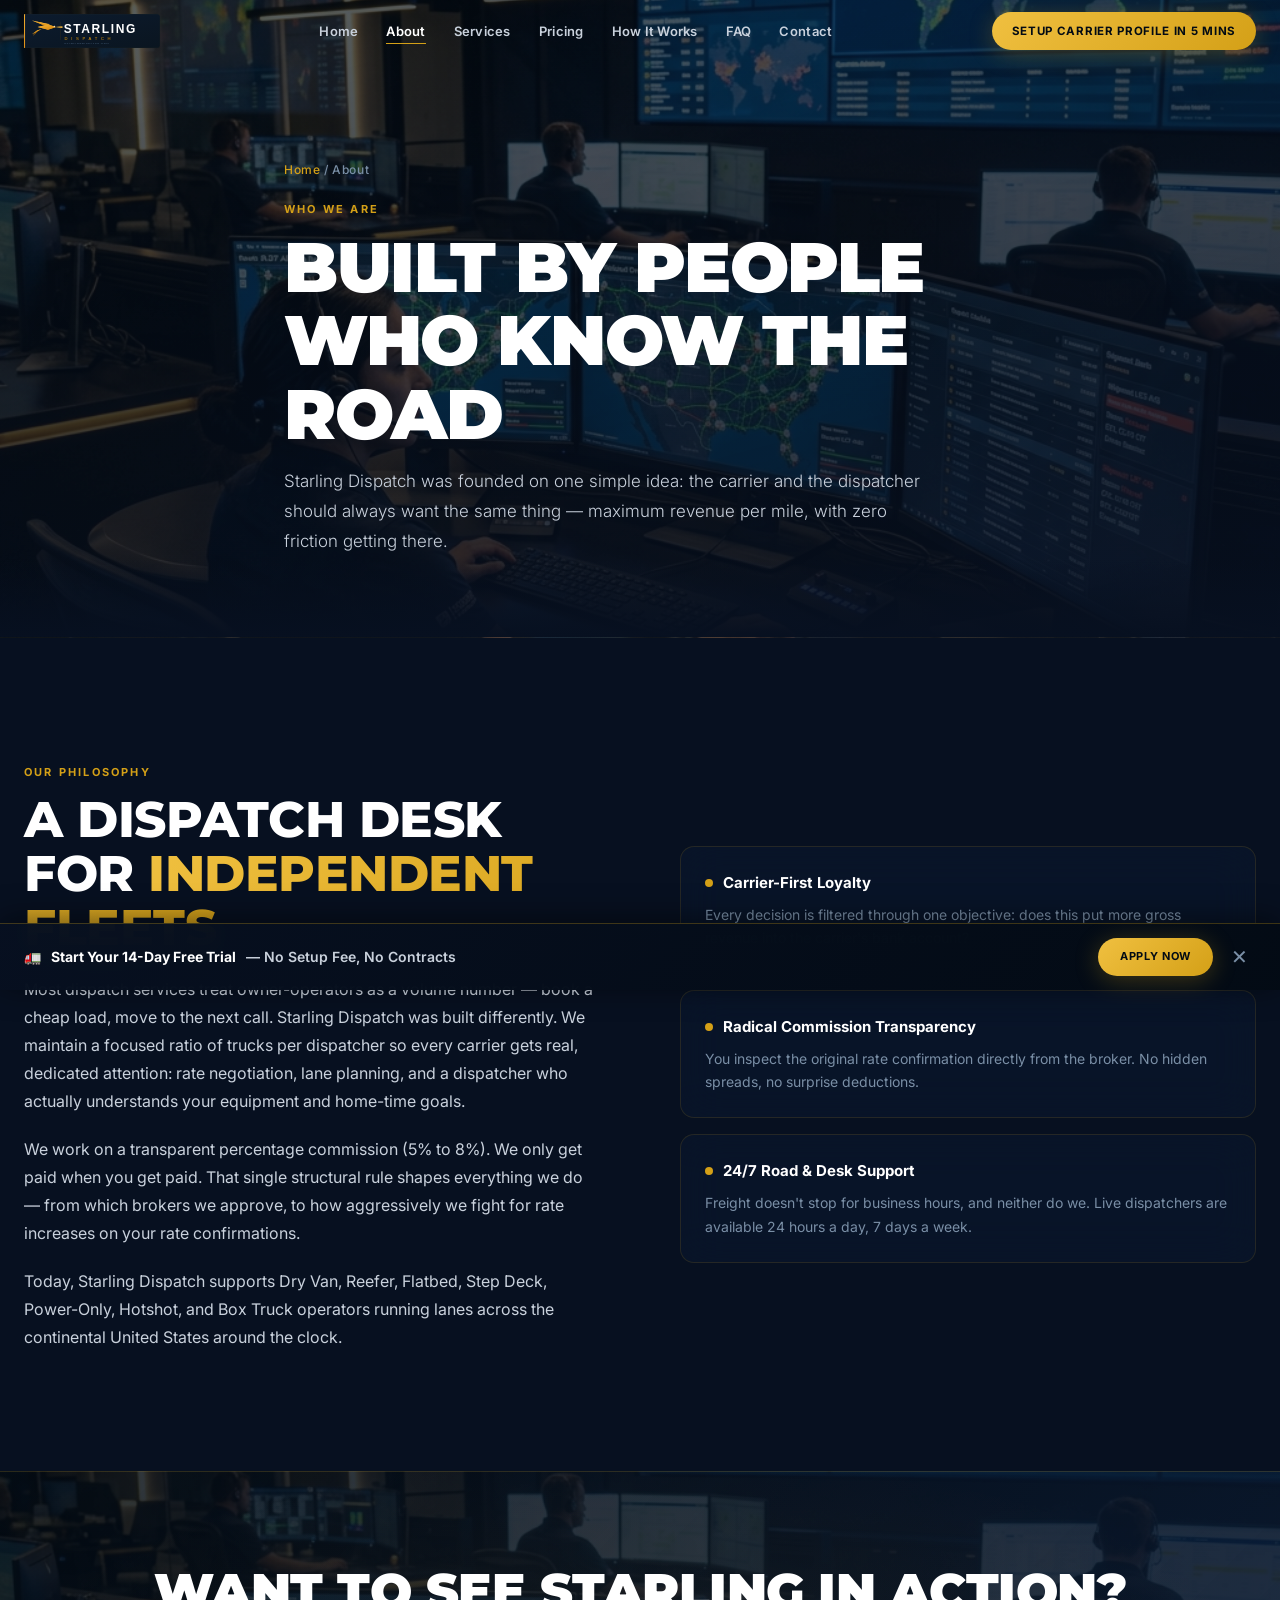
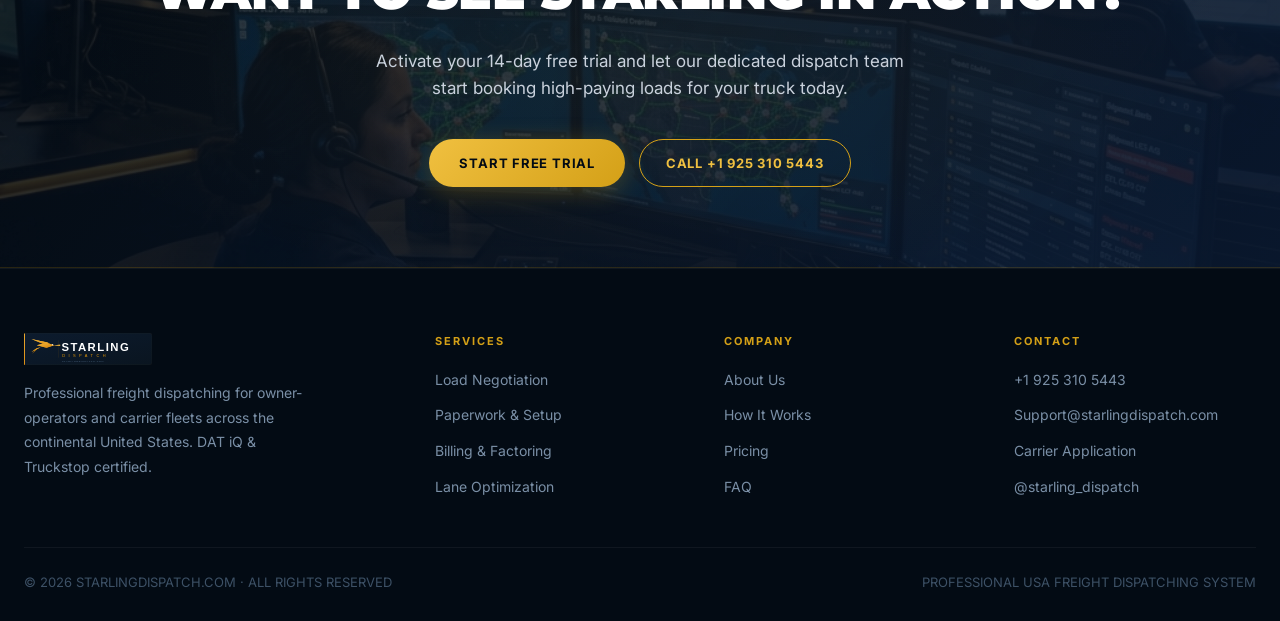
==== commit 14f49794: "final update" ====
--- a/about.html
+++ b/about.html
@@ -7,7 +7,7 @@
 <meta name="description" content="Starling Dispatch is built by people who know the road. Learn how our owner-operator-first model keeps every incentive aligned with your bottom line." />
 <link rel="preconnect" href="https://fonts.googleapis.com" />
 <link rel="preconnect" href="https://fonts.gstatic.com" crossorigin />
-<link href="https://fonts.googleapis.com/css2?family=Barlow:wght@300;400;500;600;700&family=Bebas+Neue&family=Inter:wght@300;400;500;600;700;800&display=swap" rel="stylesheet" />
+<link href="https://fonts.googleapis.com/css2?family=Montserrat:wght@300;400;500;600;700;800;900&family=Inter:wght@300;400;500;600;700;800&display=swap" rel="stylesheet" />
 <link rel="stylesheet" href="styles.css" />
 </head>
 <body>
@@ -29,7 +29,7 @@
 </ul>
 </nav>
 <div class="header-cta">
-<a href="contact.html" class="btn btn-primary" style="padding: 10px 22px; font-size: 12px;">Start Free Trial</a>
+<a href="contact.html" class="btn btn-primary" style="padding: 10px 20px; font-size: 11.5px; text-transform: uppercase;">Setup Carrier Profile in 5 Mins</a>
 </div>
 <button class="nav-toggle" aria-label="Open menu">☰</button>
 </div>
@@ -44,25 +44,25 @@
 </div>
 </section>
 
-<section class="story-section" style="padding: 100px 0;">
+<section class="story-section">
 <div class="container story-grid">
-<div>
+<div class="reveal">
 <span class="section-label">Our Philosophy</span>
-<h2 class="section-title">A DISPATCH DESK FOR INDEPENDENT FLEETS</h2>
-<p>Most dispatch services treat owner-operators as a volume number — book a cheap load, move to the next call. Starling Dispatch was built differently. We maintain a focused ratio of trucks per dispatcher so every carrier gets real, dedicated attention: rate negotiation, lane planning, and a dispatcher who actually understands your equipment and home-time goals.</p>
-<p>We work on a transparent percentage commission (5% to 7%). We only get paid when you get paid. That single structural rule shapes everything we do — from which brokers we approve, to how aggressively we fight for rate increases on your rate confirmations.</p>
-<p>Today, Starling Dispatch supports Dry Van, Reefer, Flatbed, Step Deck, Power-Only, Hotshot, and Box Truck operators running lanes across the continental United States around the clock.</p>
+<h2 class="section-title">A DISPATCH DESK FOR <span>INDEPENDENT FLEETS</span></h2>
+<p style="color:var(--gray-light); line-height:1.75; margin-bottom:20px;">Most dispatch services treat owner-operators as a volume number — book a cheap load, move to the next call. Starling Dispatch was built differently. We maintain a focused ratio of trucks per dispatcher so every carrier gets real, dedicated attention: rate negotiation, lane planning, and a dispatcher who actually understands your equipment and home-time goals.</p>
+<p style="color:var(--gray-light); line-height:1.75; margin-bottom:20px;">We work on a transparent percentage commission (5% to 8%). We only get paid when you get paid. That single structural rule shapes everything we do — from which brokers we approve, to how aggressively we fight for rate increases on your rate confirmations.</p>
+<p style="color:var(--gray-light); line-height:1.75;">Today, Starling Dispatch supports Dry Van, Reefer, Flatbed, Step Deck, Power-Only, Hotshot, and Box Truck operators running lanes across the continental United States around the clock.</p>
 </div>
-<div>
-<div class="value-card">
+<div class="stagger">
+<div class="value-card reveal">
 <h4>Carrier-First Loyalty</h4>
 <p>Every decision is filtered through one objective: does this put more gross revenue into the carrier's bank account?</p>
 </div>
-<div class="value-card">
+<div class="value-card reveal">
 <h4>Radical Commission Transparency</h4>
 <p>You inspect the original rate confirmation directly from the broker. No hidden spreads, no surprise deductions.</p>
 </div>
-<div class="value-card">
+<div class="value-card reveal">
 <h4>24/7 Road & Desk Support</h4>
 <p>Freight doesn't stop for business hours, and neither do we. Live dispatchers are available 24 hours a day, 7 days a week.</p>
 </div>
@@ -71,33 +71,68 @@
 </section>
 
 <section class="cta-band">
-<div class="container">
+<div class="cta-band-inner container">
 <h2>WANT TO SEE STARLING IN ACTION?</h2>
 <p>Activate your 14-day free trial and let our dedicated dispatch team start booking high-paying loads for your truck today.</p>
+<div class="cta-band-actions">
 <a href="contact.html" class="btn btn-primary">Start Free Trial</a>
+<a href="tel:+19253105443" class="btn btn-ghost">Call +1 925 310 5443</a>
+</div>
 </div>
 </section>
 
 <footer>
 <div class="container">
-<div class="footer-top">
-<div class="footer-brand">STARLING DISPATCH</div>
-<div class="footer-links">
-<a href="mailto:Support@starlingdispatch.com">Email Us</a>
-<a href="tel:+19253105443">+1 925 310 5443</a>
-<a href="about.html">About</a>
-<a href="services.html">Services</a>
-<a href="pricing.html">Pricing</a>
-<a href="contact.html">Apply Now</a>
+<div class="footer-grid">
+<div>
+  <div class="footer-logo"><img src="starling-dispatch-logo-dark.svg" alt="Starling Dispatch" /></div>
+  <p class="footer-brand-desc">Professional freight dispatching for owner-operators and carrier fleets across the continental United States. DAT iQ & Truckstop certified.</p>
+</div>
+<div class="footer-col">
+  <h4>Services</h4>
+  <ul>
+    <li><a href="services.html">Load Negotiation</a></li>
+    <li><a href="services.html">Paperwork & Setup</a></li>
+    <li><a href="services.html">Billing & Factoring</a></li>
+    <li><a href="services.html">Lane Optimization</a></li>
+  </ul>
+</div>
+<div class="footer-col">
+  <h4>Company</h4>
+  <ul>
+    <li><a href="about.html">About Us</a></li>
+    <li><a href="how-it-works.html">How It Works</a></li>
+    <li><a href="pricing.html">Pricing</a></li>
+    <li><a href="faq.html">FAQ</a></li>
+  </ul>
+</div>
+<div class="footer-col">
+  <h4>Contact</h4>
+  <ul>
+    <li><a href="tel:+19253105443">+1 925 310 5443</a></li>
+    <li><a href="mailto:Support@starlingdispatch.com">Support@starlingdispatch.com</a></li>
+    <li><a href="contact.html">Carrier Application</a></li>
+    <li><a href="https://instagram.com/starling_dispatch" target="_blank">@starling_dispatch</a></li>
+  </ul>
 </div>
 </div>
 <div class="footer-bottom">
-<div>© 2026 STARLINGDISPATCH.COM · ALL RIGHTS RESERVED</div>
-<div>PROFESSIONAL USA FREIGHT DISPATCHING SYSTEM</div>
+<p>© 2026 STARLINGDISPATCH.COM · ALL RIGHTS RESERVED</p>
+<p>PROFESSIONAL USA FREIGHT DISPATCHING SYSTEM</p>
 </div>
 </div>
 </footer>
 
+<div class="sticky-cta">
+  <div class="sticky-cta-text">
+    🚛 <strong>Start Your 14-Day Free Trial</strong> <span class="hide-mobile">— No Setup Fee, No Contracts</span>
+  </div>
+  <div class="sticky-cta-actions">
+    <a href="contact.html" class="btn btn-primary" style="padding:10px 22px; font-size:11px;">Apply Now</a>
+    <button class="sticky-cta-close" aria-label="Dismiss">✕</button>
+  </div>
+</div>
+
 <script src="nav.js"></script>
 </body>
 </html>
--- a/styles.css
+++ b/styles.css
@@ -1,1262 +1,428 @@
-/* ── STARLING DISPATCH DESIGN SYSTEM & STYLES ── */
-:root {
-  --navy-deep: #050D18;
-  --navy-bg: #08111E;
-  --navy-card: #0F1F33;
-  --navy-hover: #152942;
-  --gold: #E89C0A;
-  --gold-light: #F5B83D;
-  --gold-dark: #C07808;
-  --gold-glow: rgba(232, 156, 10, 0.25);
-  --emerald: #10B981;
-  --emerald-glow: rgba(16, 185, 129, 0.2);
-  --white: #FFFFFF;
-  --slate: #4A6580;
-  --gray-light: #CBD5E1;
-  --gray-mid: #94A3B8;
-  --text-on-dark: #E2E8F0;
-  --font-display: 'Bebas Neue', 'Impact', 'Arial Black', sans-serif;
-  --font-heading: 'Inter', system-ui, -apple-system, BlinkMacSystemFont, 'Segoe UI', Roboto, sans-serif;
-  --font-body: 'Barlow', 'Segoe UI', Roboto, Helvetica, Arial, sans-serif;
-  --transition: all 0.3s cubic-bezier(0.4, 0, 0.2, 1);
-  --radius-sm: 6px;
-  --radius-md: 12px;
-  --radius-lg: 20px;
-  --border-glass: 1px solid rgba(255, 255, 255, 0.08);
-  --border-gold: 1px solid rgba(232, 156, 10, 0.3);
-}
-
-* {
-  box-sizing: border-box;
-  margin: 0;
-  padding: 0;
-}
-
-html {
-  scroll-behavior: smooth;
-}
-
-body {
-  font-family: var(--font-body);
-  background-color: var(--navy-bg);
-  color: var(--white);
-  line-height: 1.6;
-  overflow-x: hidden;
-}
-
-/* ── REUSABLE UTILITIES & LAYOUT ── */
-.container {
-  width: 100%;
-  max-width: 1240px;
-  margin: 0 auto;
-  padding: 0 24px;
-}
-
-.btn {
-  display: inline-flex;
-  align-items: center;
-  justify-content: center;
-  gap: 8px;
-  padding: 14px 28px;
-  font-family: var(--font-heading);
-  font-size: 14px;
-  font-weight: 700;
-  letter-spacing: 0.06em;
-  text-transform: uppercase;
-  text-decoration: none;
-  border-radius: var(--radius-sm);
-  transition: var(--transition);
-  cursor: pointer;
-  border: none;
-}
-
-.btn-primary {
-  background: linear-gradient(135deg, var(--gold-light), var(--gold));
-  color: var(--navy-deep);
-  box-shadow: 0 4px 20px var(--gold-glow);
-}
-
-.btn-primary:hover {
-  background: linear-gradient(135deg, var(--gold), var(--gold-dark));
-  transform: translateY(-2px);
-  box-shadow: 0 8px 25px rgba(232, 156, 10, 0.45);
-}
-
-.btn-secondary {
-  background: rgba(15, 31, 51, 0.6);
-  color: var(--white);
-  border: var(--border-glass);
-  backdrop-filter: blur(8px);
-}
-
-.btn-secondary:hover {
-  border-color: var(--gold);
-  color: var(--gold-light);
-  background: rgba(232, 156, 10, 0.1);
-  transform: translateY(-2px);
-}
-
-.section-label {
-  font-family: var(--font-heading);
-  font-size: 12px;
-  font-weight: 700;
-  letter-spacing: 0.35em;
-  color: var(--gold);
-  text-transform: uppercase;
-  margin-bottom: 10px;
-  display: inline-flex;
-  align-items: center;
-  gap: 8px;
-}
-
-.section-label::before {
-  content: '';
-  display: inline-block;
-  width: 16px;
-  height: 2px;
-  background: var(--gold);
-}
-
-.section-title {
-  font-family: var(--font-display);
-  font-size: 52px;
-  letter-spacing: 0.02em;
-  line-height: 1.05;
-  margin-bottom: 20px;
-}
-
-.badge {
-  display: inline-block;
-  padding: 4px 12px;
-  font-family: var(--font-heading);
-  font-size: 11px;
-  font-weight: 700;
-  text-transform: uppercase;
-  letter-spacing: 0.1em;
-  border-radius: 50px;
-  background: rgba(232, 156, 10, 0.15);
-  color: var(--gold-light);
-  border: 1px solid rgba(232, 156, 10, 0.3);
-}
-
-.badge-emerald {
-  background: rgba(16, 185, 129, 0.15);
-  color: var(--emerald);
-  border-color: rgba(16, 185, 129, 0.3);
-}
-
-.badge-dat {
-  background: rgba(59, 130, 246, 0.15);
-  color: #60A5FA;
-  border: 1px solid rgba(59, 130, 246, 0.3);
-  font-size: 10px;
-  padding: 2px 8px;
-  border-radius: 4px;
-}
-
-.badge-truckstop {
-  background: rgba(245, 158, 11, 0.15);
-  color: #FBBF24;
-  border: 1px solid rgba(245, 158, 11, 0.3);
-  font-size: 10px;
-  padding: 2px 8px;
-  border-radius: 4px;
-}
-
-/* ── HEADER & NAV ── */
-header {
-  position: fixed;
-  top: 0;
-  left: 0;
-  width: 100%;
-  z-index: 1000;
-  background: rgba(5, 13, 24, 0.85);
-  backdrop-filter: blur(16px);
-  -webkit-backdrop-filter: blur(16px);
-  border-bottom: 1px solid rgba(255, 255, 255, 0.06);
-}
-
-.nav-wrap {
-  display: flex;
-  align-items: center;
-  justify-content: space-between;
-  height: 85px;
-}
-
-.logo img {
-  height: 44px;
-  width: auto;
-  display: block;
-}
-
-nav ul {
-  display: flex;
-  list-style: none;
-  gap: 36px;
-}
-
-nav ul a {
-  color: var(--text-on-dark);
-  text-decoration: none;
-  font-family: var(--font-heading);
-  font-size: 14px;
-  font-weight: 500;
-  letter-spacing: 0.02em;
-  transition: var(--transition);
-  padding: 6px 0;
-  position: relative;
-}
-
-nav ul a:hover, nav ul a.active {
-  color: var(--gold-light);
-}
-
-nav ul a.active::after {
-  content: '';
-  position: absolute;
-  bottom: 0;
-  left: 0;
-  width: 100%;
-  height: 2px;
-  background: linear-gradient(90deg, var(--gold-light), var(--gold));
-  border-radius: 2px;
-}
-
-.nav-toggle {
-  display: none;
-  background: transparent;
-  border: var(--border-glass);
-  border-radius: var(--radius-sm);
-  color: var(--white);
-  width: 42px;
-  height: 42px;
-  font-size: 20px;
-  cursor: pointer;
-}
-
-/* ── LIVE FREIGHT MARKET TICKER ── */
-.ticker-wrap {
-  width: 100%;
-  background: #030810;
-  border-bottom: 1px solid rgba(232, 156, 10, 0.2);
-  overflow: hidden;
-  position: relative;
-  z-index: 999;
-  margin-top: 85px;
-  padding: 10px 0;
-}
-
-.ticker-header-bar {
-  display: flex;
-  justify-content: space-between;
-  align-items: center;
-  padding: 0 24px 6px;
-  border-bottom: 1px solid rgba(255, 255, 255, 0.05);
-  font-size: 11px;
-  color: var(--gray-mid);
-  font-family: var(--font-heading);
-  letter-spacing: 0.05em;
-  text-transform: uppercase;
-}
-
-.ticker-content {
-  display: flex;
-  gap: 40px;
-  white-space: nowrap;
-  animation: ticker 38s linear infinite;
-  padding-top: 6px;
-}
-
-.ticker-content:hover {
-  animation-play-state: paused;
-}
-
-@keyframes ticker {
-  0% { transform: translateX(0); }
-  100% { transform: translateX(-50%); }
-}
-
-.ticker-item {
-  display: inline-flex;
-  align-items: center;
-  gap: 10px;
-  font-size: 13px;
-  font-family: var(--font-heading);
-}
-
-.ticker-lane {
-  font-weight: 700;
-  color: var(--white);
-}
-
-.ticker-rate {
-  color: var(--emerald);
-  font-weight: 800;
-  background: rgba(16, 185, 129, 0.12);
-  padding: 2px 8px;
-  border-radius: 4px;
-}
-
-.ticker-equip {
-  color: var(--gray-mid);
-  font-size: 12px;
-}
-
-/* ── HERO SECTION ── */
-.hero {
-  position: relative;
-  padding: 100px 0 120px;
-  background: radial-gradient(circle at 20% 20%, rgba(232, 156, 10, 0.12) 0%, transparent 50%),
-              radial-gradient(circle at 80% 80%, rgba(15, 31, 51, 0.8) 0%, transparent 60%),
-              linear-gradient(180deg, var(--navy-deep) 0%, var(--navy-bg) 100%);
-  overflow: hidden;
-}
-
-.hero-grid {
-  display: grid;
-  grid-template-columns: 1.15fr 0.85fr;
-  gap: 50px;
-  align-items: center;
-}
-
-.hero-content h1 {
-  font-family: var(--font-display);
-  font-size: 76px;
-  line-height: 1.02;
-  letter-spacing: 0.02em;
-  color: var(--white);
-  margin-bottom: 24px;
-}
-
-.hero-content h1 span {
-  background: linear-gradient(135deg, var(--gold-light), var(--gold));
-  -webkit-background-clip: text;
-  -webkit-text-fill-color: transparent;
-}
-
-.hero-content p.lead {
-  font-size: 18px;
-  font-weight: 300;
-  color: var(--gray-light);
-  max-width: 580px;
-  margin-bottom: 36px;
-  line-height: 1.7;
-}
-
-.hero-actions {
-  display: flex;
-  gap: 16px;
-  align-items: center;
-  flex-wrap: wrap;
-}
-
-.hero-guarantee {
-  display: flex;
-  align-items: center;
-  gap: 16px;
-  margin-top: 30px;
-  padding-top: 24px;
-  border-top: 1px solid rgba(255, 255, 255, 0.08);
-  font-size: 13px;
-  color: var(--gray-mid);
-}
-
-.hero-guarantee-item {
-  display: flex;
-  align-items: center;
-  gap: 6px;
-}
-
-.hero-guarantee-item svg {
-  color: var(--gold);
-}
-
-/* ── HERO CALCULATOR WIDGET ── */
-.calc-card {
-  background: var(--navy-card);
-  border: var(--border-gold);
-  border-radius: var(--radius-lg);
-  padding: 32px;
-  box-shadow: 0 25px 50px -12px rgba(0, 0, 0, 0.5), 0 0 30px rgba(232, 156, 10, 0.1);
-  position: relative;
-  backdrop-filter: blur(12px);
-}
-
-.calc-card-header {
-  display: flex;
-  justify-content: space-between;
-  align-items: center;
-  margin-bottom: 24px;
-  padding-bottom: 16px;
-  border-bottom: 1px solid rgba(255, 255, 255, 0.08);
-}
-
-.calc-card-header h3 {
-  font-family: var(--font-display);
-  font-size: 26px;
-  letter-spacing: 0.03em;
-}
-
-.calc-source-toggle {
-  display: flex;
-  gap: 8px;
-  margin-bottom: 16px;
-}
-
-.calc-source-btn {
-  padding: 6px 12px;
-  font-family: var(--font-heading);
-  font-size: 11px;
-  font-weight: 700;
-  border-radius: 4px;
-  border: 1px solid rgba(255, 255, 255, 0.15);
-  background: #081220;
-  color: var(--gray-mid);
-  cursor: pointer;
-  transition: var(--transition);
-}
-
-.calc-source-btn.active {
-  background: rgba(232, 156, 10, 0.15);
-  border-color: var(--gold);
-  color: var(--gold-light);
-}
-
-.calc-field {
-  margin-bottom: 20px;
-}
-
-.calc-field label {
-  display: flex;
-  justify-content: space-between;
-  font-family: var(--font-heading);
-  font-size: 12px;
-  font-weight: 600;
-  color: var(--gray-light);
-  margin-bottom: 8px;
-  text-transform: uppercase;
-  letter-spacing: 0.05em;
-}
-
-.calc-field select {
-  width: 100%;
-  padding: 12px 16px;
-  background: #081220;
-  border: 1px solid rgba(255, 255, 255, 0.15);
-  border-radius: var(--radius-sm);
-  color: var(--white);
-  font-family: var(--font-body);
-  font-size: 15px;
-  outline: none;
-}
-
-.calc-range {
-  width: 100%;
-  accent-color: var(--gold);
-  cursor: pointer;
-  margin-top: 6px;
-}
-
-.calc-output-box {
-  background: linear-gradient(135deg, rgba(5, 13, 24, 0.9), rgba(15, 31, 51, 0.9));
-  border: 1px solid rgba(16, 185, 129, 0.3);
-  border-radius: var(--radius-md);
-  padding: 20px;
-  text-align: center;
-  margin-top: 24px;
-}
-
-.calc-output-val {
-  font-family: var(--font-display);
-  font-size: 48px;
-  color: var(--emerald);
-  line-height: 1;
-  margin: 6px 0;
-}
-
-.calc-output-sub {
-  font-size: 12px;
-  color: var(--gray-mid);
-  text-transform: uppercase;
-  letter-spacing: 0.1em;
-}
-
-/* ── TRUST METRICS ── */
-.metrics {
-  background: #030914;
-  border-top: 1px solid rgba(255, 255, 255, 0.05);
-  border-bottom: 1px solid rgba(255, 255, 255, 0.05);
-  padding: 48px 0;
-}
-
-.metrics-grid {
-  display: grid;
-  grid-template-columns: repeat(4, 1fr);
-  gap: 30px;
-  text-align: center;
-}
-
-.metric-card {
-  padding: 16px;
-  border-right: 1px solid rgba(255, 255, 255, 0.06);
-}
-
-.metric-card:last-child {
-  border-right: none;
-}
-
-.metric-card h3 {
-  font-family: var(--font-display);
-  font-size: 44px;
-  color: var(--gold-light);
-  letter-spacing: 0.03em;
-  line-height: 1;
-}
-
-.metric-card p {
-  font-family: var(--font-heading);
-  font-size: 12px;
-  font-weight: 600;
-  color: var(--gray-mid);
-  text-transform: uppercase;
-  letter-spacing: 0.15em;
-  margin-top: 8px;
-}
-
-/* ── EQUIPMENT FLEET SHOWCASE ── */
-.fleet-section {
-  padding: 100px 0;
-  background: var(--navy-bg);
-}
-
-.fleet-grid {
-  display: grid;
-  grid-template-columns: repeat(3, 1fr);
-  gap: 28px;
-  margin-top: 48px;
-}
-
-.fleet-card {
-  background: var(--navy-card);
-  border: var(--border-glass);
-  border-radius: var(--radius-md);
-  padding: 32px;
-  transition: var(--transition);
-  position: relative;
-  overflow: hidden;
-}
-
-.fleet-card:hover {
-  transform: translateY(-6px);
-  border-color: rgba(232, 156, 10, 0.4);
-  box-shadow: 0 15px 35px rgba(0, 0, 0, 0.4), 0 0 20px rgba(232, 156, 10, 0.1);
-}
-
-.fleet-icon-wrap {
-  width: 56px;
-  height: 56px;
-  border-radius: var(--radius-sm);
-  background: rgba(232, 156, 10, 0.1);
-  border: 1px solid rgba(232, 156, 10, 0.2);
-  display: flex;
-  align-items: center;
-  justify-content: center;
-  margin-bottom: 20px;
-  color: var(--gold-light);
-}
-
-.fleet-card h3 {
-  font-family: var(--font-display);
-  font-size: 26px;
-  letter-spacing: 0.03em;
-  margin-bottom: 8px;
-}
-
-.fleet-rpm-badge {
-  display: inline-flex;
-  align-items: center;
-  gap: 6px;
-  font-family: var(--font-heading);
-  font-size: 13px;
-  font-weight: 700;
-  color: var(--emerald);
-  margin-bottom: 16px;
-}
-
-.fleet-card p {
-  font-size: 14px;
-  color: var(--gray-mid);
-  line-height: 1.6;
-  margin-bottom: 20px;
-}
-
-.fleet-meta {
-  border-top: 1px solid rgba(255, 255, 255, 0.08);
-  padding-top: 16px;
-  display: flex;
-  justify-content: space-between;
-  font-size: 13px;
-  color: var(--gray-light);
-}
-
-/* ── SERVICES SECTION ── */
-.services {
-  padding: 100px 0;
-  background: linear-gradient(180deg, var(--navy-bg) 0%, var(--navy-deep) 100%);
-}
-
-.services-header {
-  text-align: center;
-  max-width: 720px;
-  margin: 0 auto 60px;
-}
-
-.services-grid {
-  display: grid;
-  grid-template-columns: repeat(3, 1fr);
-  gap: 28px;
-}
-
-.service-card {
-  background: var(--navy-card);
-  border: var(--border-glass);
-  border-top: 3px solid var(--slate);
-  border-radius: var(--radius-md);
-  padding: 36px 28px;
-  transition: var(--transition);
-}
-
-.service-card:hover {
-  border-top-color: var(--gold);
-  transform: translateY(-5px);
-  box-shadow: 0 15px 35px rgba(0, 0, 0, 0.4);
-}
-
-.service-icon-svg {
-  width: 44px;
-  height: 44px;
-  color: var(--gold-light);
-  margin-bottom: 20px;
-}
-
-.service-card h3 {
-  font-family: var(--font-display);
-  font-size: 26px;
-  letter-spacing: 0.03em;
-  margin-bottom: 12px;
-}
-
-.service-card p {
-  font-size: 14px;
-  color: var(--gray-mid);
-  line-height: 1.65;
-}
-
-.service-detail {
-  margin-top: 20px;
-  padding-top: 20px;
-  border-top: 1px solid rgba(255, 255, 255, 0.06);
-  list-style: none;
-}
-
-.service-detail li {
-  font-size: 13px;
-  color: var(--text-on-dark);
-  margin-bottom: 10px;
-  padding-left: 20px;
-  position: relative;
-}
-
-.service-detail li::before {
-  content: '✓';
-  color: var(--gold);
-  font-weight: 700;
-  position: absolute;
-  left: 0;
-}
-
-/* ── PRICING & COMMISSION COMPARISON ── */
-.pricing-section {
-  padding: 100px 0;
-  background: var(--navy-deep);
-}
-
-.pricing-grid {
-  display: grid;
-  grid-template-columns: repeat(3, 1fr);
-  gap: 30px;
-  margin-top: 50px;
-}
-
-.pricing-card {
-  background: var(--navy-card);
-  border: var(--border-glass);
-  border-radius: var(--radius-md);
-  padding: 40px 32px;
-  position: relative;
-  transition: var(--transition);
-}
-
-.pricing-card.popular {
-  border: 2px solid var(--gold);
-  box-shadow: 0 0 30px rgba(232, 156, 10, 0.2);
-  transform: scale(1.03);
-}
-
-.pricing-popular-tag {
-  position: absolute;
-  top: -14px;
-  right: 24px;
-  background: linear-gradient(135deg, var(--gold-light), var(--gold));
-  color: var(--navy-deep);
-  font-family: var(--font-heading);
-  font-size: 11px;
-  font-weight: 800;
-  text-transform: uppercase;
-  padding: 4px 14px;
-  border-radius: 50px;
-}
-
-.pricing-card h3 {
-  font-family: var(--font-display);
-  font-size: 30px;
-  letter-spacing: 0.03em;
-  margin-bottom: 8px;
-}
-
-.pricing-rate {
-  font-family: var(--font-display);
-  font-size: 56px;
-  color: var(--gold-light);
-  line-height: 1;
-  margin: 16px 0;
-}
-
-.pricing-rate span {
-  font-family: var(--font-heading);
-  font-size: 16px;
-  color: var(--gray-mid);
-  font-weight: 400;
-}
-
-.pricing-features {
-  list-style: none;
-  margin: 28px 0;
-}
-
-.pricing-features li {
-  font-size: 14px;
-  color: var(--gray-light);
-  margin-bottom: 14px;
-  display: flex;
-  align-items: center;
-  gap: 10px;
-}
-
-.pricing-features li svg {
-  color: var(--emerald);
-  flex-shrink: 0;
-}
-
-/* ── PIPELINE / WORKFLOW ── */
-.pipeline {
-  padding: 100px 0;
-  background: var(--navy-bg);
-}
-
-.pipe-grid {
-  display: grid;
-  grid-template-columns: repeat(3, 1fr);
-  gap: 32px;
-  margin-top: 50px;
-}
-
-.pipe-step {
-  background: var(--navy-card);
-  border: var(--border-glass);
-  border-radius: var(--radius-md);
-  padding: 36px 28px;
-  position: relative;
-  transition: var(--transition);
-}
-
-.pipe-step:hover {
-  border-color: rgba(232, 156, 10, 0.3);
-  transform: translateY(-4px);
-}
-
-.pipe-num {
-  font-family: var(--font-display);
-  font-size: 56px;
-  color: var(--gold);
-  opacity: 0.25;
-  line-height: 1;
-  margin-bottom: 12px;
-}
-
-.pipe-step h3 {
-  font-family: var(--font-heading);
-  font-size: 20px;
-  font-weight: 700;
-  color: var(--white);
-  margin-bottom: 12px;
-}
-
-.pipe-step p {
-  font-size: 14px;
-  color: var(--gray-mid);
-  line-height: 1.6;
-}
-
-/* ── CARRIER REVIEWS / TESTIMONIALS ── */
-.reviews-section {
-  padding: 100px 0;
-  background: #040A12;
-}
-
-.reviews-grid {
-  display: grid;
-  grid-template-columns: repeat(3, 1fr);
-  gap: 28px;
-  margin-top: 48px;
-}
-
-.review-card {
-  background: var(--navy-card);
-  border: var(--border-glass);
-  border-radius: var(--radius-md);
-  padding: 32px;
-  position: relative;
-}
-
-.review-stars {
-  color: var(--gold-light);
-  font-size: 16px;
-  margin-bottom: 16px;
-}
-
-.review-card p {
-  font-size: 14.5px;
-  color: var(--text-on-dark);
-  line-height: 1.7;
-  font-style: italic;
-  margin-bottom: 24px;
-}
-
-.review-author {
-  display: flex;
-  align-items: center;
-  gap: 14px;
-  border-top: 1px solid rgba(255, 255, 255, 0.08);
-  padding-top: 16px;
-}
-
-.review-avatar {
-  width: 44px;
-  height: 44px;
-  border-radius: 50%;
-  background: linear-gradient(135deg, var(--gold), var(--navy-card));
-  display: flex;
-  align-items: center;
-  justify-content: center;
-  font-weight: 800;
-  color: var(--navy-deep);
-}
-
-.review-author h4 {
-  font-family: var(--font-heading);
-  font-size: 14px;
-  font-weight: 700;
-}
-
-.review-author span {
-  font-size: 12px;
-  color: var(--gray-mid);
-}
-
-/* ── FAQ ── */
-.faq-section {
-  padding: 100px 0;
-  background: var(--navy-bg);
-}
-
-.faq-search-box {
-  max-width: 580px;
-  margin: 0 auto 40px;
-  position: relative;
-}
-
-.faq-search-box input {
-  width: 100%;
-  padding: 16px 20px;
-  background: var(--navy-card);
-  border: var(--border-glass);
-  border-radius: 50px;
-  color: var(--white);
-  font-family: var(--font-body);
-  font-size: 15px;
-  outline: none;
-  transition: var(--transition);
-}
-
-.faq-search-box input:focus {
-  border-color: var(--gold);
-  box-shadow: 0 0 15px var(--gold-glow);
-}
-
-.faq-list {
-  max-width: 860px;
-  margin: 0 auto;
-}
-
-.faq-item {
-  background: var(--navy-card);
-  border: var(--border-glass);
-  border-radius: var(--radius-md);
-  margin-bottom: 16px;
-  overflow: hidden;
-  transition: var(--transition);
-}
-
-.faq-item summary {
-  list-style: none;
-  cursor: pointer;
-  padding: 24px 30px;
-  font-family: var(--font-heading);
-  font-size: 17px;
-  font-weight: 600;
-  color: var(--white);
-  display: flex;
-  justify-content: space-between;
-  align-items: center;
-  gap: 16px;
-  transition: var(--transition);
-}
-
-.faq-item summary::-webkit-details-marker {
-  display: none;
-}
-
-.faq-item summary:hover {
-  color: var(--gold-light);
-}
-
-.faq-item summary::after {
-  content: '+';
-  font-family: var(--font-display);
-  font-size: 26px;
-  color: var(--gold);
-  flex-shrink: 0;
-  transition: var(--transition);
-}
-
-.faq-item[open] summary::after {
-  content: '–';
-}
-
-.faq-item .faq-answer {
-  padding: 0 30px 24px;
-  color: var(--gray-mid);
-  font-size: 15px;
-  line-height: 1.7;
-}
-
-/* ── PAGE HERO (Sub-pages) ── */
-.page-hero {
-  position: relative;
-  padding: 150px 0 70px;
-  background: linear-gradient(180deg, #030810 0%, var(--navy-bg) 100%);
-  border-bottom: 1px solid rgba(255, 255, 255, 0.05);
-}
-
-.page-hero-content {
-  max-width: 760px;
-}
-
-.page-hero h1 {
-  font-family: var(--font-display);
-  font-size: 64px;
-  line-height: 1.05;
-  letter-spacing: 0.02em;
-  color: var(--white);
-  margin-bottom: 16px;
-}
-
-.page-hero p.lead {
-  font-size: 18px;
-  font-weight: 300;
-  color: var(--gray-mid);
-}
-
-.breadcrumb {
-  font-size: 12px;
-  font-family: var(--font-heading);
-  letter-spacing: 0.1em;
-  text-transform: uppercase;
-  color: var(--slate);
-  margin-bottom: 16px;
-}
-
-.breadcrumb a {
-  color: var(--slate);
-  text-decoration: none;
-}
-
-.breadcrumb a:hover {
-  color: var(--gold);
-}
-
-/* ── CONTACT & ONBOARDING FORM ── */
-.contact {
-  padding: 100px 0;
-  background: var(--navy-bg);
-}
-
-.contact-grid {
-  display: grid;
-  grid-template-columns: 0.85fr 1.15fr;
-  gap: 50px;
-  background: var(--navy-card);
-  border-radius: var(--radius-lg);
-  border: var(--border-gold);
-  overflow: hidden;
-  box-shadow: 0 25px 50px rgba(0, 0, 0, 0.5);
-}
-
-.contact-info {
-  padding: 60px 48px;
-  background: linear-gradient(135deg, rgba(5, 13, 24, 0.95), rgba(15, 31, 51, 0.95));
-  display: flex;
-  flex-direction: column;
-  justify-content: center;
-}
-
-.contact-info p {
-  color: var(--gray-mid);
-  margin-bottom: 32px;
-  font-size: 15px;
-}
-
-.cd-row {
-  display: flex;
-  align-items: center;
-  gap: 16px;
-  margin-bottom: 24px;
-  font-size: 15px;
-}
-
-.cd-icon {
-  width: 42px;
-  height: 42px;
-  border-radius: var(--radius-sm);
-  background: rgba(232, 156, 10, 0.12);
-  display: flex;
-  align-items: center;
-  justify-content: center;
-  color: var(--gold);
-}
-
-.cd-row a {
-  color: var(--white);
-  text-decoration: none;
-  font-weight: 600;
-  transition: var(--transition);
-}
-
-.cd-row a:hover {
-  color: var(--gold-light);
-}
-
-.cd-label {
-  display: block;
-  font-family: var(--font-heading);
-  font-size: 11px;
-  text-transform: uppercase;
-  color: var(--gold);
-  letter-spacing: 0.08em;
-}
-
-.contact-form-wrap {
-  padding: 60px 48px;
-}
-
-.form-group-row {
-  display: grid;
-  grid-template-columns: 1fr 1fr;
-  gap: 20px;
-}
-
-.form-group {
-  margin-bottom: 22px;
-}
-
-.form-group label {
-  display: block;
-  font-family: var(--font-heading);
-  font-size: 12px;
-  font-weight: 600;
-  text-transform: uppercase;
-  letter-spacing: 0.08em;
-  color: var(--gray-light);
-  margin-bottom: 8px;
-}
-
-.form-group input,
-.form-group select,
-.form-group textarea {
-  width: 100%;
-  padding: 14px 18px;
-  background: #081220;
-  border: 1px solid rgba(255, 255, 255, 0.12);
-  border-radius: var(--radius-sm);
-  color: var(--white);
-  font-family: var(--font-body);
-  font-size: 15px;
-  transition: var(--transition);
-}
-
-.form-group input:focus,
-.form-group select:focus,
-.form-group textarea:focus {
-  outline: none;
-  border-color: var(--gold);
-  box-shadow: 0 0 12px var(--gold-glow);
-}
-
-.form-status {
-  margin-top: 18px;
-  padding: 14px;
-  border-radius: var(--radius-sm);
-  font-size: 14px;
-  display: none;
-}
-
-.form-status.success {
-  display: block;
-  background: rgba(16, 185, 129, 0.15);
-  color: var(--emerald);
-  border: 1px solid rgba(16, 185, 129, 0.3);
-}
-
-/* ── CTA BAND ── */
-.cta-band {
-  padding: 80px 0;
-  background: linear-gradient(135deg, #050D18 0%, #0F1F33 100%);
-  text-align: center;
-  border-top: 1px solid rgba(232, 156, 10, 0.2);
-  border-bottom: 1px solid rgba(232, 156, 10, 0.2);
-}
-
-.cta-band h2 {
-  font-family: var(--font-display);
-  font-size: 48px;
-  letter-spacing: 0.02em;
-  margin-bottom: 16px;
-}
-
-.cta-band p {
-  color: var(--gray-mid);
-  font-size: 17px;
-  margin-bottom: 32px;
-  max-width: 600px;
-  margin-left: auto;
-  margin-right: auto;
-}
-
-/* ── FOOTER ── */
-footer {
-  background: #02060D;
-  padding: 60px 0 30px;
-  border-top: 1px solid rgba(255, 255, 255, 0.05);
-}
-
-.footer-top {
-  display: flex;
-  justify-content: space-between;
-  align-items: center;
-  margin-bottom: 40px;
-  flex-wrap: wrap;
-  gap: 20px;
-}
-
-.footer-brand {
-  font-family: var(--font-display);
-  font-size: 32px;
-  letter-spacing: 0.05em;
-  color: var(--gold);
-}
-
-.footer-links a {
-  color: var(--gray-mid);
-  text-decoration: none;
-  font-family: var(--font-heading);
-  font-size: 14px;
-  margin-left: 28px;
-  transition: var(--transition);
-}
-
-.footer-links a:hover {
-  color: var(--gold-light);
-}
-
-.footer-bottom {
-  display: flex;
-  justify-content: space-between;
-  align-items: center;
-  border-top: 1px solid rgba(255, 255, 255, 0.05);
-  padding-top: 30px;
-  font-size: 12px;
-  color: var(--slate);
-  letter-spacing: 0.05em;
-  flex-wrap: wrap;
-  gap: 16px;
-}
-
-/* ── RESPONSIVE STYLES ── */
-@media (max-width: 1024px) {
-  .hero-grid, .adv-grid, .story-grid, .contact-grid {
-    grid-template-columns: 1fr;
-    gap: 40px;
-  }
-  .services-grid, .fleet-grid, .pricing-grid, .pipe-grid, .reviews-grid {
-    grid-template-columns: repeat(2, 1fr);
-  }
-  .hero-content h1 {
-    font-size: 56px;
-  }
-}
-
-@media (max-width: 768px) {
-  .nav-toggle {
-    display: block;
-  }
-  nav {
-    display: none;
-    position: absolute;
-    top: 85px;
-    left: 0;
-    width: 100%;
-    background: #050D18;
-    padding: 24px;
-    border-bottom: 1px solid rgba(232, 156, 10, 0.2);
-  }
-  nav.nav-open {
-    display: block;
-  }
-  nav ul {
-    flex-direction: column;
-    gap: 18px;
-  }
-  .header-cta {
-    display: none;
-  }
-  .metrics-grid {
-    grid-template-columns: repeat(2, 1fr);
-  }
-  .services-grid, .fleet-grid, .pricing-grid, .pipe-grid, .reviews-grid, .form-group-row {
-    grid-template-columns: 1fr;
-  }
-  .pricing-card.popular {
-    transform: none;
-  }
-}
+/* ══════════════════════════════════════════════════════
+   STARLING DISPATCH — PREMIUM DESIGN SYSTEM v2.0
+   Montserrat (Display) + Inter (Body) | Navy × Gold
+══════════════════════════════════════════════════════ */
+@import url('https://fonts.googleapis.com/css2?family=Montserrat:wght@300;400;500;600;700;800;900&family=Inter:wght@300;400;500;600;700;800&display=swap');
+
+:root {
+  --navy-deep:   #030B14;
+  --navy-bg:     #071020;
+  --navy-mid:    #0A1829;
+  --navy-solid:  #0D1F38;
+  --navy-card:   rgba(10,25,48,0.55);
+  --gold:        #D4A017;
+  --gold-light:  #F0C040;
+  --gold-dark:   #A87C0D;
+  --gold-glow:   rgba(212,160,23,0.28);
+  --gold-subtle: rgba(212,160,23,0.08);
+  --emerald:     #00C896;
+  --white:       #FFFFFF;
+  --gray-light:  #C9D1DC;
+  --gray-mid:    #7A8FA6;
+  --gray-dark:   #3D5166;
+  --font-display:'Montserrat','Arial Black',sans-serif;
+  --font-body:   'Inter',system-ui,-apple-system,sans-serif;
+  --radius-sm:   8px;
+  --radius-md:   14px;
+  --radius-lg:   20px;
+  --radius-xl:   28px;
+  --radius-full: 9999px;
+  --glass-bg:    rgba(10,25,48,0.50);
+  --glass-blur:  blur(20px);
+  --glass-border:1px solid rgba(212,160,23,0.14);
+  --glass-shadow:0 8px 40px rgba(0,0,0,0.40);
+  --ease:        cubic-bezier(0.4,0,0.2,1);
+  --ease-out:    cubic-bezier(0,0,0.2,1);
+  --t-fast:      0.18s;
+  --t-base:      0.30s;
+  --t-slow:      0.55s;
+}
+
+*,*::before,*::after{box-sizing:border-box;margin:0;padding:0;}
+html{scroll-behavior:smooth;font-size:16px;}
+body{font-family:var(--font-body);background:var(--navy-deep);color:var(--white);line-height:1.6;overflow-x:hidden;-webkit-font-smoothing:antialiased;}
+img{max-width:100%;display:block;}
+a{color:inherit;text-decoration:none;}
+ul{list-style:none;}
+
+.container{width:100%;max-width:1280px;margin:0 auto;padding:0 24px;}
+
+/* TYPOGRAPHY */
+.section-label{font-family:var(--font-body);font-size:11px;font-weight:700;letter-spacing:.20em;text-transform:uppercase;color:var(--gold);display:inline-block;margin-bottom:12px;}
+.section-title{font-family:var(--font-display);font-size:clamp(30px,4vw,50px);font-weight:800;letter-spacing:-.01em;line-height:1.08;color:var(--white);margin-bottom:20px;}
+.section-title span{background:linear-gradient(135deg,var(--gold-light),var(--gold));-webkit-background-clip:text;-webkit-text-fill-color:transparent;background-clip:text;}
+.lead{font-size:17px;font-weight:300;color:var(--gray-light);line-height:1.75;max-width:640px;}
+
+/* BUTTONS */
+.btn{display:inline-flex;align-items:center;justify-content:center;gap:8px;padding:14px 30px;font-family:var(--font-body);font-size:13px;font-weight:700;letter-spacing:.06em;text-transform:uppercase;border-radius:var(--radius-full);border:none;cursor:pointer;transition:all var(--t-base) var(--ease);position:relative;overflow:hidden;white-space:nowrap;}
+.btn-primary{background:linear-gradient(135deg,var(--gold-light),var(--gold));color:var(--navy-deep);box-shadow:0 4px 24px var(--gold-glow);}
+.btn-primary:hover{transform:translateY(-2px);box-shadow:0 8px 32px rgba(212,160,23,.50);}
+.btn-secondary{background:var(--glass-bg);color:var(--white);border:1px solid rgba(255,255,255,.14);backdrop-filter:var(--glass-blur);}
+.btn-secondary:hover{border-color:var(--gold);color:var(--gold-light);transform:translateY(-2px);}
+.btn-ghost{background:transparent;color:var(--gold-light);border:1px solid var(--gold);padding:12px 26px;}
+.btn-ghost:hover{background:var(--gold-subtle);transform:translateY(-1px);}
+
+/* SCROLL ANIMATIONS */
+.reveal{opacity:0;transform:translateY(42px);transition:opacity .65s var(--ease-out),transform .65s var(--ease-out);}
+.reveal.visible{opacity:1;transform:translateY(0);}
+.reveal-left{opacity:0;transform:translateX(-42px);transition:opacity .65s var(--ease-out),transform .65s var(--ease-out);}
+.reveal-left.visible{opacity:1;transform:translateX(0);}
+.reveal-right{opacity:0;transform:translateX(42px);transition:opacity .65s var(--ease-out),transform .65s var(--ease-out);}
+.reveal-right.visible{opacity:1;transform:translateX(0);}
+.reveal-scale{opacity:0;transform:scale(.94);transition:opacity .60s var(--ease-out),transform .60s var(--ease-out);}
+.reveal-scale.visible{opacity:1;transform:scale(1);}
+.stagger>*:nth-child(1){transition-delay:.05s;}
+.stagger>*:nth-child(2){transition-delay:.12s;}
+.stagger>*:nth-child(3){transition-delay:.19s;}
+.stagger>*:nth-child(4){transition-delay:.26s;}
+.stagger>*:nth-child(5){transition-delay:.33s;}
+.stagger>*:nth-child(6){transition-delay:.40s;}
+@media(prefers-reduced-motion:reduce){.reveal,.reveal-left,.reveal-right,.reveal-scale{opacity:1;transform:none;transition:none;}}
+
+/* STICKY CTA BAR */
+.sticky-cta{position:fixed;bottom:-90px;left:0;right:0;z-index:9000;display:flex;align-items:center;justify-content:space-between;gap:16px;padding:14px 24px;background:linear-gradient(135deg,rgba(7,16,32,.97),rgba(3,11,20,.97));backdrop-filter:blur(20px);border-top:1px solid rgba(212,160,23,.28);box-shadow:0 -4px 30px rgba(0,0,0,.50);transition:bottom .40s var(--ease-out);}
+.sticky-cta.visible{bottom:0;}
+.sticky-cta-text{font-size:14px;font-weight:600;color:var(--gray-light);display:flex;align-items:center;gap:10px;flex:1;}
+.sticky-cta-text strong{color:var(--white);}
+.sticky-cta-actions{display:flex;gap:10px;align-items:center;flex-shrink:0;}
+.sticky-cta-close{background:transparent;border:none;color:var(--gray-mid);font-size:20px;cursor:pointer;padding:4px 8px;line-height:1;transition:color var(--t-fast);}
+.sticky-cta-close:hover{color:var(--white);}
+
+/* NAVIGATION */
+header{position:fixed;top:0;left:0;right:0;z-index:8000;transition:background var(--t-base),box-shadow var(--t-base);padding:4px 0;}
+header.scrolled{background:rgba(3,11,20,.95);backdrop-filter:blur(20px);box-shadow:0 1px 0 rgba(212,160,23,.10),0 4px 24px rgba(0,0,0,.40);}
+.nav-wrap{display:flex;align-items:center;justify-content:space-between;gap:20px;padding-top:8px;padding-bottom:8px;}
+.logo img{height:34px;width:auto;}
+nav ul{display:flex;align-items:center;gap:2px;}
+nav ul li a{font-family:var(--font-body);font-size:13px;font-weight:600;letter-spacing:.02em;color:var(--gray-light);padding:8px 13px;border-radius:var(--radius-sm);transition:color var(--t-fast),background var(--t-fast);position:relative;}
+nav ul li a::after{content:'';position:absolute;bottom:3px;left:13px;right:13px;height:1.5px;background:var(--gold);transform:scaleX(0);transform-origin:left;transition:transform var(--t-base) var(--ease);}
+nav ul li a:hover,nav ul li a.active{color:var(--white);}
+nav ul li a:hover::after,nav ul li a.active::after{transform:scaleX(1);}
+.header-cta{display:flex;gap:10px;align-items:center;flex-shrink:0;}
+.nav-toggle{display:none;background:transparent;border:1px solid rgba(255,255,255,.15);color:var(--white);font-size:20px;width:40px;height:40px;border-radius:var(--radius-sm);cursor:pointer;transition:border-color var(--t-fast);}
+.nav-toggle:hover{border-color:var(--gold);}
+
+/* TICKER */
+.ticker-band{position:relative;overflow:hidden;background:rgba(3,11,20,.90);border-bottom:1px solid rgba(212,160,23,.10);}
+.ticker-header-bar{display:flex;align-items:center;justify-content:space-between;padding:6px 24px;background:rgba(212,160,23,.06);border-bottom:1px solid rgba(212,160,23,.08);font-size:10px;font-weight:700;letter-spacing:.15em;text-transform:uppercase;color:var(--gold);}
+.ticker-scroll{display:flex;overflow:hidden;padding:10px 0;}
+.ticker-content{display:flex;gap:0;animation:ticker-move 50s linear infinite;white-space:nowrap;}
+@keyframes ticker-move{from{transform:translateX(0);}to{transform:translateX(-50%);}}
+.ticker-item{display:inline-flex;align-items:center;gap:12px;padding:0 32px;border-right:1px solid rgba(255,255,255,.05);flex-shrink:0;}
+.ticker-lane{font-size:12px;font-weight:600;color:var(--gray-light);letter-spacing:.04em;}
+.ticker-rate{font-family:var(--font-display);font-size:14px;font-weight:800;color:var(--emerald);}
+.ticker-equip{font-size:10px;color:var(--gray-mid);font-weight:500;letter-spacing:.05em;}
+
+/* HERO */
+.hero{position:relative;min-height:100vh;display:flex;align-items:center;padding:130px 0 80px;overflow:hidden;}
+.hero-bg{position:absolute;inset:0;background-image:url('hero-bg.png');background-size:cover;background-position:center 30%;background-repeat:no-repeat;}
+.hero-bg::after{content:'';position:absolute;inset:0;background:radial-gradient(ellipse 80% 60% at 60% 40%,rgba(212,160,23,.06) 0%,transparent 70%),linear-gradient(160deg,rgba(3,11,20,.75) 0%,rgba(3,11,20,.90) 50%,rgba(3,11,20,.98) 100%);}
+.hero-grid{position:relative;z-index:1;display:grid;grid-template-columns:1.1fr .9fr;gap:60px;align-items:center;}
+.hero-eyebrow{display:inline-flex;align-items:center;gap:10px;font-size:11px;font-weight:700;letter-spacing:.20em;text-transform:uppercase;color:var(--gold);background:rgba(212,160,23,.10);border:1px solid rgba(212,160,23,.25);border-radius:var(--radius-full);padding:6px 16px;margin-bottom:24px;width:fit-content;}
+.hero-eyebrow::before{content:'';width:6px;height:6px;border-radius:50%;background:var(--gold);animation:pulse-dot 2s ease-in-out infinite;}
+@keyframes pulse-dot{0%,100%{opacity:1;transform:scale(1);}50%{opacity:.5;transform:scale(.6);}}
+.hero-content h1{font-family:var(--font-display);font-size:clamp(48px,6.5vw,86px);font-weight:900;letter-spacing:-.02em;line-height:1.0;color:var(--white);margin-bottom:24px;}
+.hero-content h1 .gold{background:linear-gradient(135deg,var(--gold-light) 0%,var(--gold) 60%,#A87C0D 100%);-webkit-background-clip:text;-webkit-text-fill-color:transparent;background-clip:text;}
+.hero-content .lead{margin-bottom:36px;}
+.hero-actions{display:flex;gap:14px;flex-wrap:wrap;align-items:center;margin-bottom:40px;}
+.hero-guarantee{display:flex;flex-wrap:wrap;gap:20px;padding-top:28px;border-top:1px solid rgba(255,255,255,.07);}
+.guarantee-item{display:flex;align-items:center;gap:8px;font-size:13px;font-weight:500;color:var(--gray-light);}
+.guarantee-item svg{flex-shrink:0;color:var(--emerald);}
+
+/* CALC CARD */
+.calc-card{background:var(--glass-bg);border:var(--glass-border);border-radius:var(--radius-xl);padding:32px;backdrop-filter:var(--glass-blur);-webkit-backdrop-filter:var(--glass-blur);box-shadow:var(--glass-shadow),0 0 0 1px rgba(212,160,23,.06);position:relative;overflow:hidden;}
+.calc-card::before{content:'';position:absolute;top:-40%;right:-20%;width:280px;height:280px;background:radial-gradient(circle,rgba(212,160,23,.10) 0%,transparent 70%);pointer-events:none;}
+.calc-card-header{display:flex;justify-content:space-between;align-items:center;margin-bottom:20px;padding-bottom:16px;border-bottom:1px solid rgba(255,255,255,.07);}
+.calc-card-header h3{font-family:var(--font-display);font-size:20px;font-weight:800;letter-spacing:.01em;}
+.calc-badge{font-size:10px;font-weight:700;letter-spacing:.12em;text-transform:uppercase;padding:4px 10px;border-radius:var(--radius-full);background:rgba(0,200,150,.12);border:1px solid rgba(0,200,150,.3);color:var(--emerald);}
+.calc-source-toggle{display:flex;gap:6px;margin-bottom:16px;}
+.calc-source-btn{padding:5px 12px;font-family:var(--font-body);font-size:11px;font-weight:700;letter-spacing:.06em;text-transform:uppercase;border-radius:var(--radius-sm);border:1px solid rgba(255,255,255,.10);background:transparent;color:var(--gray-mid);cursor:pointer;transition:all var(--t-fast);}
+.calc-source-btn.active{background:rgba(212,160,23,.15);border-color:var(--gold);color:var(--gold-light);}
+.calc-field{margin-bottom:18px;}
+.calc-field label{display:flex;justify-content:space-between;font-size:11px;font-weight:600;letter-spacing:.08em;text-transform:uppercase;color:var(--gray-mid);margin-bottom:8px;}
+.calc-field select{width:100%;padding:11px 16px;background:rgba(3,11,20,.6);border:1px solid rgba(255,255,255,.10);border-radius:var(--radius-sm);color:var(--white);font-family:var(--font-body);font-size:14px;outline:none;cursor:pointer;transition:border-color var(--t-fast);}
+.calc-field select:focus{border-color:var(--gold);}
+.calc-range{width:100%;accent-color:var(--gold);cursor:pointer;margin-top:8px;}
+.calc-output-box{background:linear-gradient(135deg,rgba(0,200,150,.06),rgba(0,200,150,.02));border:1px solid rgba(0,200,150,.20);border-radius:var(--radius-md);padding:20px;text-align:center;margin-top:20px;}
+.calc-output-val{font-family:var(--font-display);font-size:44px;font-weight:900;color:var(--emerald);line-height:1;letter-spacing:-.02em;margin:6px 0;}
+.calc-output-sub{font-size:11px;font-weight:600;color:var(--gray-mid);text-transform:uppercase;letter-spacing:.10em;}
+
+/* TRUST STRIP */
+.trust-strip{padding:18px 0;background:rgba(3,11,20,.85);border-top:1px solid rgba(255,255,255,.04);border-bottom:1px solid rgba(255,255,255,.04);}
+.trust-strip-inner{display:flex;align-items:center;justify-content:center;flex-wrap:wrap;}
+.trust-item{display:flex;align-items:center;gap:8px;padding:8px 22px;border-right:1px solid rgba(255,255,255,.07);font-size:11px;font-weight:700;letter-spacing:.08em;text-transform:uppercase;color:var(--gray-mid);transition:color var(--t-fast);}
+.trust-item:last-child{border-right:none;}
+.trust-item svg{color:var(--gold);flex-shrink:0;}
+.trust-item:hover{color:var(--gray-light);}
+
+/* STATS */
+.stats-section{padding:80px 0;background:var(--navy-bg);position:relative;overflow:hidden;}
+.stats-section::before{content:'';position:absolute;inset:0;background:radial-gradient(ellipse 60% 80% at 50% 50%,rgba(212,160,23,.04) 0%,transparent 70%);pointer-events:none;}
+.stats-grid{display:grid;grid-template-columns:repeat(4,1fr);gap:1px;background:rgba(255,255,255,.05);border-radius:var(--radius-md);overflow:hidden;}
+.stat-card{background:var(--navy-deep);padding:44px 24px;text-align:center;position:relative;transition:background var(--t-base);}
+.stat-card:hover{background:rgba(10,25,48,.80);}
+.stat-card::after{content:'';position:absolute;bottom:0;left:20%;right:20%;height:2px;background:linear-gradient(90deg,transparent,var(--gold),transparent);transform:scaleX(0);transition:transform .5s var(--ease-out);}
+.stat-card.visible::after{transform:scaleX(1);}
+.stat-number{font-family:var(--font-display);font-size:clamp(44px,5vw,68px);font-weight:900;color:var(--gold-light);line-height:1;letter-spacing:-.02em;margin-bottom:8px;}
+.stat-label{font-size:12px;font-weight:700;letter-spacing:.12em;text-transform:uppercase;color:var(--gray-mid);margin-bottom:4px;}
+.stat-sub{font-size:12px;color:var(--gray-dark);}
+
+/* REGION BANNER */
+.region-banner{background:linear-gradient(135deg,rgba(212,160,23,.08),rgba(212,160,23,.03));border-top:1px solid rgba(212,160,23,.15);border-bottom:1px solid rgba(212,160,23,.15);padding:18px 0;text-align:center;}
+.region-banner p{font-size:12px;font-weight:700;letter-spacing:.10em;text-transform:uppercase;color:var(--gold);display:flex;align-items:center;justify-content:center;gap:10px;flex-wrap:wrap;}
+
+/* FLEET */
+.fleet-section{padding:120px 0;background:var(--navy-deep);}
+.services-header{text-align:center;max-width:700px;margin:0 auto 60px;}
+.services-header p{color:var(--gray-mid);}
+.fleet-grid{display:grid;grid-template-columns:repeat(3,1fr);gap:24px;margin-top:48px;}
+.fleet-card{position:relative;border-radius:var(--radius-lg);overflow:hidden;border:1px solid rgba(212,160,23,.12);background-size:cover;background-position:center;background-repeat:no-repeat;min-height:340px;display:flex;flex-direction:column;justify-content:flex-end;cursor:pointer;transition:transform var(--t-base) var(--ease),border-color var(--t-base),box-shadow var(--t-base);}
+.fleet-card::before{content:'';position:absolute;inset:0;background:linear-gradient(0deg,rgba(3,11,20,.92) 0%,rgba(3,11,20,.35) 55%,rgba(3,11,20,.08) 100%);transition:background var(--t-base);z-index:0;}
+.fleet-card:hover{transform:translateY(-8px);border-color:rgba(212,160,23,.40);box-shadow:0 24px 60px rgba(0,0,0,.60),0 0 0 1px rgba(212,160,23,.10);}
+.fleet-card:hover::before{background:linear-gradient(0deg,rgba(3,11,20,.88) 0%,rgba(3,11,20,.22) 55%,rgba(3,11,20,.04) 100%);}
+.fleet-card-body{position:relative;z-index:1;padding:28px;}
+.fleet-icon-wrap{width:48px;height:48px;border-radius:var(--radius-sm);background:rgba(212,160,23,.12);border:1px solid rgba(212,160,23,.25);display:flex;align-items:center;justify-content:center;margin-bottom:16px;color:var(--gold-light);transition:background var(--t-fast),transform var(--t-base);}
+.fleet-card:hover .fleet-icon-wrap{background:rgba(212,160,23,.22);transform:scale(1.08);}
+.fleet-card h3{font-family:var(--font-display);font-size:24px;font-weight:800;letter-spacing:.01em;margin-bottom:8px;}
+.fleet-rpm-badge{display:inline-flex;align-items:center;gap:6px;font-size:13px;font-weight:700;color:var(--emerald);margin-bottom:14px;}
+.fleet-card p{font-size:13px;color:var(--gray-mid);line-height:1.6;margin-bottom:18px;}
+.fleet-meta{border-top:1px solid rgba(255,255,255,.08);padding-top:14px;display:flex;justify-content:space-between;font-size:12px;font-weight:600;color:var(--gray-light);letter-spacing:.04em;}
+.fleet-dry-van{background-image:url('dry-van.png');}
+.fleet-reefer{background-image:url('reefer.png');}
+.fleet-flatbed{background-image:url('flatbed.png');}
+.fleet-power-only{background-image:url('power-only.png');}
+.fleet-box-truck{background-image:url('box-truck.png');}
+.fleet-hotshot{background-image:url('hotshot.png');}
+
+/* SERVICES */
+.services{padding:120px 0;background:var(--navy-bg);}
+.services-grid{display:grid;grid-template-columns:repeat(3,1fr);gap:24px;}
+.service-card{background:var(--glass-bg);border:var(--glass-border);border-top:2px solid transparent;border-radius:var(--radius-lg);padding:36px 28px;backdrop-filter:var(--glass-blur);-webkit-backdrop-filter:var(--glass-blur);box-shadow:var(--glass-shadow);transition:all var(--t-base) var(--ease);position:relative;overflow:hidden;}
+.service-card::before{content:'';position:absolute;top:0;left:0;right:0;height:2px;background:linear-gradient(90deg,var(--gold),var(--gold-light));transform:scaleX(0);transform-origin:left;transition:transform var(--t-base) var(--ease);}
+.service-card:hover::before{transform:scaleX(1);}
+.service-card:hover{transform:translateY(-6px);box-shadow:0 20px 50px rgba(0,0,0,.50),0 0 0 1px rgba(212,160,23,.12);background:rgba(10,25,48,.70);}
+.service-icon-svg{width:44px;height:44px;color:var(--gold-light);margin-bottom:20px;}
+.service-card h3{font-family:var(--font-display);font-size:24px;font-weight:800;letter-spacing:.01em;margin-bottom:12px;}
+.service-card>p{font-size:14px;color:var(--gray-mid);line-height:1.70;}
+.service-detail{margin-top:22px;padding-top:18px;border-top:1px solid rgba(255,255,255,.06);list-style:none;}
+.service-detail li{font-size:13px;color:var(--gray-light);margin-bottom:10px;padding-left:20px;position:relative;}
+.service-detail li::before{content:'✓';color:var(--gold);font-weight:800;position:absolute;left:0;}
+
+/* PRICING */
+.pricing-section{padding:120px 0;background:var(--navy-deep);position:relative;overflow:hidden;}
+.pricing-section::before{content:'';position:absolute;top:0;left:50%;transform:translateX(-50%);width:800px;height:400px;background:radial-gradient(ellipse,rgba(212,160,23,.05) 0%,transparent 70%);pointer-events:none;}
+.pricing-grid{display:grid;grid-template-columns:repeat(3,1fr);gap:28px;margin-top:56px;align-items:start;}
+.pricing-card{background:var(--glass-bg);border:var(--glass-border);border-radius:var(--radius-xl);padding:44px 34px;position:relative;backdrop-filter:var(--glass-blur);-webkit-backdrop-filter:var(--glass-blur);box-shadow:var(--glass-shadow);transition:all var(--t-base) var(--ease);}
+.pricing-card:hover{transform:translateY(-6px);box-shadow:0 24px 60px rgba(0,0,0,.50);}
+.pricing-card.popular{border:1px solid rgba(212,160,23,.40);background:rgba(212,160,23,.05);box-shadow:0 0 50px rgba(212,160,23,.12),var(--glass-shadow);transform:scale(1.04);}
+.pricing-card.popular:hover{transform:scale(1.04) translateY(-6px);box-shadow:0 28px 70px rgba(0,0,0,.55),0 0 50px rgba(212,160,23,.18);}
+.pricing-popular-tag{position:absolute;top:-14px;left:50%;transform:translateX(-50%);background:linear-gradient(135deg,var(--gold-light),var(--gold));color:var(--navy-deep);font-size:10px;font-weight:800;letter-spacing:.15em;text-transform:uppercase;padding:5px 18px;border-radius:var(--radius-full);white-space:nowrap;}
+.pricing-card h3{font-family:var(--font-display);font-size:26px;font-weight:800;letter-spacing:.02em;margin-bottom:8px;}
+.pricing-card>p{font-size:13px;color:var(--gray-mid);margin-bottom:20px;}
+.pricing-rate{font-family:var(--font-display);font-size:60px;font-weight:900;color:var(--gold-light);line-height:1;letter-spacing:-.02em;margin:16px 0;}
+.pricing-rate span{font-family:var(--font-body);font-size:15px;font-weight:400;color:var(--gray-mid);}
+.pricing-features{list-style:none;margin:28px 0;display:flex;flex-direction:column;gap:12px;}
+.pricing-features li{font-size:14px;color:var(--gray-light);display:flex;align-items:flex-start;gap:10px;line-height:1.5;}
+.pricing-features li svg{color:var(--emerald);flex-shrink:0;margin-top:2px;}
+
+/* PIPELINE */
+.pipeline{padding:120px 0;background:var(--navy-bg);}
+.pipe-grid{display:grid;grid-template-columns:repeat(3,1fr);gap:28px;margin-top:56px;position:relative;}
+.pipe-grid::before{content:'';position:absolute;top:50px;left:calc(16.66% + 14px);right:calc(16.66% + 14px);height:1px;background:linear-gradient(90deg,var(--gold),rgba(212,160,23,.2),var(--gold));pointer-events:none;z-index:0;}
+.pipe-step{background:var(--glass-bg);border:var(--glass-border);border-radius:var(--radius-lg);padding:36px 28px;position:relative;z-index:1;backdrop-filter:var(--glass-blur);-webkit-backdrop-filter:var(--glass-blur);box-shadow:var(--glass-shadow);transition:all var(--t-base) var(--ease);text-align:center;}
+.pipe-step:hover{transform:translateY(-5px);border-color:rgba(212,160,23,.30);box-shadow:0 20px 50px rgba(0,0,0,.50),0 0 0 1px rgba(212,160,23,.10);}
+.pipe-num{font-family:var(--font-display);font-size:64px;font-weight:900;color:var(--gold);opacity:.18;line-height:1;margin-bottom:14px;}
+.pipe-icon{width:60px;height:60px;border-radius:50%;background:rgba(212,160,23,.10);border:1px solid rgba(212,160,23,.25);display:flex;align-items:center;justify-content:center;margin:0 auto 20px;color:var(--gold-light);transition:background var(--t-base),transform var(--t-base);}
+.pipe-step:hover .pipe-icon{background:rgba(212,160,23,.22);transform:scale(1.10);}
+.pipe-step h3{font-size:18px;font-weight:700;color:var(--white);margin-bottom:12px;}
+.pipe-step p{font-size:14px;color:var(--gray-mid);line-height:1.65;}
+
+/* REVIEWS */
+.reviews-section{padding:120px 0;background:var(--navy-deep);position:relative;overflow:hidden;}
+.reviews-section::before{content:'';position:absolute;bottom:-200px;left:-200px;width:600px;height:600px;background:radial-gradient(circle,rgba(212,160,23,.04) 0%,transparent 70%);pointer-events:none;}
+.reviews-grid{display:grid;grid-template-columns:repeat(3,1fr);gap:24px;margin-top:52px;}
+.review-card{background:var(--glass-bg);border:var(--glass-border);border-radius:var(--radius-lg);padding:32px;backdrop-filter:var(--glass-blur);-webkit-backdrop-filter:var(--glass-blur);box-shadow:var(--glass-shadow);transition:all var(--t-base) var(--ease);position:relative;}
+.review-card::before{content:'\201C';position:absolute;top:16px;right:24px;font-family:Georgia,serif;font-size:72px;color:var(--gold);opacity:.12;line-height:1;}
+.review-card:hover{transform:translateY(-4px);border-color:rgba(212,160,23,.24);box-shadow:0 16px 44px rgba(0,0,0,.44);}
+.review-stars{display:flex;gap:3px;margin-bottom:14px;}
+.review-stars span{color:var(--gold);font-size:15px;}
+.review-card>p{font-size:15px;color:var(--gray-light);line-height:1.75;font-style:italic;margin-bottom:24px;}
+.review-author{display:flex;align-items:center;gap:14px;border-top:1px solid rgba(255,255,255,.07);padding-top:16px;}
+.review-avatar{width:44px;height:44px;border-radius:50%;background:linear-gradient(135deg,var(--gold-dark),var(--navy-solid));display:flex;align-items:center;justify-content:center;font-family:var(--font-display);font-size:16px;font-weight:800;color:var(--gold-light);flex-shrink:0;}
+.review-author h4{font-size:14px;font-weight:700;color:var(--white);margin-bottom:2px;}
+.review-author span{font-size:12px;color:var(--gray-mid);}
+
+/* CTA BAND */
+.cta-band{padding:80px 0;background:linear-gradient(135deg,rgba(3,11,20,.82),rgba(10,25,48,.92)),url('hero-bg.png') center/cover no-repeat;text-align:center;border-top:1px solid rgba(212,160,23,.18);border-bottom:1px solid rgba(212,160,23,.18);position:relative;overflow:hidden;}
+.cta-band::before{content:'';position:absolute;inset:0;background:radial-gradient(ellipse 70% 80% at 50% 50%,rgba(212,160,23,.06) 0%,transparent 70%);}
+.cta-band-inner{position:relative;z-index:1;}
+.cta-band h2{font-family:var(--font-display);font-size:clamp(30px,4vw,50px);font-weight:900;letter-spacing:-.01em;margin-bottom:16px;}
+.cta-band p{font-size:17px;color:var(--gray-light);margin-bottom:36px;max-width:560px;margin-left:auto;margin-right:auto;}
+.cta-band-actions{display:flex;gap:14px;justify-content:center;flex-wrap:wrap;}
+
+/* FAQ */
+.faq-section{padding:120px 0;background:var(--navy-bg);}
+.faq-search-box{max-width:560px;margin:0 auto 40px;position:relative;}
+.faq-search-box input{width:100%;padding:14px 20px 14px 48px;background:var(--glass-bg);border:var(--glass-border);border-radius:var(--radius-full);color:var(--white);font-family:var(--font-body);font-size:15px;outline:none;transition:border-color var(--t-fast),box-shadow var(--t-fast);backdrop-filter:var(--glass-blur);}
+.faq-search-box input:focus{border-color:rgba(212,160,23,.40);box-shadow:0 0 0 3px rgba(212,160,23,.08);}
+.faq-search-box input::placeholder{color:var(--gray-dark);}
+.faq-search-icon{position:absolute;left:16px;top:50%;transform:translateY(-50%);color:var(--gray-mid);pointer-events:none;}
+.faq-grid{max-width:820px;margin:0 auto;display:flex;flex-direction:column;gap:12px;}
+.faq-item{background:var(--glass-bg);border:var(--glass-border);border-radius:var(--radius-md);backdrop-filter:var(--glass-blur);overflow:hidden;transition:border-color var(--t-base);}
+.faq-item:hover,.faq-item[open]{border-color:rgba(212,160,23,.24);}
+.faq-item summary{display:flex;justify-content:space-between;align-items:center;gap:16px;padding:20px 24px;font-size:16px;font-weight:600;color:var(--white);cursor:pointer;list-style:none;user-select:none;transition:color var(--t-fast);}
+.faq-item summary::-webkit-details-marker{display:none;}
+.faq-item summary:hover{color:var(--gold-light);}
+.faq-item summary::after{content:'+';font-family:var(--font-display);font-size:24px;font-weight:700;color:var(--gold);flex-shrink:0;transition:transform var(--t-base) var(--ease);}
+.faq-item[open] summary::after{content:'–';}
+.faq-answer{padding:0 24px 22px;color:var(--gray-mid);font-size:15px;line-height:1.75;}
+
+/* PAGE HERO */
+.page-hero{position:relative;padding:160px 0 80px;background:linear-gradient(165deg,rgba(3,11,20,.65),rgba(7,16,32,.90)),url('hero-bg.png') center/cover no-repeat;border-bottom:1px solid rgba(255,255,255,.05);overflow:hidden;}
+.page-hero::after{content:'';position:absolute;bottom:-1px;left:0;right:0;height:80px;background:linear-gradient(0deg,var(--navy-bg),transparent);}
+.page-hero-content{position:relative;z-index:1;max-width:760px;}
+.breadcrumb{font-size:12px;font-weight:500;color:var(--gray-mid);margin-bottom:16px;letter-spacing:.05em;}
+.breadcrumb a{color:var(--gold);transition:color var(--t-fast);}
+.breadcrumb a:hover{color:var(--gold-light);}
+.page-hero h1{font-family:var(--font-display);font-size:clamp(38px,5.5vw,70px);font-weight:900;letter-spacing:-.02em;line-height:1.05;color:var(--white);margin-bottom:16px;}
+
+/* ABOUT STORY */
+.story-section{padding:120px 0;background:var(--navy-bg);}
+.story-grid{display:grid;grid-template-columns:1fr 1fr;gap:80px;align-items:center;}
+.value-card{background:var(--glass-bg);border:var(--glass-border);border-radius:var(--radius-md);padding:24px;margin-bottom:16px;backdrop-filter:var(--glass-blur);transition:all var(--t-base);}
+.value-card:last-child{margin-bottom:0;}
+.value-card:hover{border-color:rgba(212,160,23,.24);transform:translateX(4px);}
+.value-card h4{font-size:15px;font-weight:700;color:var(--white);margin-bottom:8px;display:flex;align-items:center;gap:10px;}
+.value-card h4::before{content:'';display:block;width:8px;height:8px;border-radius:50%;background:var(--gold);flex-shrink:0;}
+.value-card p{font-size:14px;color:var(--gray-mid);line-height:1.65;}
+
+/* CONTACT */
+.contact-section{padding:120px 0;background:var(--navy-bg);}
+.contact-grid{display:grid;grid-template-columns:.9fr 1.1fr;gap:64px;align-items:start;}
+.contact-info h2{font-family:var(--font-display);font-size:36px;font-weight:800;margin-bottom:16px;}
+.contact-info p{font-size:15px;color:var(--gray-mid);line-height:1.75;margin-bottom:36px;}
+.contact-detail{display:flex;align-items:flex-start;gap:16px;margin-bottom:24px;}
+.contact-detail-icon{width:44px;height:44px;border-radius:var(--radius-sm);background:rgba(212,160,23,.10);border:1px solid rgba(212,160,23,.20);display:flex;align-items:center;justify-content:center;color:var(--gold-light);flex-shrink:0;}
+.contact-detail-text h4{font-size:12px;font-weight:700;letter-spacing:.07em;text-transform:uppercase;color:var(--gray-mid);margin-bottom:4px;}
+.contact-detail-text p{font-size:15px;color:var(--white);font-weight:500;margin-bottom:0;}
+.contact-form-card{background:var(--glass-bg);border:var(--glass-border);border-radius:var(--radius-xl);padding:44px;backdrop-filter:var(--glass-blur);-webkit-backdrop-filter:var(--glass-blur);box-shadow:var(--glass-shadow);}
+.contact-form-card h3{font-family:var(--font-display);font-size:24px;font-weight:800;margin-bottom:8px;}
+.contact-form-card>p{font-size:14px;color:var(--gray-mid);margin-bottom:30px;}
+.form-row{display:grid;grid-template-columns:1fr 1fr;gap:16px;}
+.form-group{margin-bottom:18px;}
+.form-group label{display:block;font-size:12px;font-weight:600;letter-spacing:.08em;text-transform:uppercase;color:var(--gray-mid);margin-bottom:8px;}
+.form-group input,.form-group select,.form-group textarea{width:100%;padding:12px 16px;background:rgba(3,11,20,.60);border:1px solid rgba(255,255,255,.10);border-radius:var(--radius-sm);color:var(--white);font-family:var(--font-body);font-size:14px;outline:none;transition:border-color var(--t-fast),box-shadow var(--t-fast);-webkit-appearance:none;}
+.form-group textarea{min-height:110px;resize:vertical;}
+.form-group input:focus,.form-group select:focus,.form-group textarea:focus{border-color:rgba(212,160,23,.50);box-shadow:0 0 0 3px rgba(212,160,23,.08);}
+.form-group input::placeholder,.form-group textarea::placeholder{color:var(--gray-dark);}
+.form-status{margin-top:16px;padding:14px 18px;border-radius:var(--radius-sm);font-size:14px;display:none;}
+.form-status.success{display:block;background:rgba(0,200,150,.10);border:1px solid rgba(0,200,150,.25);color:var(--emerald);}
+
+/* METRICS */
+.metrics{background:var(--navy-mid);border-top:1px solid rgba(255,255,255,.04);border-bottom:1px solid rgba(255,255,255,.04);padding:48px 0;}
+.metrics-grid{display:grid;grid-template-columns:repeat(4,1fr);gap:1px;background:rgba(255,255,255,.04);}
+.metric-card{background:var(--navy-mid);padding:32px 24px;text-align:center;transition:background var(--t-base);}
+.metric-card:hover{background:rgba(10,25,48,.70);}
+.metric-card h3{font-family:var(--font-display);font-size:42px;font-weight:900;color:var(--gold-light);letter-spacing:-.01em;line-height:1;margin-bottom:8px;}
+.metric-card p{font-size:11px;font-weight:700;letter-spacing:.15em;text-transform:uppercase;color:var(--gray-mid);}
+
+/* HOW IT WORKS */
+.how-section{padding:120px 0;background:var(--navy-deep);}
+.how-steps{display:flex;flex-direction:column;gap:0;margin-top:56px;max-width:860px;margin-left:auto;margin-right:auto;}
+.how-step{display:grid;grid-template-columns:80px 1fr;gap:24px;padding-bottom:40px;position:relative;}
+.how-step:not(:last-child)::before{content:'';position:absolute;left:40px;top:72px;bottom:0;width:1px;background:linear-gradient(180deg,var(--gold),rgba(212,160,23,.10));}
+.how-step-num{width:80px;height:80px;border-radius:50%;background:rgba(212,160,23,.10);border:1px solid rgba(212,160,23,.30);display:flex;align-items:center;justify-content:center;font-family:var(--font-display);font-size:28px;font-weight:900;color:var(--gold);flex-shrink:0;position:relative;z-index:1;transition:background var(--t-base),transform var(--t-base);}
+.how-step:hover .how-step-num{background:rgba(212,160,23,.20);transform:scale(1.06);}
+.how-step-content{padding-top:16px;}
+.how-step-content h3{font-size:20px;font-weight:700;color:var(--white);margin-bottom:10px;}
+.how-step-content p{font-size:15px;color:var(--gray-mid);line-height:1.70;}
+.how-step-content ul{margin-top:14px;display:flex;flex-direction:column;gap:8px;}
+.how-step-content ul li{font-size:13px;color:var(--gray-light);padding-left:20px;position:relative;}
+.how-step-content ul li::before{content:'→';position:absolute;left:0;color:var(--gold);font-weight:700;}
+
+/* RATE DISCLAIMER */
+.rate-disclaimer{margin:24px auto 0;max-width:960px;background:rgba(255,193,7,.05);border:1px solid rgba(255,193,7,.18);border-radius:var(--radius-md);padding:16px 20px;display:flex;align-items:flex-start;gap:12px;font-size:12px;color:var(--gray-mid);line-height:1.6;}
+.rate-disclaimer strong{color:var(--gold);}
+
+/* FOOTER */
+footer{background:var(--navy-deep);border-top:1px solid rgba(255,255,255,.05);padding:64px 0 28px;}
+.footer-grid{display:grid;grid-template-columns:1.5fr repeat(3,1fr);gap:48px;margin-bottom:48px;}
+.footer-logo img{height:32px;width:auto;}
+.footer-brand-desc{font-size:14px;color:var(--gray-mid);line-height:1.75;margin-top:16px;max-width:280px;}
+.footer-col h4{font-size:11px;font-weight:700;letter-spacing:.18em;text-transform:uppercase;color:var(--gold);margin-bottom:16px;}
+.footer-col ul{display:flex;flex-direction:column;gap:10px;}
+.footer-col ul li a{font-size:14px;color:var(--gray-mid);transition:color var(--t-fast);}
+.footer-col ul li a:hover{color:var(--white);}
+.footer-bottom{border-top:1px solid rgba(255,255,255,.05);padding-top:24px;display:flex;justify-content:space-between;align-items:center;flex-wrap:wrap;gap:12px;}
+.footer-bottom p,.footer-bottom a{font-size:13px;color:var(--gray-dark);}
+.footer-bottom a{transition:color var(--t-fast);}
+.footer-bottom a:hover{color:var(--gold);}
+
+/* BADGES */
+.badge{font-size:10px;font-weight:700;letter-spacing:.12em;text-transform:uppercase;padding:4px 10px;border-radius:var(--radius-full);background:rgba(0,200,150,.12);border:1px solid rgba(0,200,150,.3);color:var(--emerald);display:inline-block;}
+.badge-dat{font-size:10px;font-weight:800;letter-spacing:.08em;text-transform:uppercase;padding:3px 8px;border-radius:var(--radius-full);background:rgba(0,150,255,.12);border:1px solid rgba(0,150,255,.30);color:#4da6ff;display:inline-block;}
+.badge-truckstop{font-size:10px;font-weight:800;letter-spacing:.08em;text-transform:uppercase;padding:3px 8px;border-radius:var(--radius-full);background:rgba(0,200,150,.12);border:1px solid rgba(0,200,150,.30);color:var(--emerald);display:inline-block;}
+
+/* PULSE INDICATOR */
+.pulse-pill{display:inline-flex;align-items:center;gap:8px;font-size:11px;font-weight:700;letter-spacing:.14em;text-transform:uppercase;color:var(--gold);background:rgba(212,160,23,.08);border:1px solid rgba(212,160,23,.20);border-radius:var(--radius-full);padding:6px 14px;}
+.pulse-dot{width:8px;height:8px;border-radius:50%;background:var(--emerald);display:inline-block;animation:pulse-glow 2s ease-in-out infinite;}
+@keyframes pulse-glow{0%,100%{opacity:1;box-shadow:0 0 4px rgba(0,200,150,.6);}50%{opacity:.4;box-shadow:0 0 12px rgba(0,200,150,.3);}}
+
+/* TICKER WRAPPER */
+.ticker-wrap{position:relative;overflow:hidden;background:rgba(3,11,20,.90);border-bottom:1px solid rgba(212,160,23,.10);margin-top:60px;}
+
+/* CONTACT SECTION */
+.contact-section{padding:120px 0;background:var(--navy-bg);}
+.contact-form-wrap{background:var(--glass-bg);border:var(--glass-border);border-radius:var(--radius-xl);padding:44px;backdrop-filter:var(--glass-blur);-webkit-backdrop-filter:var(--glass-blur);box-shadow:var(--glass-shadow);}
+
+/* FAQ CTA */
+.faq-cta{text-align:center;margin-top:48px;}
+
+/* FORM GROUP ROW */
+.form-group-row{display:grid;grid-template-columns:1fr 1fr;gap:16px;}
+
+/* SCROLLBAR */
+::-webkit-scrollbar{width:5px;}
+::-webkit-scrollbar-track{background:var(--navy-deep);}
+::-webkit-scrollbar-thumb{background:rgba(212,160,23,.30);border-radius:3px;}
+::-webkit-scrollbar-thumb:hover{background:rgba(212,160,23,.55);}
+
+/* RESPONSIVE */
+@media(max-width:1100px){
+  .footer-grid{grid-template-columns:1fr 1fr;}
+  .pricing-card.popular{transform:none;}
+  .pricing-card.popular:hover{transform:translateY(-6px);}
+  .pricing-grid{gap:20px;}
+}
+@media(max-width:900px){
+  .hero-grid{grid-template-columns:1fr;}
+  .calc-card{display:none;}
+  .stats-grid{grid-template-columns:repeat(2,1fr);}
+  .fleet-grid{grid-template-columns:repeat(2,1fr);}
+  .services-grid{grid-template-columns:repeat(2,1fr);}
+  .pricing-grid{grid-template-columns:1fr;max-width:480px;margin-left:auto;margin-right:auto;}
+  .pipe-grid{grid-template-columns:1fr;}
+  .pipe-grid::before{display:none;}
+  .reviews-grid{grid-template-columns:1fr;max-width:560px;margin-left:auto;margin-right:auto;}
+  .story-grid{grid-template-columns:1fr;gap:40px;}
+  .contact-grid{grid-template-columns:1fr;}
+  .metrics-grid{grid-template-columns:repeat(2,1fr);}
+}
+@media(max-width:640px){
+  .stats-grid{grid-template-columns:1fr 1fr;}
+  .fleet-grid{grid-template-columns:1fr;}
+  .services-grid{grid-template-columns:1fr;}
+  .form-row,.form-group-row{grid-template-columns:1fr;}
+  .footer-grid{grid-template-columns:1fr;gap:32px;}
+  .footer-bottom{flex-direction:column;text-align:center;}
+  nav,.header-cta{display:none;}
+  nav.nav-open{display:flex;}
+  nav.nav-open ul{flex-direction:column;position:fixed;inset:0;background:rgba(3,11,20,.98);align-items:center;justify-content:center;gap:8px;z-index:9999;}
+  nav.nav-open ul li a{font-size:22px;font-weight:700;padding:14px 24px;}
+  .nav-toggle{display:flex;align-items:center;justify-content:center;}
+  .metrics-grid{grid-template-columns:1fr 1fr;}
+  .how-step{grid-template-columns:60px 1fr;}
+  .how-step-num{width:60px;height:60px;font-size:22px;}
+  .sticky-cta-text .hide-mobile{display:none;}
+  .trust-item{padding:8px 12px;font-size:10px;}
+}
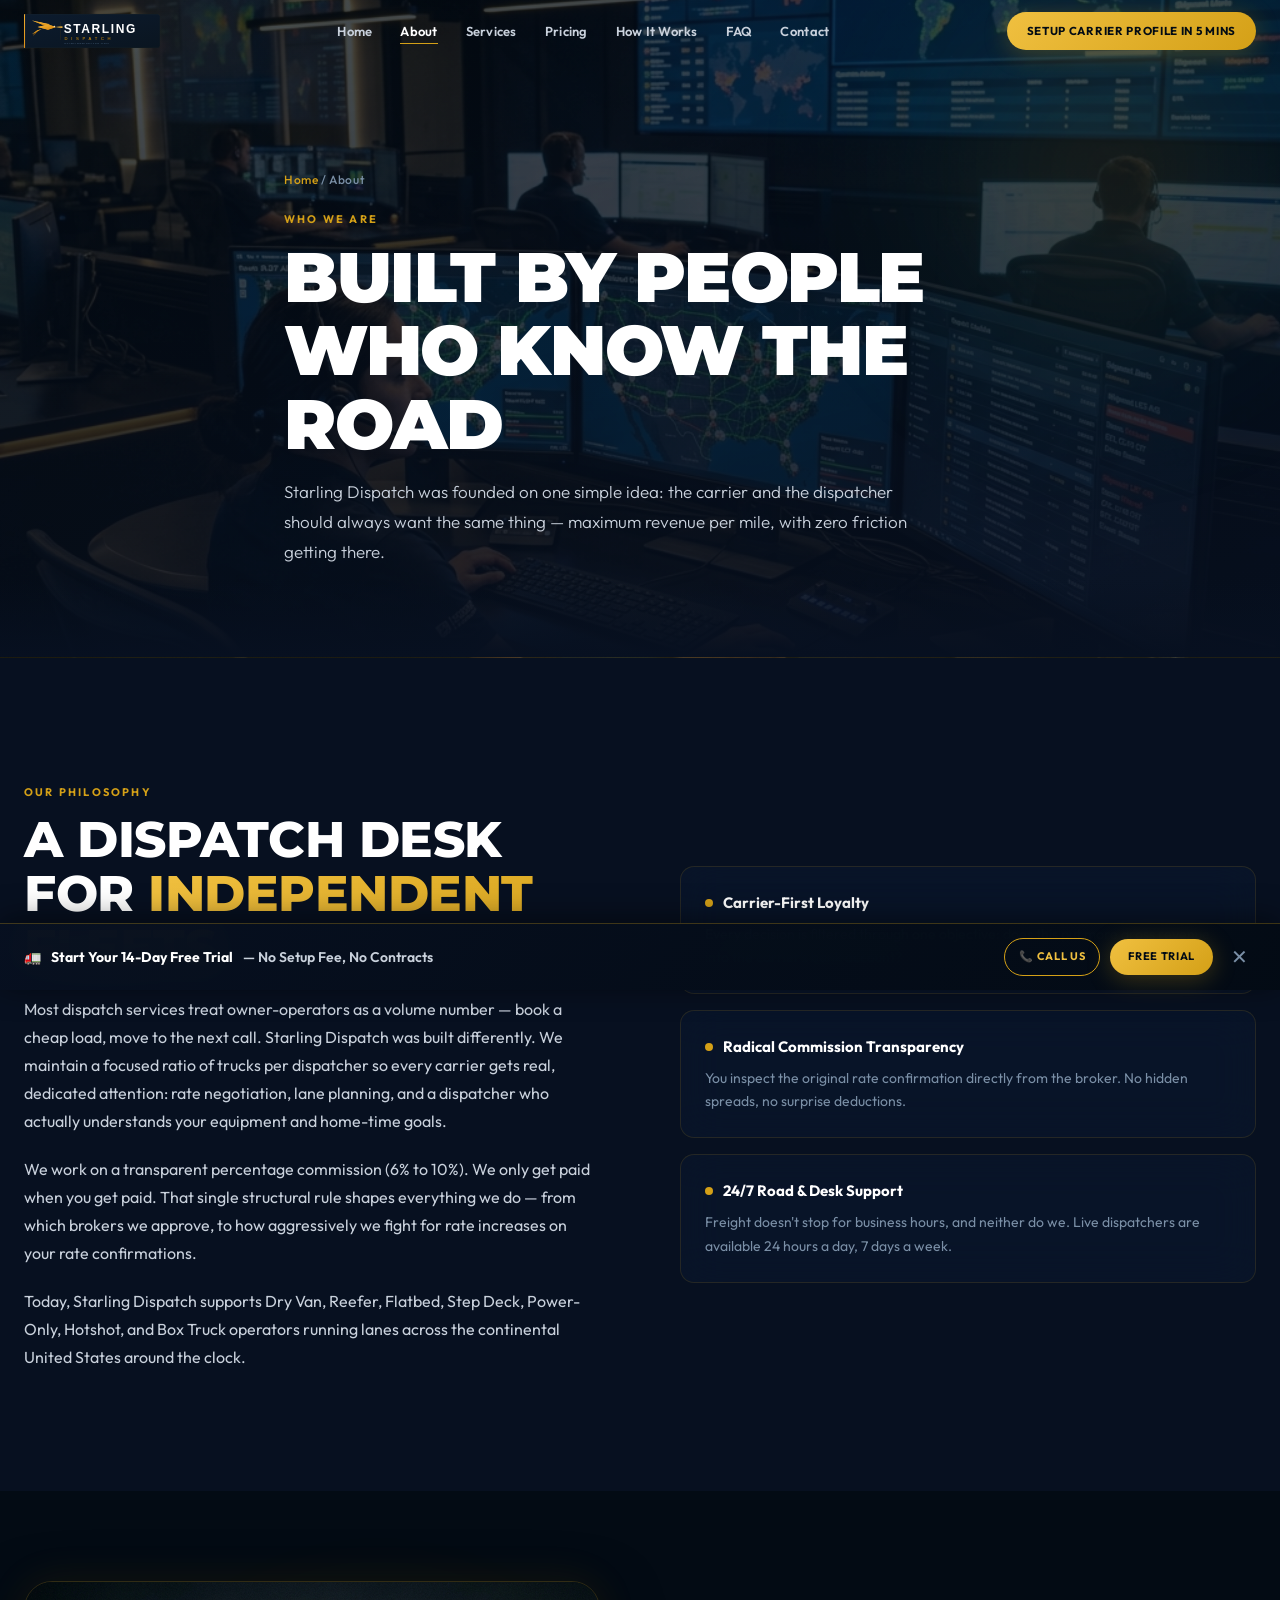
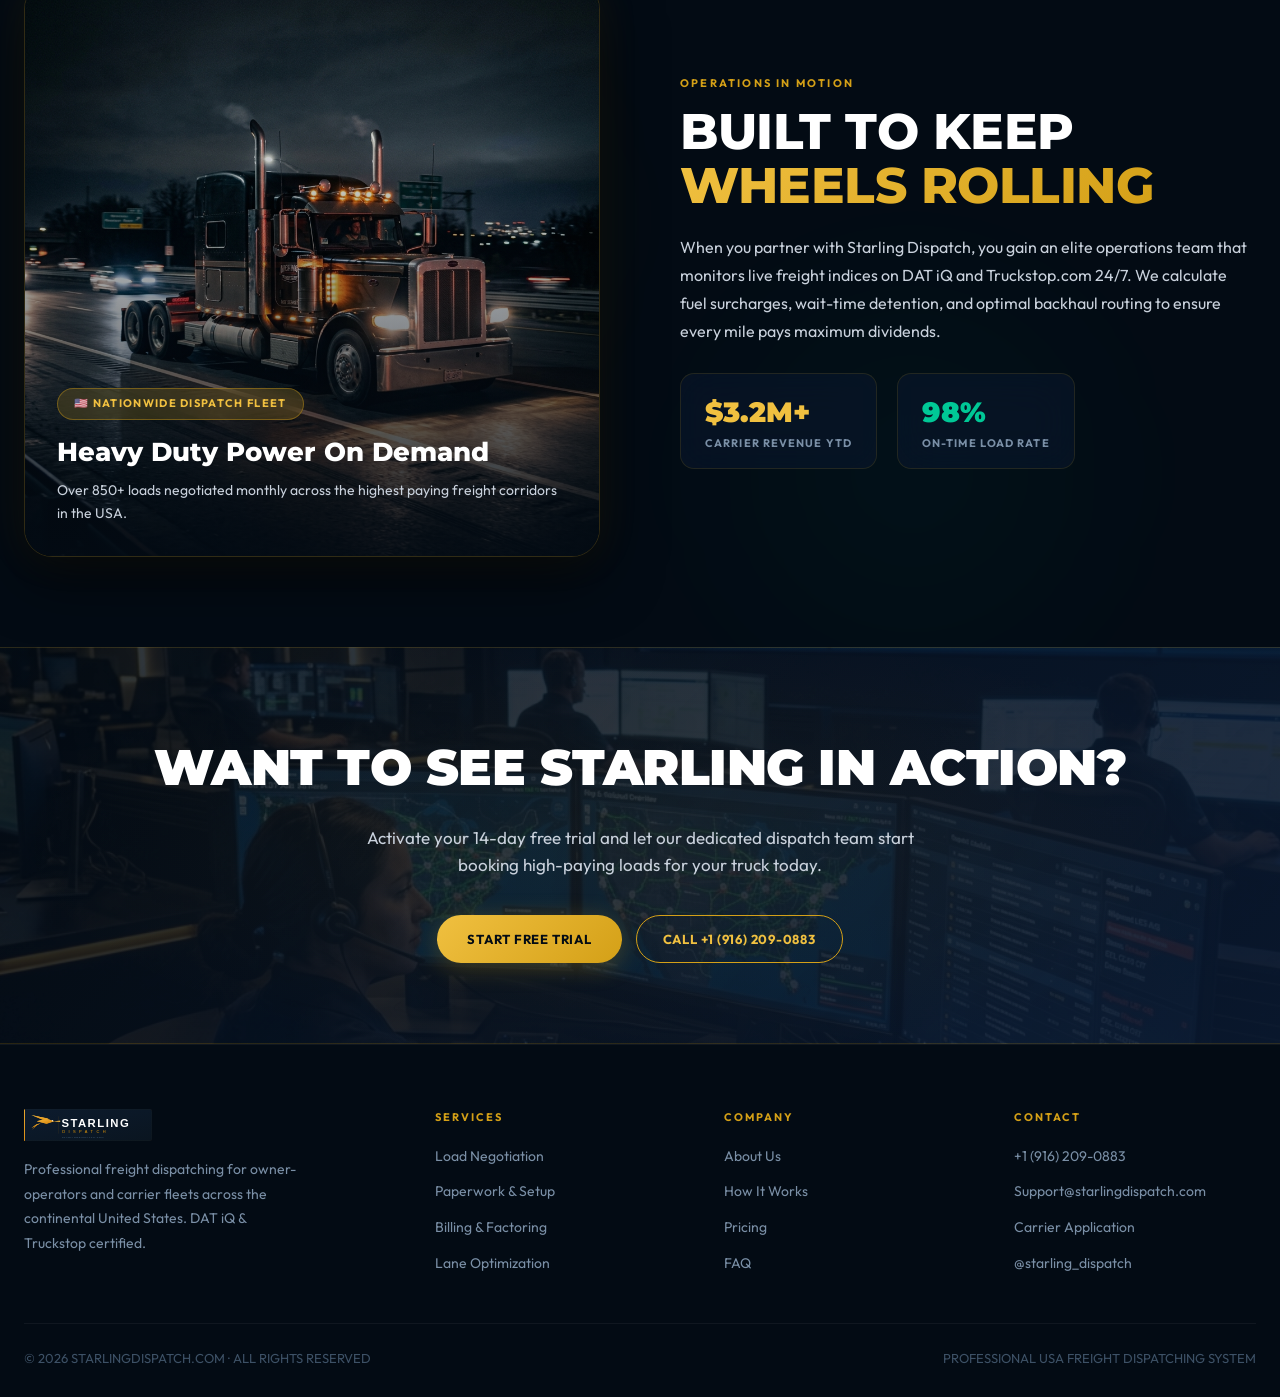
==== commit e215ea0c: "Add files via upload" ====
--- a/about.html
+++ b/about.html
@@ -5,17 +5,35 @@
 <meta name="viewport" content="width=device-width, initial-scale=1.0" />
 <title>About Us — Starling Dispatch</title>
 <meta name="description" content="Starling Dispatch is built by people who know the road. Learn how our owner-operator-first model keeps every incentive aligned with your bottom line." />
+<meta name="theme-color" content="#030B14" />
+<link rel="icon" type="image/svg+xml" href="favicon.svg" />
+
+<!-- Open Graph / Facebook -->
+<meta property="og:type" content="website" />
+<meta property="og:site_name" content="Starling Dispatch" />
+<meta property="og:title" content="About Us — Starling Dispatch" />
+<meta property="og:description" content="Starling Dispatch is built by people who know the road. Learn how our owner-operator-first model keeps every incentive aligned with your bottom line." />
+<meta property="og:image" content="starling-dispatch-banner.svg" />
+<meta property="og:url" content="https://starlingdispatch.com/about.html" />
+
+<!-- Twitter Card -->
+<meta name="twitter:card" content="summary_large_image" />
+<meta name="twitter:title" content="About Us — Starling Dispatch" />
+<meta name="twitter:description" content="Starling Dispatch is built by people who know the road. Learn how our owner-operator-first model keeps every incentive aligned with your bottom line." />
+<meta name="twitter:image" content="starling-dispatch-banner.svg" />
+
 <link rel="preconnect" href="https://fonts.googleapis.com" />
 <link rel="preconnect" href="https://fonts.gstatic.com" crossorigin />
-<link href="https://fonts.googleapis.com/css2?family=Montserrat:wght@300;400;500;600;700;800;900&family=Inter:wght@300;400;500;600;700;800&display=swap" rel="stylesheet" />
+<link href="https://fonts.googleapis.com/css2?family=Montserrat:wght@300;400;500;600;700;800;900&family=Outfit:wght@300;400;500;600;700;800&display=swap" rel="stylesheet" />
 <link rel="stylesheet" href="styles.css" />
 </head>
 <body>
+<a href="#main-content" class="skip-link">Skip to main content</a>
 
 <header>
 <div class="container nav-wrap">
 <a href="index.html" class="logo">
-<img src="starling-dispatch-logo-dark.svg" alt="Starling Dispatch Logo" />
+<img src="starling-dispatch-logo-dark.svg" alt="Starling Dispatch Logo" width="180" height="34" />
 </a>
 <nav>
 <ul>
@@ -35,7 +53,7 @@
 </div>
 </header>
 
-<section class="page-hero">
+<section class="page-hero" id="main-content">
 <div class="container page-hero-content">
 <div class="breadcrumb"><a href="index.html">Home</a> / About</div>
 <span class="section-label">Who We Are</span>
@@ -50,7 +68,7 @@
 <span class="section-label">Our Philosophy</span>
 <h2 class="section-title">A DISPATCH DESK FOR <span>INDEPENDENT FLEETS</span></h2>
 <p style="color:var(--gray-light); line-height:1.75; margin-bottom:20px;">Most dispatch services treat owner-operators as a volume number — book a cheap load, move to the next call. Starling Dispatch was built differently. We maintain a focused ratio of trucks per dispatcher so every carrier gets real, dedicated attention: rate negotiation, lane planning, and a dispatcher who actually understands your equipment and home-time goals.</p>
-<p style="color:var(--gray-light); line-height:1.75; margin-bottom:20px;">We work on a transparent percentage commission (5% to 8%). We only get paid when you get paid. That single structural rule shapes everything we do — from which brokers we approve, to how aggressively we fight for rate increases on your rate confirmations.</p>
+<p style="color:var(--gray-light); line-height:1.75; margin-bottom:20px;">We work on a transparent percentage commission (6% to 10%). We only get paid when you get paid. That single structural rule shapes everything we do — from which brokers we approve, to how aggressively we fight for rate increases on your rate confirmations.</p>
 <p style="color:var(--gray-light); line-height:1.75;">Today, Starling Dispatch supports Dry Van, Reefer, Flatbed, Step Deck, Power-Only, Hotshot, and Box Truck operators running lanes across the continental United States around the clock.</p>
 </div>
 <div class="stagger">
@@ -70,13 +88,46 @@
 </div>
 </section>
 
+<!-- ABOUT FLEET IMAGE SHOWCASE -->
+<section class="fleet-section" style="padding: 90px 0; background: var(--navy-deep); position:relative; overflow:hidden;">
+  <div class="ambient-orb ambient-orb-1" style="top:10%; left:10%;"></div>
+  <div class="ambient-orb ambient-orb-2" style="bottom:10%; right:10%;"></div>
+  <div class="container" style="position:relative; z-index:1;">
+    <div class="story-grid" style="align-items: center;">
+      <div class="showcase-image-card reveal">
+        <img src="power-only.png" alt="Starling Dispatch Freight Operations" loading="lazy" width="800" height="600" />
+        <div class="showcase-image-overlay">
+          <span class="showcase-badge">🇺🇸 Nationwide Dispatch Fleet</span>
+          <h3 style="font-family: var(--font-display); font-size: 26px; font-weight: 800;">Heavy Duty Power On Demand</h3>
+          <p style="font-size: 14px; color: var(--gray-light); margin-top: 6px;">Over 850+ loads negotiated monthly across the highest paying freight corridors in the USA.</p>
+        </div>
+      </div>
+      <div class="reveal">
+        <span class="section-label">Operations In Motion</span>
+        <h2 class="section-title">BUILT TO KEEP <span>WHEELS ROLLING</span></h2>
+        <p style="color:var(--gray-light); line-height:1.75; margin-bottom:20px;">When you partner with Starling Dispatch, you gain an elite operations team that monitors live freight indices on DAT iQ and Truckstop.com 24/7. We calculate fuel surcharges, wait-time detention, and optimal backhaul routing to ensure every mile pays maximum dividends.</p>
+        <div style="display:flex; gap:20px; flex-wrap:wrap; margin-top:28px;">
+          <div style="background:var(--glass-bg); border:var(--glass-border); border-radius:var(--radius-md); padding:16px 24px; backdrop-filter:var(--glass-blur);">
+            <div style="font-family:var(--font-display); font-size:28px; font-weight:900; color:var(--gold-light);">$3.2M+</div>
+            <div style="font-size:11px; font-weight:700; text-transform:uppercase; color:var(--gray-mid); letter-spacing:.1em;">Carrier Revenue YTD</div>
+          </div>
+          <div style="background:var(--glass-bg); border:var(--glass-border); border-radius:var(--radius-md); padding:16px 24px; backdrop-filter:var(--glass-blur);">
+            <div style="font-family:var(--font-display); font-size:28px; font-weight:900; color:var(--emerald);">98%</div>
+            <div style="font-size:11px; font-weight:700; text-transform:uppercase; color:var(--gray-mid); letter-spacing:.1em;">On-Time Load Rate</div>
+          </div>
+        </div>
+      </div>
+    </div>
+  </div>
+</section>
+
 <section class="cta-band">
 <div class="cta-band-inner container">
 <h2>WANT TO SEE STARLING IN ACTION?</h2>
 <p>Activate your 14-day free trial and let our dedicated dispatch team start booking high-paying loads for your truck today.</p>
 <div class="cta-band-actions">
 <a href="contact.html" class="btn btn-primary">Start Free Trial</a>
-<a href="tel:+19253105443" class="btn btn-ghost">Call +1 925 310 5443</a>
+<a href="tel:+19162090883" class="btn btn-ghost">Call +1 (916) 209-0883</a>
 </div>
 </div>
 </section>
@@ -85,7 +136,7 @@
 <div class="container">
 <div class="footer-grid">
 <div>
-  <div class="footer-logo"><img src="starling-dispatch-logo-dark.svg" alt="Starling Dispatch" /></div>
+  <div class="footer-logo"><img src="starling-dispatch-logo-dark.svg" alt="Starling Dispatch" loading="lazy" width="180" height="34" /></div>
   <p class="footer-brand-desc">Professional freight dispatching for owner-operators and carrier fleets across the continental United States. DAT iQ & Truckstop certified.</p>
 </div>
 <div class="footer-col">
@@ -109,7 +160,7 @@
 <div class="footer-col">
   <h4>Contact</h4>
   <ul>
-    <li><a href="tel:+19253105443">+1 925 310 5443</a></li>
+    <li><a href="tel:+19162090883">+1 (916) 209-0883</a></li>
     <li><a href="mailto:Support@starlingdispatch.com">Support@starlingdispatch.com</a></li>
     <li><a href="contact.html">Carrier Application</a></li>
     <li><a href="https://instagram.com/starling_dispatch" target="_blank">@starling_dispatch</a></li>
@@ -128,7 +179,8 @@
     🚛 <strong>Start Your 14-Day Free Trial</strong> <span class="hide-mobile">— No Setup Fee, No Contracts</span>
   </div>
   <div class="sticky-cta-actions">
-    <a href="contact.html" class="btn btn-primary" style="padding:10px 22px; font-size:11px;">Apply Now</a>
+    <a href="tel:+19162090883" class="btn btn-ghost" style="padding:9px 14px; font-size:11px;">📞 Call Us</a>
+    <a href="contact.html" class="btn btn-primary" style="padding:9px 18px; font-size:11px;">Free Trial</a>
     <button class="sticky-cta-close" aria-label="Dismiss">✕</button>
   </div>
 </div>
--- a/styles.css
+++ b/styles.css
@@ -1,8 +1,8 @@
 /* ══════════════════════════════════════════════════════
    STARLING DISPATCH — PREMIUM DESIGN SYSTEM v2.0
-   Montserrat (Display) + Inter (Body) | Navy × Gold
+   Montserrat (Display) + Outfit (Body) | Navy × Gold
 ══════════════════════════════════════════════════════ */
-@import url('https://fonts.googleapis.com/css2?family=Montserrat:wght@300;400;500;600;700;800;900&family=Inter:wght@300;400;500;600;700;800&display=swap');
+@import url('https://fonts.googleapis.com/css2?family=Montserrat:wght@300;400;500;600;700;800;900&family=Outfit:wght@300;400;500;600;700;800&display=swap');
 
 :root {
   --navy-deep:   #030B14;
@@ -21,7 +21,7 @@
   --gray-mid:    #7A8FA6;
   --gray-dark:   #3D5166;
   --font-display:'Montserrat','Arial Black',sans-serif;
-  --font-body:   'Inter',system-ui,-apple-system,sans-serif;
+  --font-body:   'Outfit',system-ui,-apple-system,sans-serif;
   --radius-sm:   8px;
   --radius-md:   14px;
   --radius-lg:   20px;
@@ -40,10 +40,43 @@
 
 *,*::before,*::after{box-sizing:border-box;margin:0;padding:0;}
 html{scroll-behavior:smooth;font-size:16px;}
-body{font-family:var(--font-body);background:var(--navy-deep);color:var(--white);line-height:1.6;overflow-x:hidden;-webkit-font-smoothing:antialiased;}
+body{
+  font-family:var(--font-body);
+  background-color:var(--navy-deep);
+  background-image:
+    radial-gradient(circle at 12% 18%, rgba(212,160,23,0.06) 0%, transparent 40%),
+    radial-gradient(circle at 88% 35%, rgba(0,200,150,0.04) 0%, transparent 45%),
+    radial-gradient(circle at 25% 65%, rgba(212,160,23,0.04) 0%, transparent 35%),
+    radial-gradient(circle at 80% 85%, rgba(15,35,64,0.6) 0%, transparent 50%),
+    linear-gradient(rgba(212,160,23,0.02) 1px, transparent 1px),
+    linear-gradient(90deg, rgba(212,160,23,0.02) 1px, transparent 1px);
+  background-size:100% 100%, 100% 100%, 100% 100%, 100% 100%, 72px 72px, 72px 72px;
+  background-attachment:fixed;
+  color:var(--white);
+  line-height:1.6;
+  overflow-x:hidden;
+  -webkit-font-smoothing:antialiased;
+}
 img{max-width:100%;display:block;}
 a{color:inherit;text-decoration:none;}
 ul{list-style:none;}
+
+/* ACCESSIBILITY SKIP LINK */
+.skip-link{position:absolute;top:-100px;left:20px;background:var(--gold);color:var(--navy-deep);padding:12px 20px;font-weight:700;font-size:13px;border-radius:var(--radius-sm);z-index:10000;transition:top .2s ease;text-decoration:none;box-shadow:0 4px 20px rgba(0,0,0,.5);}
+.skip-link:focus{top:20px;outline:3px solid var(--white);}
+
+/* AMBIENT FLOATING LIGHT ORBS */
+.ambient-orb{position:absolute;border-radius:50%;filter:blur(80px);pointer-events:none;z-index:0;opacity:0.65;}
+.ambient-orb-1{top:15%;left:20%;width:500px;height:500px;background:radial-gradient(circle,rgba(212,160,23,0.12) 0%,rgba(212,160,23,0.01) 60%,transparent 80%);animation:orb-drift-1 16s ease-in-out infinite alternate;}
+.ambient-orb-2{top:45%;right:10%;width:480px;height:480px;background:radial-gradient(circle,rgba(0,200,150,0.08) 0%,rgba(0,200,150,0.01) 60%,transparent 80%);animation:orb-drift-2 20s ease-in-out infinite alternate;}
+.ambient-orb-3{bottom:15%;left:15%;width:420px;height:420px;background:radial-gradient(circle,rgba(212,160,23,0.09) 0%,transparent 70%);animation:orb-drift-1 18s ease-in-out infinite alternate-reverse;}
+
+@keyframes orb-drift-1{0%{transform:translate(0,0) scale(1);}50%{transform:translate(70px,40px) scale(1.12);}100%{transform:translate(-40px,30px) scale(0.92);}}
+@keyframes orb-drift-2{0%{transform:translate(0,0) scale(1);}50%{transform:translate(-60px,-40px) scale(1.15);}100%{transform:translate(50px,-20px) scale(0.95);}}
+@media(prefers-reduced-motion:reduce){.ambient-orb-1,.ambient-orb-2,.ambient-orb-3,.hero-ambient-glow{animation:none;}}
+
+/* HERO AMBIENT GLOW */
+.hero-ambient-glow{position:absolute;top:15%;left:25%;width:550px;height:550px;background:radial-gradient(circle,rgba(212,160,23,.09) 0%,rgba(0,200,150,.03) 40%,transparent 70%);filter:blur(60px);pointer-events:none;animation:orb-drift-1 12s ease-in-out infinite alternate;z-index:0;}
 
 .container{width:100%;max-width:1280px;margin:0 auto;padding:0 24px;}
 
@@ -278,7 +311,8 @@
 .faq-answer{padding:0 24px 22px;color:var(--gray-mid);font-size:15px;line-height:1.75;}
 
 /* PAGE HERO */
-.page-hero{position:relative;padding:160px 0 80px;background:linear-gradient(165deg,rgba(3,11,20,.65),rgba(7,16,32,.90)),url('hero-bg.png') center/cover no-repeat;border-bottom:1px solid rgba(255,255,255,.05);overflow:hidden;}
+.page-hero{position:relative;padding:170px 0 90px;background:linear-gradient(165deg,rgba(3,11,20,.72),rgba(7,16,32,.92)),url('hero-bg.png') center/cover no-repeat;border-bottom:1px solid rgba(212,160,23,.12);overflow:hidden;}
+.page-hero::before{content:'';position:absolute;top:-20%;right:-10%;width:600px;height:600px;background:radial-gradient(circle,rgba(212,160,23,.12) 0%,rgba(0,200,150,.04) 40%,transparent 70%);filter:blur(60px);pointer-events:none;animation:orb-drift-1 14s ease-in-out infinite alternate;}
 .page-hero::after{content:'';position:absolute;bottom:-1px;left:0;right:0;height:80px;background:linear-gradient(0deg,var(--navy-bg),transparent);}
 .page-hero-content{position:relative;z-index:1;max-width:760px;}
 .breadcrumb{font-size:12px;font-weight:500;color:var(--gray-mid);margin-bottom:16px;letter-spacing:.05em;}
@@ -286,8 +320,15 @@
 .breadcrumb a:hover{color:var(--gold-light);}
 .page-hero h1{font-family:var(--font-display);font-size:clamp(38px,5.5vw,70px);font-weight:900;letter-spacing:-.02em;line-height:1.05;color:var(--white);margin-bottom:16px;}
 
+/* SHOWCASE IMAGE CARDS & VISUAL SPLITS */
+.showcase-image-card{position:relative;border-radius:var(--radius-xl);overflow:hidden;border:1px solid rgba(212,160,23,.22);box-shadow:0 20px 60px rgba(0,0,0,.60),0 0 40px rgba(212,160,23,.10);min-height:380px;}
+.showcase-image-card img{width:100%;height:100%;object-fit:cover;display:block;transition:transform .70s cubic-bezier(0.16,1,0.3,1);}
+.showcase-image-card:hover img{transform:scale(1.06);}
+.showcase-image-overlay{position:absolute;inset:0;background:linear-gradient(0deg,rgba(3,11,20,.92) 0%,rgba(3,11,20,.30) 55%,transparent 100%);display:flex;flex-direction:column;justify-content:flex-end;padding:32px;}
+.showcase-badge{display:inline-flex;align-items:center;gap:8px;background:rgba(212,160,23,.18);border:1px solid rgba(212,160,23,.40);border-radius:var(--radius-full);padding:6px 16px;font-size:11px;font-weight:700;letter-spacing:.12em;text-transform:uppercase;color:var(--gold-light);margin-bottom:12px;backdrop-filter:blur(10px);width:fit-content;}
+
 /* ABOUT STORY */
-.story-section{padding:120px 0;background:var(--navy-bg);}
+.story-section{padding:120px 0;background:var(--navy-bg);position:relative;overflow:hidden;}
 .story-grid{display:grid;grid-template-columns:1fr 1fr;gap:80px;align-items:center;}
 .value-card{background:var(--glass-bg);border:var(--glass-border);border-radius:var(--radius-md);padding:24px;margin-bottom:16px;backdrop-filter:var(--glass-blur);transition:all var(--t-base);}
 .value-card:last-child{margin-bottom:0;}
@@ -387,7 +428,40 @@
 ::-webkit-scrollbar-thumb{background:rgba(212,160,23,.30);border-radius:3px;}
 ::-webkit-scrollbar-thumb:hover{background:rgba(212,160,23,.55);}
 
-/* RESPONSIVE */
+/* RANGE SLIDER ENHANCEMENT FOR MOBILE TOUCH */
+.calc-range{
+  -webkit-appearance:none;
+  appearance:none;
+  width:100%;
+  height:10px;
+  border-radius:5px;
+  background:rgba(255,255,255,.14);
+  outline:none;
+  margin:16px 0;
+  cursor:pointer;
+}
+.calc-range::-webkit-slider-thumb{
+  -webkit-appearance:none;
+  appearance:none;
+  width:28px;
+  height:28px;
+  border-radius:50%;
+  background:linear-gradient(135deg,var(--gold-light),var(--gold));
+  cursor:pointer;
+  box-shadow:0 2px 10px rgba(212,160,23,.60);
+  border:2px solid var(--navy-deep);
+}
+.calc-range::-moz-range-thumb{
+  width:28px;
+  height:28px;
+  border-radius:50%;
+  background:linear-gradient(135deg,var(--gold-light),var(--gold));
+  cursor:pointer;
+  box-shadow:0 2px 10px rgba(212,160,23,.60);
+  border:2px solid var(--navy-deep);
+}
+
+/* RESPONSIVE BREAKPOINTS (TRUCKER MOBILE OPTIMIZED) */
 @media(max-width:1100px){
   .footer-grid{grid-template-columns:1fr 1fr;}
   .pricing-card.popular{transform:none;}
@@ -396,7 +470,12 @@
 }
 @media(max-width:900px){
   .hero-grid{grid-template-columns:1fr;}
-  .calc-card{display:none;}
+  .hero-calculator{margin-top:40px;}
+  .calc-card{padding:24px;}
+  .calc-card::before{display:none;}
+  .calc-output-val{font-size:36px;}
+  .calc-source-toggle{flex-wrap:wrap;}
+  .calc-source-btn{flex:1;min-width:0;text-align:center;padding:8px 8px;font-size:11px;min-height:38px;}
   .stats-grid{grid-template-columns:repeat(2,1fr);}
   .fleet-grid{grid-template-columns:repeat(2,1fr);}
   .services-grid{grid-template-columns:repeat(2,1fr);}
@@ -409,20 +488,62 @@
   .metrics-grid{grid-template-columns:repeat(2,1fr);}
 }
 @media(max-width:640px){
+  /* Base typography & container on phones */
+  .container{padding:0 18px;}
+  .section-title{font-size:clamp(26px,6.5vw,36px);}
+  
+  /* Hero section mobile */
+  .hero{padding:110px 0 40px;min-height:auto;}
+  .hero-content h1{font-size:clamp(32px,8vw,46px);margin-bottom:18px;}
+  .hero-eyebrow{font-size:10px;padding:5px 12px;}
+  .hero-actions{flex-direction:column;width:100%;gap:12px;margin-bottom:28px;}
+  .hero-actions .btn{width:100%;min-height:48px;font-size:13px;}
+  .hero-guarantee{display:flex;flex-direction:column;gap:10px;padding-top:20px;}
+  
+  /* Form inputs - 16px font to prevent iOS auto-zoom */
+  .form-group input,.form-group select,.form-group textarea{font-size:16px;min-height:48px;padding:12px 14px;}
+  .form-row,.form-group-row{grid-template-columns:1fr;}
+  
+  /* Grids */
   .stats-grid{grid-template-columns:1fr 1fr;}
-  .fleet-grid{grid-template-columns:1fr;}
-  .services-grid{grid-template-columns:1fr;}
-  .form-row,.form-group-row{grid-template-columns:1fr;}
+  .stat-card{padding:28px 14px;}
+  .stat-number{font-size:36px;}
+  .fleet-grid{grid-template-columns:1fr;gap:20px;}
+  .fleet-card{min-height:300px;}
+  .services-grid{grid-template-columns:1fr;gap:18px;}
+  .showcase-image-card{min-height:300px;}
+  
+  /* Calculator touch optimization */
+  .calc-card{padding:20px 16px;}
+  .calc-field select{font-size:15px;min-height:46px;}
+  .calc-output-box{padding:18px 14px;}
+  .calc-output-val{font-size:32px;}
+  
+  /* Navigation mobile menu */
+  nav,.header-cta{display:none;}
+  nav.nav-open{display:flex;}
+  nav.nav-open ul{flex-direction:column;position:fixed;inset:0;background:rgba(3,11,20,.98);backdrop-filter:blur(25px);-webkit-backdrop-filter:blur(25px);align-items:center;justify-content:center;gap:12px;z-index:99999;}
+  nav.nav-open ul li a{font-size:22px;font-weight:700;padding:12px 28px;min-height:48px;display:flex;align-items:center;}
+  .nav-toggle{display:flex;align-items:center;justify-content:center;width:44px;height:44px;font-size:22px;z-index:100001;}
+  
+  /* Sticky Action Bar for Mobile */
+  .sticky-cta{padding:10px 16px max(12px, env(safe-area-inset-bottom, 12px));gap:10px;}
+  .sticky-cta-text{font-size:12px;line-height:1.3;}
+  .sticky-cta-text .hide-mobile{display:none;}
+  .sticky-cta-actions{gap:8px;}
+  .sticky-cta-actions .btn{padding:8px 14px;font-size:11px;min-height:38px;}
+  
+  /* Footer & misc */
   .footer-grid{grid-template-columns:1fr;gap:32px;}
   .footer-bottom{flex-direction:column;text-align:center;}
-  nav,.header-cta{display:none;}
-  nav.nav-open{display:flex;}
-  nav.nav-open ul{flex-direction:column;position:fixed;inset:0;background:rgba(3,11,20,.98);align-items:center;justify-content:center;gap:8px;z-index:9999;}
-  nav.nav-open ul li a{font-size:22px;font-weight:700;padding:14px 24px;}
-  .nav-toggle{display:flex;align-items:center;justify-content:center;}
   .metrics-grid{grid-template-columns:1fr 1fr;}
-  .how-step{grid-template-columns:60px 1fr;}
-  .how-step-num{width:60px;height:60px;font-size:22px;}
-  .sticky-cta-text .hide-mobile{display:none;}
+  .how-step{grid-template-columns:50px 1fr;}
+  .how-step-num{width:50px;height:50px;font-size:20px;}
   .trust-item{padding:8px 12px;font-size:10px;}
-}
+  .trust-strip-inner{flex-wrap:wrap;justify-content:center;}
+}
+@media(max-width:380px){
+  .hero-content h1{font-size:30px;}
+  .calc-output-val{font-size:28px;}
+  .stats-grid{grid-template-columns:1fr;}
+}
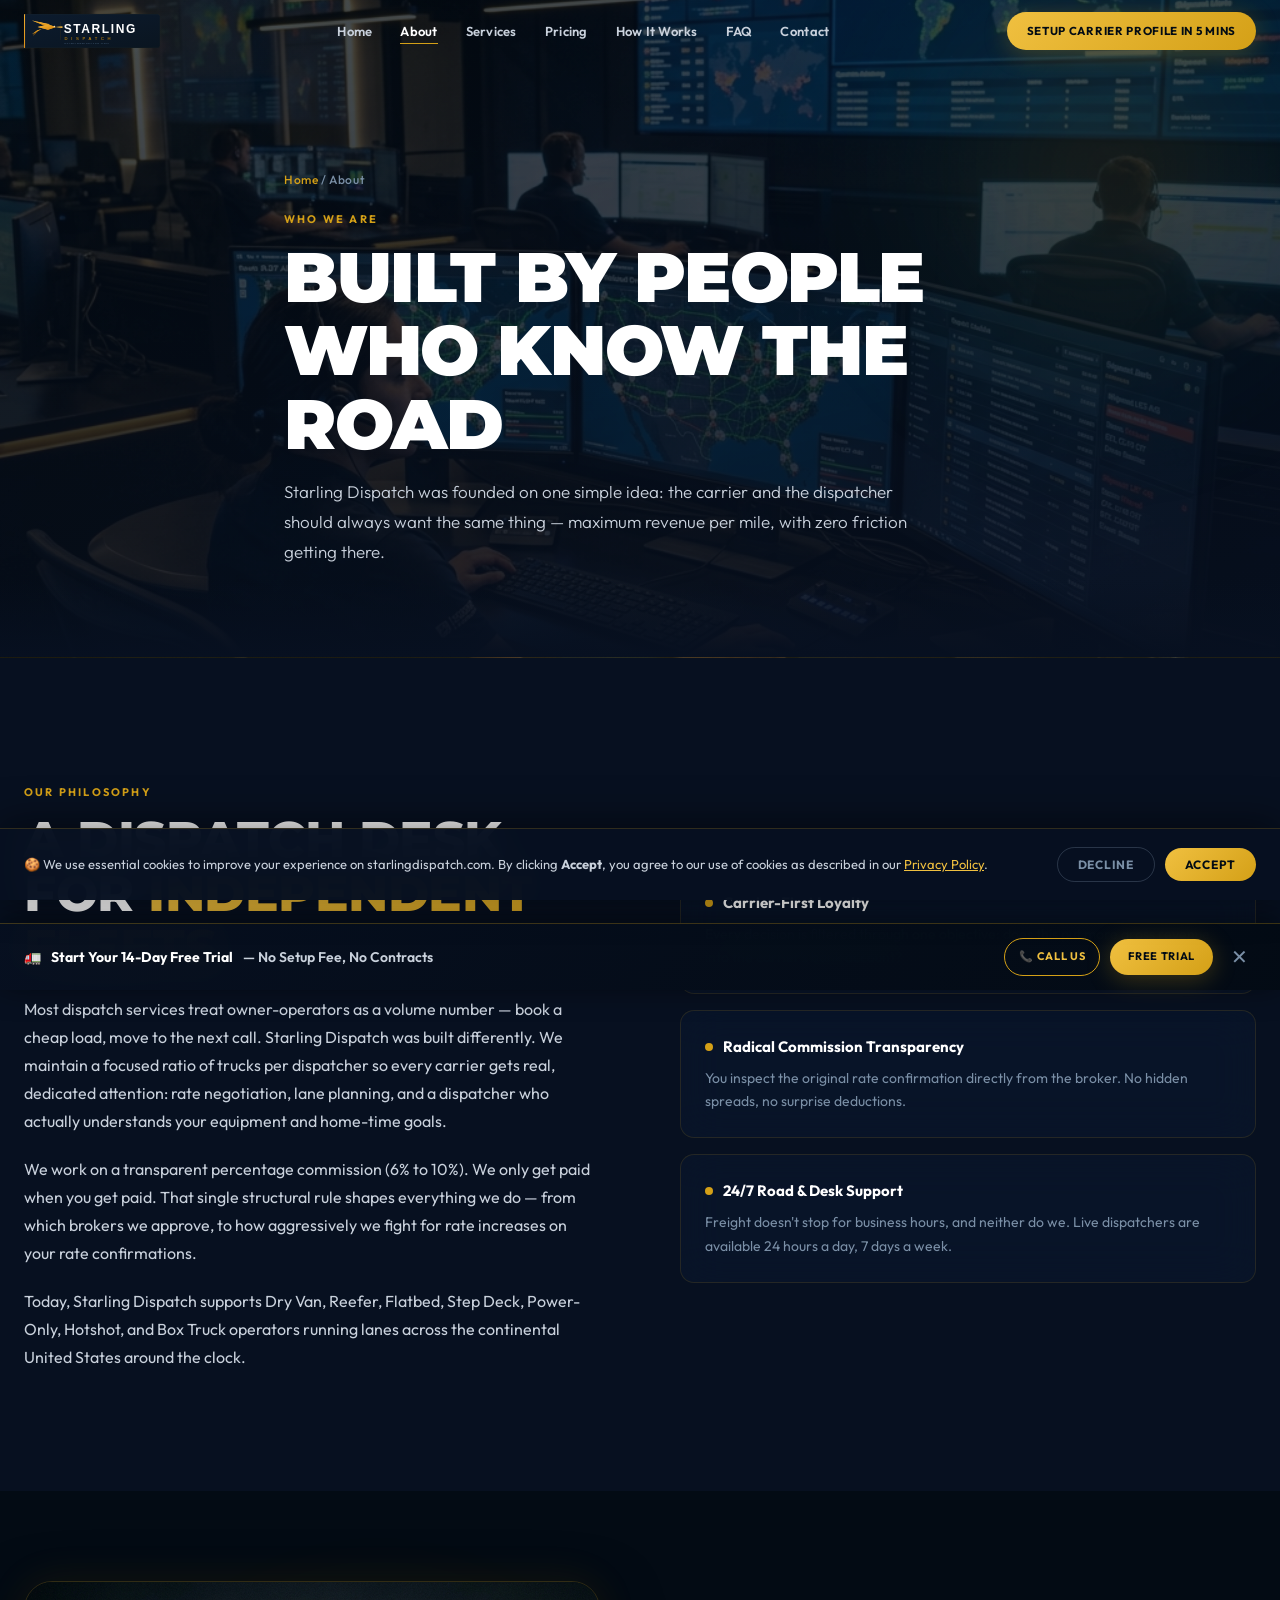
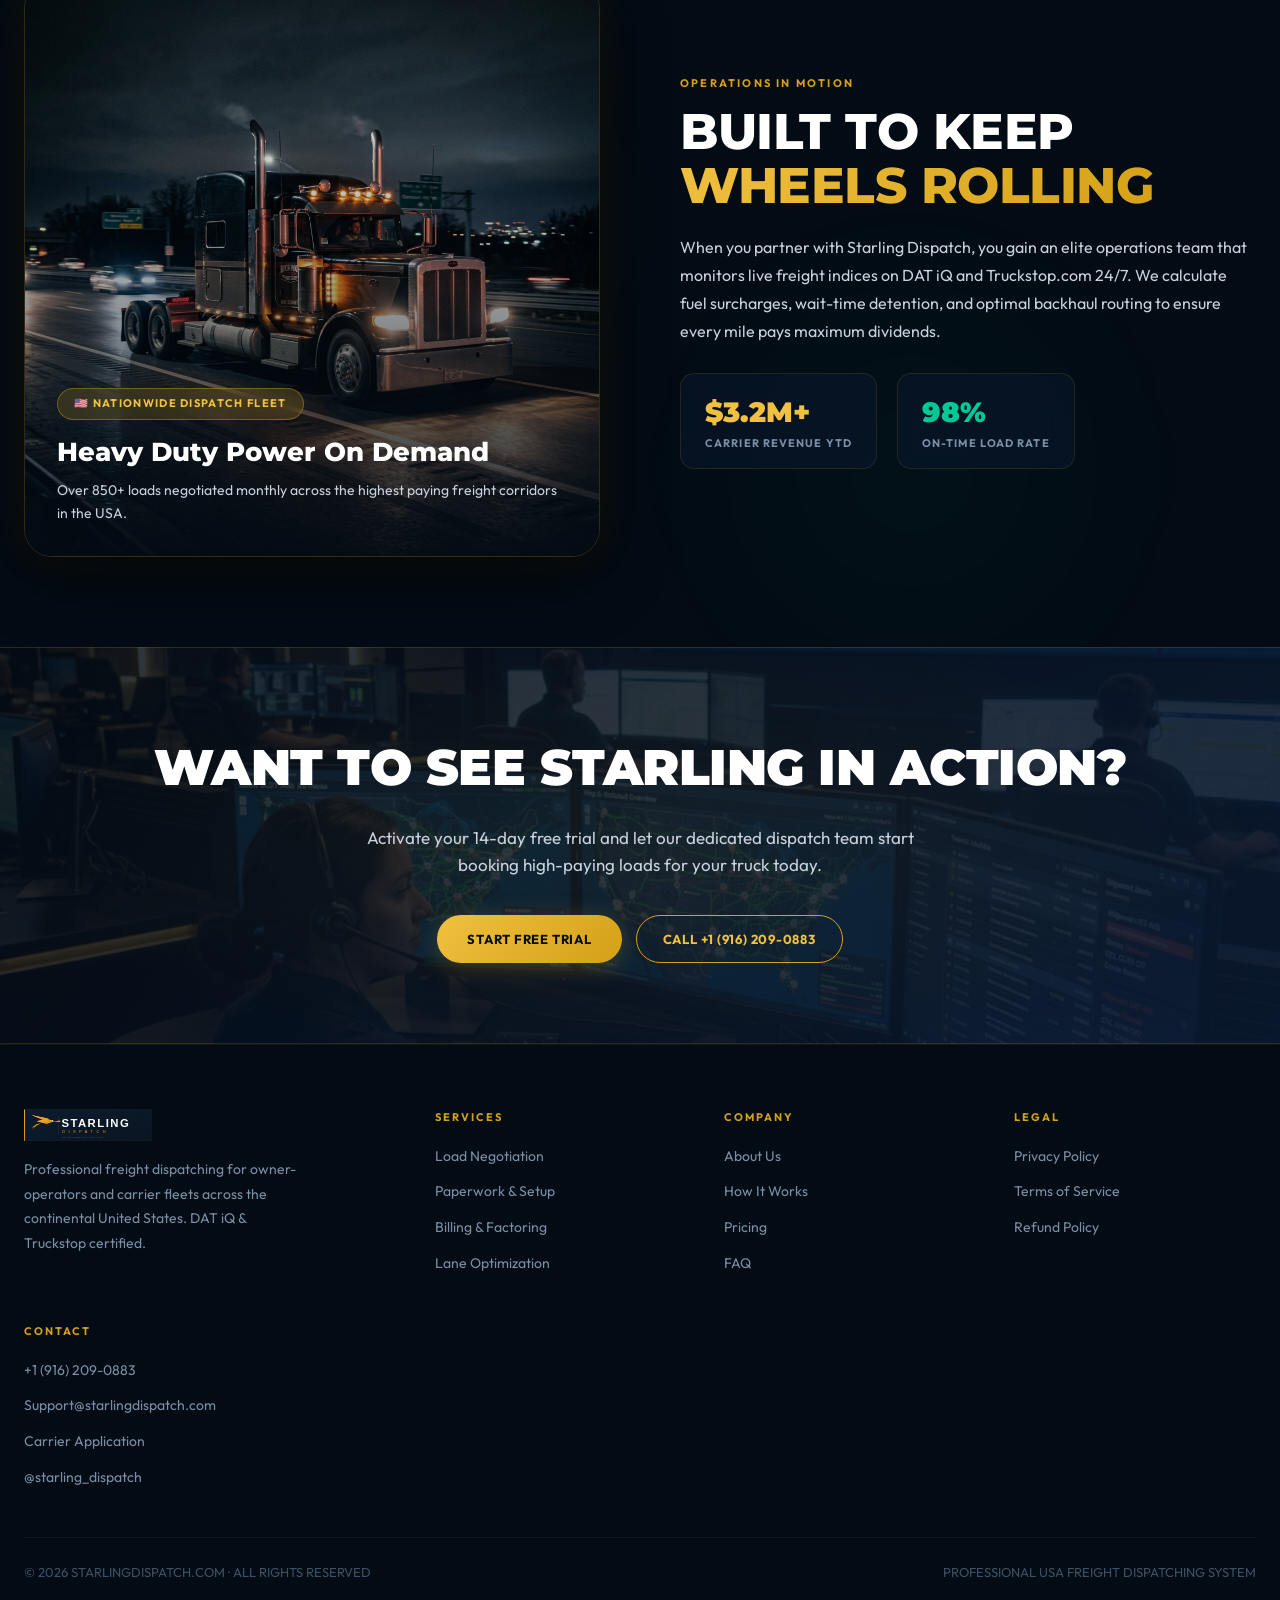
==== commit 3988c0c0: "Add files via upload" ====
--- a/about.html
+++ b/about.html
@@ -158,6 +158,14 @@
   </ul>
 </div>
 <div class="footer-col">
+  <h4>Legal</h4>
+  <ul>
+    <li><a href="privacy-policy.html">Privacy Policy</a></li>
+    <li><a href="terms-of-service.html">Terms of Service</a></li>
+    <li><a href="refund-policy.html">Refund Policy</a></li>
+  </ul>
+</div>
+<div class="footer-col">
   <h4>Contact</h4>
   <ul>
     <li><a href="tel:+19162090883">+1 (916) 209-0883</a></li>
--- a/styles.css
+++ b/styles.css
@@ -356,8 +356,13 @@
 .form-group textarea{min-height:110px;resize:vertical;}
 .form-group input:focus,.form-group select:focus,.form-group textarea:focus{border-color:rgba(212,160,23,.50);box-shadow:0 0 0 3px rgba(212,160,23,.08);}
 .form-group input::placeholder,.form-group textarea::placeholder{color:var(--gray-dark);}
-.form-status{margin-top:16px;padding:14px 18px;border-radius:var(--radius-sm);font-size:14px;display:none;}
-.form-status.success{display:block;background:rgba(0,200,150,.10);border:1px solid rgba(0,200,150,.25);color:var(--emerald);}
+.form-status{margin-top:16px;padding:14px 18px;border-radius:var(--radius-sm);font-size:14px;line-height:1.5;display:none;}
+.form-status.success{display:block;background:rgba(0,200,150,.10);border:1px solid rgba(0,200,150,.30);color:var(--emerald);}
+.form-status.error{display:block;background:rgba(239,68,68,.10);border:1px solid rgba(239,68,68,.30);color:#fca5a5;}
+.form-status.loading{display:flex;align-items:center;gap:10px;background:rgba(212,160,23,.10);border:1px solid rgba(212,160,23,.30);color:var(--gold-light);}
+.btn.is-loading{pointer-events:none;opacity:0.85;cursor:not-allowed;}
+.btn.is-loading::after{content:'';display:inline-block;width:14px;height:14px;margin-left:8px;border:2px solid currentColor;border-top-color:transparent;border-radius:50%;animation:btn-spin .6s linear infinite;}
+@keyframes btn-spin{to{transform:rotate(360deg);}}
 
 /* METRICS */
 .metrics{background:var(--navy-mid);border-top:1px solid rgba(255,255,255,.04);border-bottom:1px solid rgba(255,255,255,.04);padding:48px 0;}
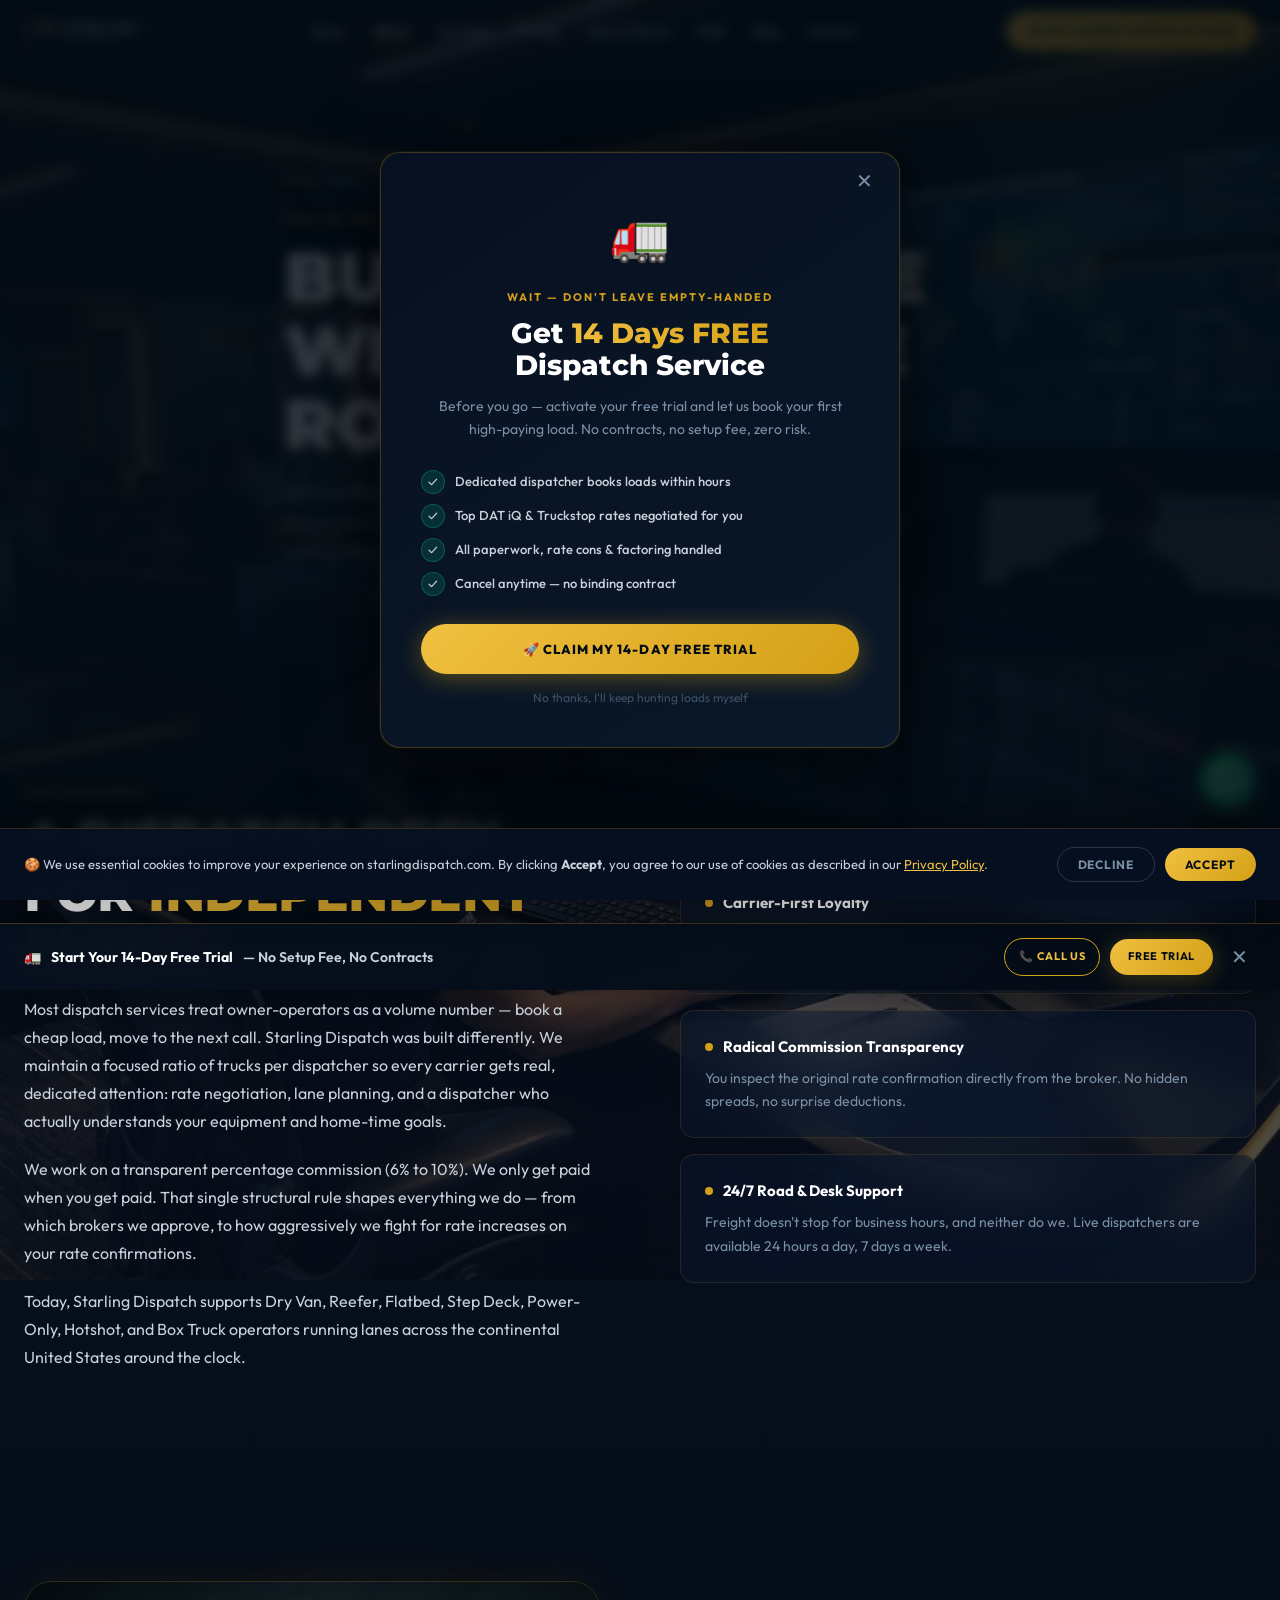
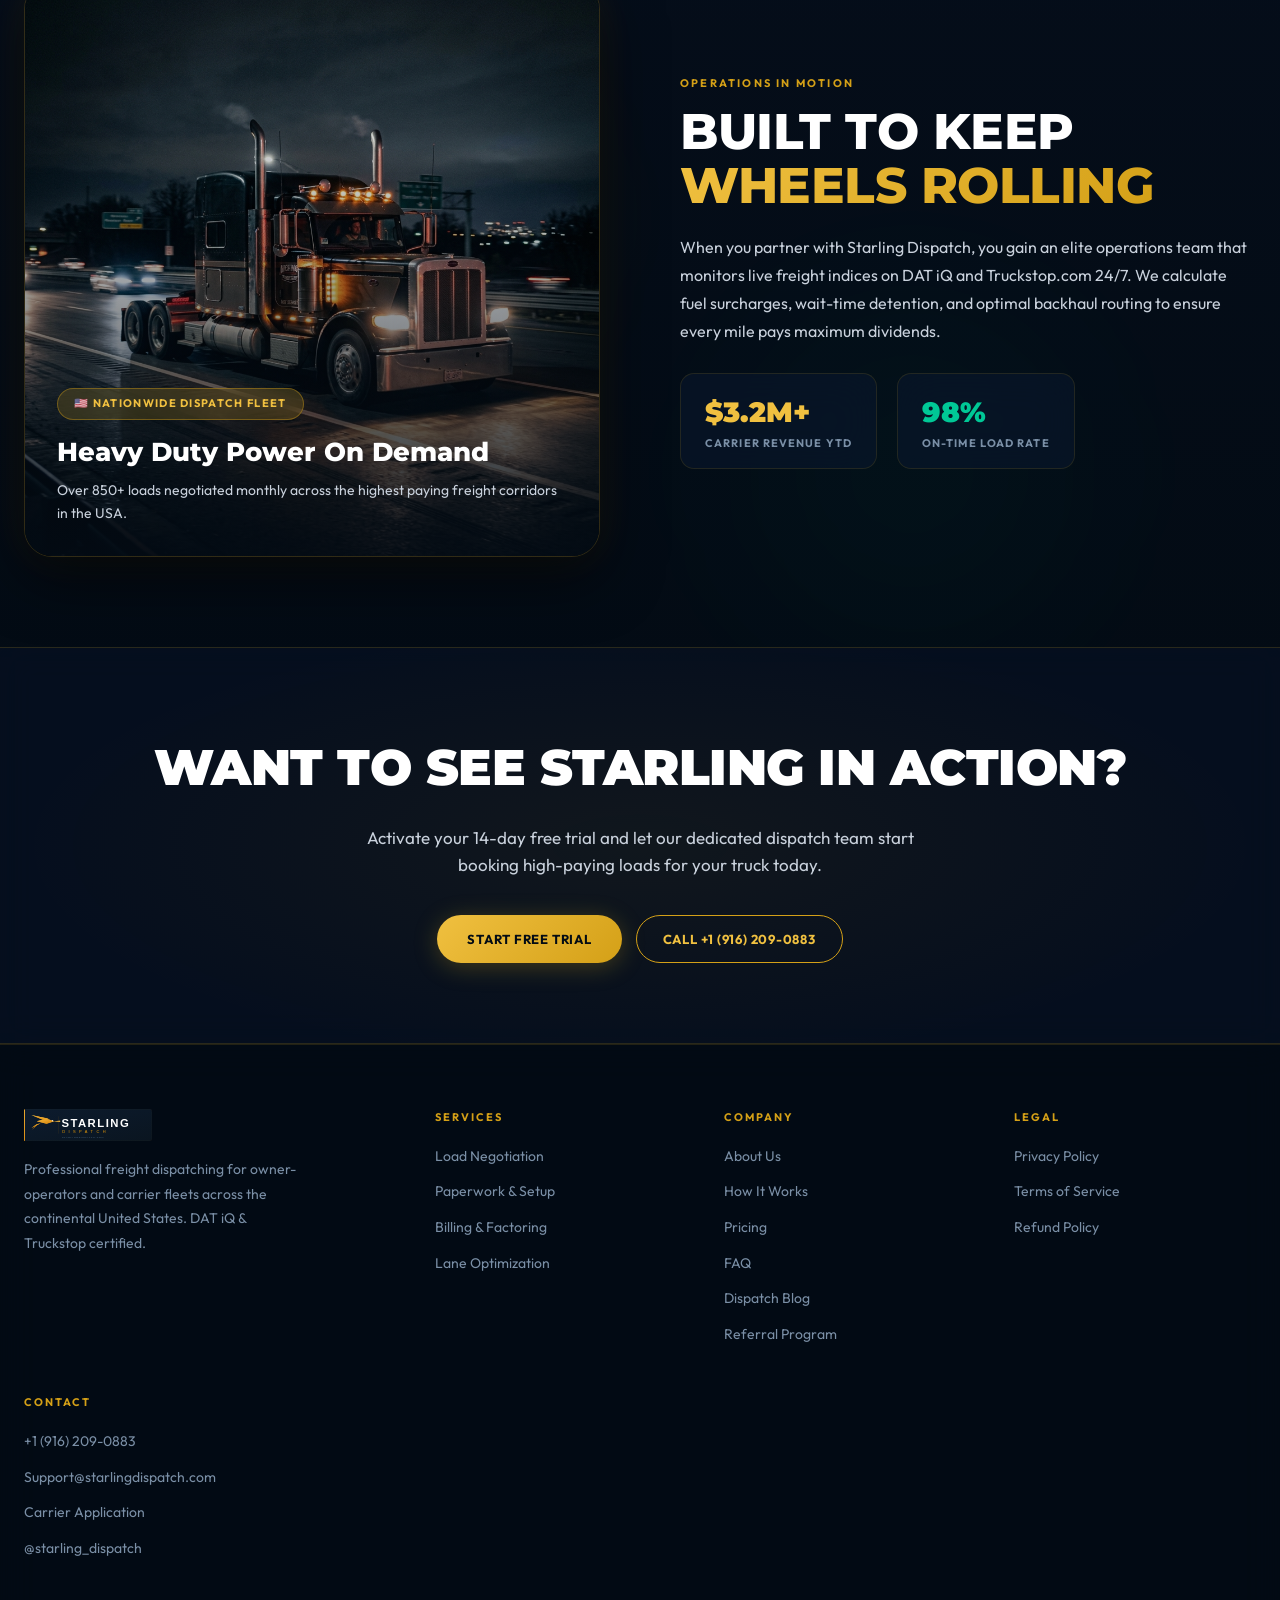
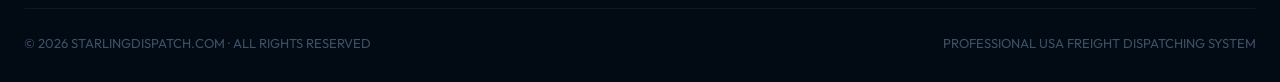
==== commit aee177ed: "Add files via upload" ====
--- a/about.html
+++ b/about.html
@@ -42,7 +42,8 @@
 <li><a href="services.html">Services</a></li>
 <li><a href="pricing.html">Pricing</a></li>
 <li><a href="how-it-works.html">How It Works</a></li>
-<li><a href="faq.html">FAQ</a></li>
+<li><a href="faq.html">FAQ</a></li>
+<li><a href="blog.html">Blog</a></li>
 <li><a href="contact.html">Contact</a></li>
 </ul>
 </nav>
@@ -89,7 +90,7 @@
 </section>
 
 <!-- ABOUT FLEET IMAGE SHOWCASE -->
-<section class="fleet-section" style="padding: 90px 0; background: var(--navy-deep); position:relative; overflow:hidden;">
+<section class="fleet-section" style="padding: 90px 0; background: transparent; position:relative; overflow:hidden;">
   <div class="ambient-orb ambient-orb-1" style="top:10%; left:10%;"></div>
   <div class="ambient-orb ambient-orb-2" style="bottom:10%; right:10%;"></div>
   <div class="container" style="position:relative; z-index:1;">
@@ -154,10 +155,12 @@
     <li><a href="about.html">About Us</a></li>
     <li><a href="how-it-works.html">How It Works</a></li>
     <li><a href="pricing.html">Pricing</a></li>
-    <li><a href="faq.html">FAQ</a></li>
-  </ul>
-</div>
-<div class="footer-col">
+    <li><a href="faq.html">FAQ</a></li>
+    <li><a href="blog.html">Dispatch Blog</a></li>
+    <li><a href="referral.html">Referral Program</a></li>
+  </ul>
+</div>
+<div class="footer-col">
   <h4>Legal</h4>
   <ul>
     <li><a href="privacy-policy.html">Privacy Policy</a></li>
@@ -193,6 +196,7 @@
   </div>
 </div>
 
-<script src="nav.js"></script>
+<script src="nav.js"></script>
+<script src="growth.js"></script>
 </body>
 </html>
--- a/styles.css
+++ b/styles.css
@@ -40,22 +40,25 @@
 
 *,*::before,*::after{box-sizing:border-box;margin:0;padding:0;}
 html{scroll-behavior:smooth;font-size:16px;}
-body{
-  font-family:var(--font-body);
-  background-color:var(--navy-deep);
-  background-image:
-    radial-gradient(circle at 12% 18%, rgba(212,160,23,0.06) 0%, transparent 40%),
-    radial-gradient(circle at 88% 35%, rgba(0,200,150,0.04) 0%, transparent 45%),
-    radial-gradient(circle at 25% 65%, rgba(212,160,23,0.04) 0%, transparent 35%),
-    radial-gradient(circle at 80% 85%, rgba(15,35,64,0.6) 0%, transparent 50%),
-    linear-gradient(rgba(212,160,23,0.02) 1px, transparent 1px),
-    linear-gradient(90deg, rgba(212,160,23,0.02) 1px, transparent 1px);
-  background-size:100% 100%, 100% 100%, 100% 100%, 100% 100%, 72px 72px, 72px 72px;
-  background-attachment:fixed;
-  color:var(--white);
-  line-height:1.6;
-  overflow-x:hidden;
-  -webkit-font-smoothing:antialiased;
+body{
+  font-family:var(--font-body);
+  background-color:var(--navy-deep);
+  background-image:
+    linear-gradient(180deg, rgba(3,11,20,0.68) 0%, rgba(7,16,32,0.72) 35%, rgba(3,11,20,0.70) 70%, rgba(3,11,20,0.78) 100%),
+    url('hero-bg.png'),
+    radial-gradient(circle at 12% 18%, rgba(212,160,23,0.10) 0%, transparent 45%),
+    radial-gradient(circle at 88% 35%, rgba(0,200,150,0.06) 0%, transparent 50%),
+    radial-gradient(circle at 25% 65%, rgba(212,160,23,0.06) 0%, transparent 40%),
+    linear-gradient(rgba(212,160,23,0.02) 1px, transparent 1px),
+    linear-gradient(90deg, rgba(212,160,23,0.02) 1px, transparent 1px);
+  background-size:100% 100%, cover, 100% 100%, 100% 100%, 100% 100%, 72px 72px, 72px 72px;
+  background-position:center, center top, center, center, center, center, center;
+  background-repeat:no-repeat, no-repeat, no-repeat, no-repeat, no-repeat, repeat, repeat;
+  background-attachment:scroll, fixed, fixed, fixed, fixed, fixed, fixed;
+  color:var(--white);
+  line-height:1.6;
+  overflow-x:hidden;
+  -webkit-font-smoothing:antialiased;
 }
 img{max-width:100%;display:block;}
 a{color:inherit;text-decoration:none;}
@@ -148,8 +151,7 @@
 
 /* HERO */
 .hero{position:relative;min-height:100vh;display:flex;align-items:center;padding:130px 0 80px;overflow:hidden;}
-.hero-bg{position:absolute;inset:0;background-image:url('hero-bg.png');background-size:cover;background-position:center 30%;background-repeat:no-repeat;}
-.hero-bg::after{content:'';position:absolute;inset:0;background:radial-gradient(ellipse 80% 60% at 60% 40%,rgba(212,160,23,.06) 0%,transparent 70%),linear-gradient(160deg,rgba(3,11,20,.75) 0%,rgba(3,11,20,.90) 50%,rgba(3,11,20,.98) 100%);}
+.hero-bg{display:none;}
 .hero-grid{position:relative;z-index:1;display:grid;grid-template-columns:1.1fr .9fr;gap:60px;align-items:center;}
 .hero-eyebrow{display:inline-flex;align-items:center;gap:10px;font-size:11px;font-weight:700;letter-spacing:.20em;text-transform:uppercase;color:var(--gold);background:rgba(212,160,23,.10);border:1px solid rgba(212,160,23,.25);border-radius:var(--radius-full);padding:6px 16px;margin-bottom:24px;width:fit-content;}
 .hero-eyebrow::before{content:'';width:6px;height:6px;border-radius:50%;background:var(--gold);animation:pulse-dot 2s ease-in-out infinite;}
@@ -189,10 +191,10 @@
 .trust-item:hover{color:var(--gray-light);}
 
 /* STATS */
-.stats-section{padding:80px 0;background:var(--navy-bg);position:relative;overflow:hidden;}
+.stats-section{padding:80px 0;background:transparent;position:relative;overflow:hidden;}
 .stats-section::before{content:'';position:absolute;inset:0;background:radial-gradient(ellipse 60% 80% at 50% 50%,rgba(212,160,23,.04) 0%,transparent 70%);pointer-events:none;}
-.stats-grid{display:grid;grid-template-columns:repeat(4,1fr);gap:1px;background:rgba(255,255,255,.05);border-radius:var(--radius-md);overflow:hidden;}
-.stat-card{background:var(--navy-deep);padding:44px 24px;text-align:center;position:relative;transition:background var(--t-base);}
+.stats-grid{display:grid;grid-template-columns:repeat(4,1fr);gap:16px;background:transparent;}
+.stat-card{background:rgba(7,18,36,0.65);border:1px solid rgba(212,160,23,0.18);border-radius:var(--radius-md);backdrop-filter:blur(16px);-webkit-backdrop-filter:blur(16px);box-shadow:0 16px 40px rgba(0,0,0,0.5);padding:44px 24px;text-align:center;position:relative;transition:all var(--t-base);}
 .stat-card:hover{background:rgba(10,25,48,.80);}
 .stat-card::after{content:'';position:absolute;bottom:0;left:20%;right:20%;height:2px;background:linear-gradient(90deg,transparent,var(--gold),transparent);transform:scaleX(0);transition:transform .5s var(--ease-out);}
 .stat-card.visible::after{transform:scaleX(1);}
@@ -205,7 +207,7 @@
 .region-banner p{font-size:12px;font-weight:700;letter-spacing:.10em;text-transform:uppercase;color:var(--gold);display:flex;align-items:center;justify-content:center;gap:10px;flex-wrap:wrap;}
 
 /* FLEET */
-.fleet-section{padding:120px 0;background:var(--navy-deep);}
+.fleet-section{padding:120px 0;background:transparent;}
 .services-header{text-align:center;max-width:700px;margin:0 auto 60px;}
 .services-header p{color:var(--gray-mid);}
 .fleet-grid{display:grid;grid-template-columns:repeat(3,1fr);gap:24px;margin-top:48px;}
@@ -228,7 +230,7 @@
 .fleet-hotshot{background-image:url('hotshot.png');}
 
 /* SERVICES */
-.services{padding:120px 0;background:var(--navy-bg);}
+.services{padding:120px 0;background:transparent;}
 .services-grid{display:grid;grid-template-columns:repeat(3,1fr);gap:24px;}
 .service-card{background:var(--glass-bg);border:var(--glass-border);border-top:2px solid transparent;border-radius:var(--radius-lg);padding:36px 28px;backdrop-filter:var(--glass-blur);-webkit-backdrop-filter:var(--glass-blur);box-shadow:var(--glass-shadow);transition:all var(--t-base) var(--ease);position:relative;overflow:hidden;}
 .service-card::before{content:'';position:absolute;top:0;left:0;right:0;height:2px;background:linear-gradient(90deg,var(--gold),var(--gold-light));transform:scaleX(0);transform-origin:left;transition:transform var(--t-base) var(--ease);}
@@ -242,7 +244,7 @@
 .service-detail li::before{content:'✓';color:var(--gold);font-weight:800;position:absolute;left:0;}
 
 /* PRICING */
-.pricing-section{padding:120px 0;background:var(--navy-deep);position:relative;overflow:hidden;}
+.pricing-section{padding:120px 0;background:transparent;position:relative;overflow:hidden;}
 .pricing-section::before{content:'';position:absolute;top:0;left:50%;transform:translateX(-50%);width:800px;height:400px;background:radial-gradient(ellipse,rgba(212,160,23,.05) 0%,transparent 70%);pointer-events:none;}
 .pricing-grid{display:grid;grid-template-columns:repeat(3,1fr);gap:28px;margin-top:56px;align-items:start;}
 .pricing-card{background:var(--glass-bg);border:var(--glass-border);border-radius:var(--radius-xl);padding:44px 34px;position:relative;backdrop-filter:var(--glass-blur);-webkit-backdrop-filter:var(--glass-blur);box-shadow:var(--glass-shadow);transition:all var(--t-base) var(--ease);}
@@ -259,7 +261,7 @@
 .pricing-features li svg{color:var(--emerald);flex-shrink:0;margin-top:2px;}
 
 /* PIPELINE */
-.pipeline{padding:120px 0;background:var(--navy-bg);}
+.pipeline{padding:120px 0;background:transparent;}
 .pipe-grid{display:grid;grid-template-columns:repeat(3,1fr);gap:28px;margin-top:56px;position:relative;}
 .pipe-grid::before{content:'';position:absolute;top:50px;left:calc(16.66% + 14px);right:calc(16.66% + 14px);height:1px;background:linear-gradient(90deg,var(--gold),rgba(212,160,23,.2),var(--gold));pointer-events:none;z-index:0;}
 .pipe-step{background:var(--glass-bg);border:var(--glass-border);border-radius:var(--radius-lg);padding:36px 28px;position:relative;z-index:1;backdrop-filter:var(--glass-blur);-webkit-backdrop-filter:var(--glass-blur);box-shadow:var(--glass-shadow);transition:all var(--t-base) var(--ease);text-align:center;}
@@ -271,7 +273,7 @@
 .pipe-step p{font-size:14px;color:var(--gray-mid);line-height:1.65;}
 
 /* REVIEWS */
-.reviews-section{padding:120px 0;background:var(--navy-deep);position:relative;overflow:hidden;}
+.reviews-section{padding:120px 0;background:transparent;position:relative;overflow:hidden;}
 .reviews-section::before{content:'';position:absolute;bottom:-200px;left:-200px;width:600px;height:600px;background:radial-gradient(circle,rgba(212,160,23,.04) 0%,transparent 70%);pointer-events:none;}
 .reviews-grid{display:grid;grid-template-columns:repeat(3,1fr);gap:24px;margin-top:52px;}
 .review-card{background:var(--glass-bg);border:var(--glass-border);border-radius:var(--radius-lg);padding:32px;backdrop-filter:var(--glass-blur);-webkit-backdrop-filter:var(--glass-blur);box-shadow:var(--glass-shadow);transition:all var(--t-base) var(--ease);position:relative;}
@@ -286,7 +288,7 @@
 .review-author span{font-size:12px;color:var(--gray-mid);}
 
 /* CTA BAND */
-.cta-band{padding:80px 0;background:linear-gradient(135deg,rgba(3,11,20,.82),rgba(10,25,48,.92)),url('hero-bg.png') center/cover no-repeat;text-align:center;border-top:1px solid rgba(212,160,23,.18);border-bottom:1px solid rgba(212,160,23,.18);position:relative;overflow:hidden;}
+.cta-band{padding:80px 0;background:rgba(7,18,36,0.65);backdrop-filter:blur(16px);-webkit-backdrop-filter:blur(16px);text-align:center;border-top:1px solid rgba(212,160,23,.18);border-bottom:1px solid rgba(212,160,23,.18);position:relative;overflow:hidden;}
 .cta-band::before{content:'';position:absolute;inset:0;background:radial-gradient(ellipse 70% 80% at 50% 50%,rgba(212,160,23,.06) 0%,transparent 70%);}
 .cta-band-inner{position:relative;z-index:1;}
 .cta-band h2{font-family:var(--font-display);font-size:clamp(30px,4vw,50px);font-weight:900;letter-spacing:-.01em;margin-bottom:16px;}
@@ -294,7 +296,7 @@
 .cta-band-actions{display:flex;gap:14px;justify-content:center;flex-wrap:wrap;}
 
 /* FAQ */
-.faq-section{padding:120px 0;background:var(--navy-bg);}
+.faq-section{padding:120px 0;background:transparent;}
 .faq-search-box{max-width:560px;margin:0 auto 40px;position:relative;}
 .faq-search-box input{width:100%;padding:14px 20px 14px 48px;background:var(--glass-bg);border:var(--glass-border);border-radius:var(--radius-full);color:var(--white);font-family:var(--font-body);font-size:15px;outline:none;transition:border-color var(--t-fast),box-shadow var(--t-fast);backdrop-filter:var(--glass-blur);}
 .faq-search-box input:focus{border-color:rgba(212,160,23,.40);box-shadow:0 0 0 3px rgba(212,160,23,.08);}
@@ -311,7 +313,7 @@
 .faq-answer{padding:0 24px 22px;color:var(--gray-mid);font-size:15px;line-height:1.75;}
 
 /* PAGE HERO */
-.page-hero{position:relative;padding:170px 0 90px;background:linear-gradient(165deg,rgba(3,11,20,.72),rgba(7,16,32,.92)),url('hero-bg.png') center/cover no-repeat;border-bottom:1px solid rgba(212,160,23,.12);overflow:hidden;}
+.page-hero{position:relative;padding:170px 0 90px;background:transparent;border-bottom:1px solid rgba(212,160,23,.15);overflow:hidden;}
 .page-hero::before{content:'';position:absolute;top:-20%;right:-10%;width:600px;height:600px;background:radial-gradient(circle,rgba(212,160,23,.12) 0%,rgba(0,200,150,.04) 40%,transparent 70%);filter:blur(60px);pointer-events:none;animation:orb-drift-1 14s ease-in-out infinite alternate;}
 .page-hero::after{content:'';position:absolute;bottom:-1px;left:0;right:0;height:80px;background:linear-gradient(0deg,var(--navy-bg),transparent);}
 .page-hero-content{position:relative;z-index:1;max-width:760px;}
@@ -328,7 +330,7 @@
 .showcase-badge{display:inline-flex;align-items:center;gap:8px;background:rgba(212,160,23,.18);border:1px solid rgba(212,160,23,.40);border-radius:var(--radius-full);padding:6px 16px;font-size:11px;font-weight:700;letter-spacing:.12em;text-transform:uppercase;color:var(--gold-light);margin-bottom:12px;backdrop-filter:blur(10px);width:fit-content;}
 
 /* ABOUT STORY */
-.story-section{padding:120px 0;background:var(--navy-bg);position:relative;overflow:hidden;}
+.story-section{padding:120px 0;background:transparent;position:relative;overflow:hidden;}
 .story-grid{display:grid;grid-template-columns:1fr 1fr;gap:80px;align-items:center;}
 .value-card{background:var(--glass-bg);border:var(--glass-border);border-radius:var(--radius-md);padding:24px;margin-bottom:16px;backdrop-filter:var(--glass-blur);transition:all var(--t-base);}
 .value-card:last-child{margin-bottom:0;}
@@ -338,7 +340,7 @@
 .value-card p{font-size:14px;color:var(--gray-mid);line-height:1.65;}
 
 /* CONTACT */
-.contact-section{padding:120px 0;background:var(--navy-bg);}
+.contact-section{padding:120px 0;background:transparent;}
 .contact-grid{display:grid;grid-template-columns:.9fr 1.1fr;gap:64px;align-items:start;}
 .contact-info h2{font-family:var(--font-display);font-size:36px;font-weight:800;margin-bottom:16px;}
 .contact-info p{font-size:15px;color:var(--gray-mid);line-height:1.75;margin-bottom:36px;}
@@ -365,15 +367,15 @@
 @keyframes btn-spin{to{transform:rotate(360deg);}}
 
 /* METRICS */
-.metrics{background:var(--navy-mid);border-top:1px solid rgba(255,255,255,.04);border-bottom:1px solid rgba(255,255,255,.04);padding:48px 0;}
-.metrics-grid{display:grid;grid-template-columns:repeat(4,1fr);gap:1px;background:rgba(255,255,255,.04);}
-.metric-card{background:var(--navy-mid);padding:32px 24px;text-align:center;transition:background var(--t-base);}
+.metrics{background:transparent;border-top:1px solid rgba(255,255,255,.04);border-bottom:1px solid rgba(255,255,255,.04);padding:48px 0;}
+.metrics-grid{display:grid;grid-template-columns:repeat(4,1fr);gap:16px;background:transparent;}
+.metric-card{background:rgba(7,18,36,0.65);border:1px solid rgba(212,160,23,0.18);border-radius:var(--radius-md);backdrop-filter:blur(16px);-webkit-backdrop-filter:blur(16px);box-shadow:0 16px 40px rgba(0,0,0,0.5);padding:32px 24px;text-align:center;transition:background var(--t-base);}
 .metric-card:hover{background:rgba(10,25,48,.70);}
 .metric-card h3{font-family:var(--font-display);font-size:42px;font-weight:900;color:var(--gold-light);letter-spacing:-.01em;line-height:1;margin-bottom:8px;}
 .metric-card p{font-size:11px;font-weight:700;letter-spacing:.15em;text-transform:uppercase;color:var(--gray-mid);}
 
 /* HOW IT WORKS */
-.how-section{padding:120px 0;background:var(--navy-deep);}
+.how-section{padding:120px 0;background:transparent;}
 .how-steps{display:flex;flex-direction:column;gap:0;margin-top:56px;max-width:860px;margin-left:auto;margin-right:auto;}
 .how-step{display:grid;grid-template-columns:80px 1fr;gap:24px;padding-bottom:40px;position:relative;}
 .how-step:not(:last-child)::before{content:'';position:absolute;left:40px;top:72px;bottom:0;width:1px;background:linear-gradient(180deg,var(--gold),rgba(212,160,23,.10));}
@@ -391,7 +393,7 @@
 .rate-disclaimer strong{color:var(--gold);}
 
 /* FOOTER */
-footer{background:var(--navy-deep);border-top:1px solid rgba(255,255,255,.05);padding:64px 0 28px;}
+footer{background:rgba(3,11,20,0.80);backdrop-filter:blur(18px);-webkit-backdrop-filter:blur(18px);border-top:1px solid rgba(212,160,23,0.15);padding:64px 0 28px;}
 .footer-grid{display:grid;grid-template-columns:1.5fr repeat(3,1fr);gap:48px;margin-bottom:48px;}
 .footer-logo img{height:32px;width:auto;}
 .footer-brand-desc{font-size:14px;color:var(--gray-mid);line-height:1.75;margin-top:16px;max-width:280px;}
@@ -415,10 +417,10 @@
 @keyframes pulse-glow{0%,100%{opacity:1;box-shadow:0 0 4px rgba(0,200,150,.6);}50%{opacity:.4;box-shadow:0 0 12px rgba(0,200,150,.3);}}
 
 /* TICKER WRAPPER */
-.ticker-wrap{position:relative;overflow:hidden;background:rgba(3,11,20,.90);border-bottom:1px solid rgba(212,160,23,.10);margin-top:60px;}
+.ticker-wrap{position:relative;overflow:hidden;background:rgba(3,11,20,0.75);backdrop-filter:blur(14px);-webkit-backdrop-filter:blur(14px);border-bottom:1px solid rgba(212,160,23,.10);margin-top:60px;}
 
 /* CONTACT SECTION */
-.contact-section{padding:120px 0;background:var(--navy-bg);}
+.contact-section{padding:120px 0;background:transparent;}
 .contact-form-wrap{background:var(--glass-bg);border:var(--glass-border);border-radius:var(--radius-xl);padding:44px;backdrop-filter:var(--glass-blur);-webkit-backdrop-filter:var(--glass-blur);box-shadow:var(--glass-shadow);}
 
 /* FAQ CTA */
